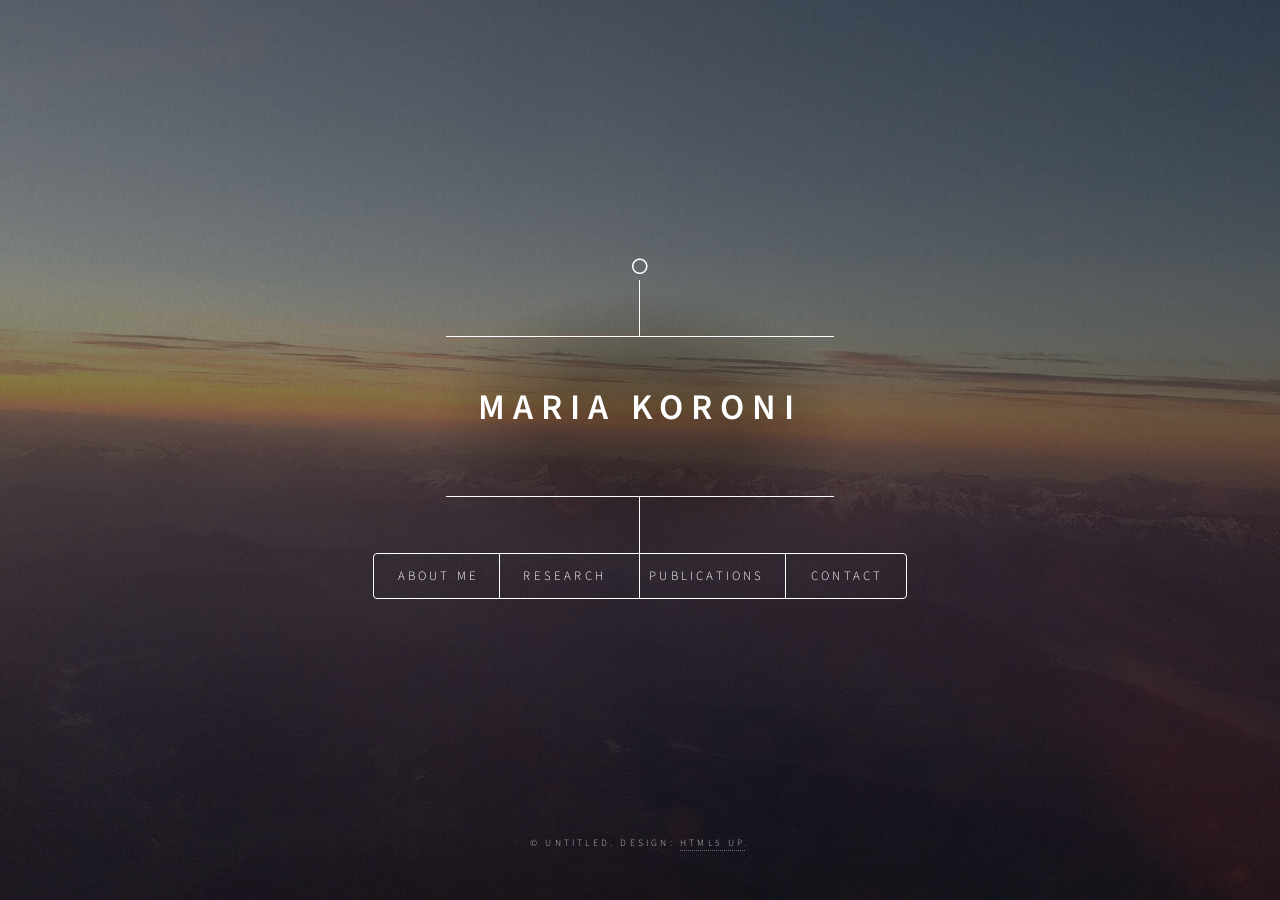
==== index.html @ 5e38794a "Update index.html" ====
<!DOCTYPE HTML>
<!--
	Dimension by HTML5 UP
	html5up.net | @ajlkn
	Free for personal and commercial use under the CCA 3.0 license (html5up.net/license)
-->
<html>
	<head>
		<title>MARIA KORONI</title>
		<meta charset="utf-8" />
		<meta name="viewport" content="width=device-width, initial-scale=1, user-scalable=no" />
		<link rel="stylesheet" href="assets/css/main.css" />
		<noscript><link rel="stylesheet" href="assets/css/noscript.css" /></noscript>
	</head>
	<body class="is-preload">

		<!-- Wrapper -->
			<div id="wrapper">

				<!-- Header -->
					<header id="header">
           <div class='container'>
						 <style>
.cats {
  max-width: 24%;
}
</style>
    <span class="icon  fa-circle"></span>
				     </div>

						 						<div class="content">
							<div class="inner">
								<h1>MARIA KORONI</h1>
								<p> </p>
							</div>
						</div>
						<nav>
							<ul>
								<li><a href="#about">ABOUT ME</a></li>
								<li><a href="#intro">RESEARCH</a></li>
								<li><a href="#work">PUBLICATIONS</a></li>
								<li><a href="#contact">CONTACT</a></li>
								<!--<li><a href="#elements">Elements</a></li>-->
							</ul>
						</nav>
					</header>

				<!-- Main -->
					<div id="main">

						<!-- Intro -->
							<article id="intro">
								<h2 class="major">RESEARCH</h2>
								<p> Living on a dynamic planet creates curiosity about the physical processes taking place at various depths in its interior.
									 Seismology is a tool for observing, analysing and understanding Earth's processes. 
									Many methods of creating snapshots of
									 the Earth's interior based on earthquake data observations have been developed. My focus is on full-waveform methods, which
									 mainly rely on numerical wave propagation for modelling waveforms and inversion techniques based on numerical optimisation schemes,
									  which properly account for the complexity and finite-frequency nature of seismic waves.</p>
									<span class="image main"><img src="images/interior.png" alt="maria" "width"=500 "height"=600 /></span>

								<p> Imaging earth's deep interior from crust to core using full-waveform inversion and adjoint methods is key to better
									 resolution images and accounting for the full physics of the wave propagation. Exploring technical and theoretical
									 capabilities and advancing current methods is a big focus of my work. With my work, I have shown volumetric
									 and boundary interface changes, such as the mantle transition zone and the solid-fluid core-mantle boundary.  </p>
							        	<p> Analysis of observables on seismogram and their sensitivity is central to my work. Understanding better the potential usages as
									well as complexities characterising observed quantities on recordings can help us invent and utilise ways of harvesting most of
									the information. </p>
								<span class="image main"><img src="images/seis.png" alt="maria" "width"=500 "height"=600 /></span>
									<span class="image main"><img src="images/kernels.png" alt="maria" "width"=500 "height"=600 /></span>
								<span class="image main"><img src="images/cmb.png" alt="maria" "width"=500 "height"=600 /></span>

								<p>	My work has shown the potential of full-waveform inversion to entirely account for finite-frequency nature of seismic waves within a
									non-linear inversion scheme. This is achieved with the aid of adjoint methods and iterative optimisation of the misfit function. Boundary sensitivity is explicitly used to
								infer structure along global discontinuities. This provides high quality maps of topography at various depths and high-resolution seismological input for other geophysical disciplines, namely
								mineral physics and geodynamic modelling. </p>
								<span class="image main"><img src="images/iterative.png" alt="maria" "width"=500 "height"=600 /></span>

							        	</article>


						<!-- Work -->
							<article id="work">
								<h2 class="major">PUBLICATIONS</h2>
								<p> In this page you can find my peer-reviewed articles in chronological order. <p>
									<p> 1. L. Ermert, <b>M. Koroni</b> and N. Korta Martiartu. <i>Quantifying gender gaps in seismology authorship,</i>
									Solid Earth, 2022.
									<a href=" https://doi.org/10.5194/egusphere-2022-810"> doi.org/10.5194/egusphere-2022-810</a></p>

								<p> 2.  <b>M. Koroni</b>, A. Borgeaud, A. Fichtner, F. Deschamps.
									<i>An analysis of seismic phases related to core-mantle boundary using full-waveforms and adjoint methods,</i>, Geophysical Journal International, 2022.
									<a href=" 	 https://doi.org/10.1093/gji/ggac389">  doi.org/10.1093/gji/ggac389</a></p>
							  <p> 3.  <b>M. Koroni</b> and J. Trampert,<i> Imaging global mantle discontinuities: a test using full-waveforms and adjoint kernels,</i>
									Geophysical Journal International, 2021.
									<a href=" 	https://doi.org/10.1093/gji/ggab119"> doi.org/10.1093/gji/ggab119</a></p>

									<p> 4. 	S.M. Haugland, J. Ritsema, D Sun, J. Trampert, <b>M. Koroni</b>,
										 <i>Common reflection point mapping of the mantle transition zone using recorded and 3-D synthetic ScS reverberations,</i>
                  	Geophysical Journal International, Volume 220, Issue 1, January 2020, Pages 724–736,
									<a href="https://doi.org/10.1093/gji/ggz467">doi.org/10.1093/gji/ggz467</a> </p>

									<p> 5. <b>M. Koroni</b>, H. Paulssen, J. Trampert,
									<i>	Sensitivity Kernels of PP Precursor Traveltimes and Their Limitations for Imaging Topography of Discontinuities,</i>
										 Geophysical research letters 46 (2), 698-707
									   <a href=" https://doi.org/10.1029/2018GL081592"> doi.org/10.1029/2018GL081592</a></p>


								<p> 6. <b>M. Koroni</b> E. Bozdag, H. Paulssen and J. Trampert,
								<i>	 Sensitivity analysis of seismic waveforms to upper-mantle discontinuities using the adjoint method,</i>
								Geophysical Journal International, Volume 210, Issue 3, September 2017, Pages 1965–1980
 									<a href="https://doi.org/10.1093/gji/ggx286">doi.org/10.1093/gji/ggx286</a></p>

								 <p> 7. 	<b> M. Koroni</b>, J. Trampert,
									 <i>The effect of topography of upper-mantle discontinuities on SS precursors,</i>
                  Geophysical Journal International 204 (1), 667-681.
									 <a href="https://academic.oup.com/gji/article/204/1/667/636509">doi.org/10.1093/gji/ggv471</a></p>

								 </article>

						<!-- About -->
							<article id="about">
								<h2 class="major">ABOUT ME</h2>
								<p>
																	<span class="image main"><img src="images/mariaK10.jpg" alt="maria" "width"=250 "height"=300 /></span>

									<p> 	Having always been interested in the physical world and in the logical explanations of phenomena and situations, the path led
									me to study natural sciences and eventually focus on physics of our planet.
									Over the years, I have focussed on computational geoscience, numerical modelling, high performance computing, data processing and visualisation,
									as well as conceptualisation of problems that help us our methodologies.
									Along these, I have had the opportunity to assist academic teaching,
								 supervise master and bachelor theses projects and participate with various forms of presentations in international conferences.
							   	</p>
										<p> My goal is to incorporate full-waveform modelling and adjoint
									methods, which are nowadays taking seismology some steps further into understanding elusive seismograms, for imaging deeper parts of the planet and its
									global discontinuities.
									My main research revolves around setting-up problems and exemplifying these imaging techniques using full-waveform inversion.
								Creating detailed models of the variations in the volume and internal boundaries, determining dynamic processes Earth's interior is central to my work.
								I am especially intrigued by how much information we are now able to harvest from the seismic recordings around the globe.        	</p>
								<p> <b>SHORT CV </b>	</p>
								<p> <b>EDUCATION</b>	</p>
								<p> 1. 3. 2014- 31. 3.2018: Doctor of philosophy, PhD in Computational Seismology,
Utrecht University, The Netherlands.

Supervisor: Prof. Jeannot Trampert</p>
<p>
1. 2. 2012- 27. 2. 2014: Master’s degree in Geophysics, Earth structure and dynamics,
Utrecht University, The Netherlands. </p>
<p>
1. 10. 2006- 20. 3. 2011: Bachelor’s degree Geophysics
Aristotle University of Thessaloniki, Greece.
</p>
<p>
<b> EXPERIENCE </b>
<p>
10. 2022-ongoing: Lecturer, ETH Zürich, Master course 651-4021-00L: Engineering Seismology.</p>	
<p>								
1. 5. 2022-ongoing: Postdoctoral researcher at Swiss Seismological Service, ETH Zürich.</p>
<p>	
1. 6. 2018- 31.12.2021:
Postdoctoral researcher at ETH Zürich, Institute of Geophysics, Group of Seismology and wave physics. </p>
<p>
20. 2. 2019- 30. 4.2019:
Teaching assistant ETH Zürich, Master’s course: Inverse Theory.</p>
<p>
1. 3. 2014- 31. 3. 2018:
Research assistant, Seismology group, Utrecht University
Working towards PhD thesis, experiencing with numerical seismic modelling, spectral-element wave propagation, inversion methods, data processing and scientific writing and presenting.</p>
<p>
	1. 9. 2014- 28. 2. 2017:
Teaching assistant, Utrecht University,
Assisting the main lectures with practical excercises for enhancing students skills.
Bachelor’s course: Linear algebra & vector analysis
Master’s course: Data processing & inverse theory </p>
<p>1. 10.2006- 31. 12.2009:
High school students’ private tutor in modules of Mathematics, Physics, Chemistry.
</p>


								<p> <b>OFF-WORK </b>	</p>
								<p> 
								In my time off work, I like to do ballet, be creative in different ways, travel and spend time in the nature, ideally these two combined.  
								
								</p>
								
						              <p> <b>SOCIAL MEDIA </b>	</p>
							
							<p> You can follow me on social media! Find my accounts by clicking on the icons below.</p>
				 				<ul class="icons">
				 				<li><a href="https://twitter.com/maria_koroni?ref_src=twsrc%5Etfw" class="icon brands fab fa-twitter"><span class="label">Twitter</span></a></li>
				 				<li><a href="https://github.com/mkoroni" class="icon brands fab fa-github"><span class="label">GitHub</span></a></li>
				 				<li><a href="https://ch.linkedin.com/in/maria-koroni-80784157" class="icon brands fab fa-linkedin"><span class="label">LinkedIn</span></a></li>
				 				<li><a href="https://www.researchgate.net/profile/Maria-Koroni" class="icon brands fa-researchgate"><span class="label">ResearchGate</span></a></li>
				 			</ul>

							</article>





						<!-- Contact -->
							<article id="contact">
								<h2 class="major">CONTACT</h2>
								<form method="post" action="mailto:mariac.koroni@gmail.com">
									<div class="fields">
										<div class="field half">
											<label for="name">Name</label>
											<input type="text" name="name" id="name" />
										</div>
										<div class="field half">
											<label for="email">Email</label>
											<input type="text" name="email" id="email" />
										</div>
										<div class="field">
											<label for="message">Message</label>
											<textarea name="message" id="message" rows="4"></textarea>
										</div>
									</div>
									<ul class="actions">
										<li><input type="submit" value="Send Message" class="primary" /></li>
										<li><input type="reset" value="Reset" /></li>
									</ul>
								</form>
								<ul class="icons">
									<li><a href="https://twitter.com/maria_koroni?ref_src=twsrc%5Etfw" class="icon brands fab fa-twitter"><span class="label">Twitter</span></a></li>
									<li><a href="https://github.com/mkoroni" class="icon brands fab fa-github"><span class="label">GitHub</span></a></li>
									<li><a href="https://ch.linkedin.com/in/maria-koroni-80784157" class="icon brands fab fa-linkedin"><span class="label">LinkedIn</span></a></li>
									<li><a href="https://www.researchgate.net/profile/Maria-Koroni" class="icon brands fab fa-researchgate"><span class="label">ResearchGate</span></a></li>
								</ul>
							</article>

						<!-- Elements -->
							<article id="elements">
								<h2 class="major">Elements</h2>

								<section>
									<h3 class="major">Text</h3>
									<p>This is <b>bold</b> and this is <strong>strong</strong>. This is <i>italic</i> and this is <em>emphasized</em>.
									This is <sup>superscript</sup> text and this is <sub>subscript</sub> text.
									This is <u>underlined</u> and this is code: <code>for (;;) { ... }</code>. Finally, <a href="#">this is a link</a>.</p>
									<hr />
									<h2>Heading Level 2</h2>
									<h3>Heading Level 3</h3>
									<h4>Heading Level 4</h4>
									<h5>Heading Level 5</h5>
									<h6>Heading Level 6</h6>
									<hr />
									<h4>Blockquote</h4>
									<blockquote>Fringilla nisl. Donec accumsan interdum nisi, quis tincidunt felis sagittis eget tempus euismod. Vestibulum ante ipsum primis in faucibus vestibulum. Blandit adipiscing eu felis iaculis volutpat ac adipiscing accumsan faucibus. Vestibulum ante ipsum primis in faucibus lorem ipsum dolor sit amet nullam adipiscing eu felis.</blockquote>
									<h4>Preformatted</h4>
									<pre><code>i = 0;

while (!deck.isInOrder()) {
    print 'Iteration ' + i;
    deck.shuffle();
    i++;
}

print 'It took ' + i + ' iterations to sort the deck.';</code></pre>
								</section>

								<section>
									<h3 class="major">Lists</h3>

									<h4>Unordered</h4>
									<ul>
										<li>Dolor pulvinar etiam.</li>
										<li>Sagittis adipiscing.</li>
										<li>Felis enim feugiat.</li>
									</ul>

									<h4>Alternate</h4>
									<ul class="alt">
										<li>Dolor pulvinar etiam.</li>
										<li>Sagittis adipiscing.</li>
										<li>Felis enim feugiat.</li>
									</ul>

									<h4>Ordered</h4>
									<ol>
										<li>Dolor pulvinar etiam.</li>
										<li>Etiam vel felis viverra.</li>
										<li>Felis enim feugiat.</li>
										<li>Dolor pulvinar etiam.</li>
										<li>Etiam vel felis lorem.</li>
										<li>Felis enim et feugiat.</li>
									</ol>
									<h4>Icons</h4>
									<ul class="icons">
										<li><a href="#" class="icon brands fa-twitter"><span class="label">Twitter</span></a></li>
										<li><a href="#" class="icon brands fa-facebook-f"><span class="label">Facebook</span></a></li>
										<li><a href="#" class="icon brands fa-instagram"><span class="label">Instagram</span></a></li>
										<li><a href="#" class="icon brands fa-github"><span class="label">Github</span></a></li>
									</ul>

									<h4>Actions</h4>
									<ul class="actions">
										<li><a href="#" class="button primary">Default</a></li>
										<li><a href="#" class="button">Default</a></li>
									</ul>
									<ul class="actions stacked">
										<li><a href="#" class="button primary">Default</a></li>
										<li><a href="#" class="button">Default</a></li>
									</ul>
								</section>

								<section>
									<h3 class="major">Table</h3>
									<h4>Default</h4>
									<div class="table-wrapper">
										<table>
											<thead>
												<tr>
													<th>Name</th>
													<th>Description</th>
													<th>Price</th>
												</tr>
											</thead>
											<tbody>
												<tr>
													<td>Item One</td>
													<td>Ante turpis integer aliquet porttitor.</td>
													<td>29.99</td>
												</tr>
												<tr>
													<td>Item Two</td>
													<td>Vis ac commodo adipiscing arcu aliquet.</td>
													<td>19.99</td>
												</tr>
												<tr>
													<td>Item Three</td>
													<td> Morbi faucibus arcu accumsan lorem.</td>
													<td>29.99</td>
												</tr>
												<tr>
													<td>Item Four</td>
													<td>Vitae integer tempus condimentum.</td>
													<td>19.99</td>
												</tr>
												<tr>
													<td>Item Five</td>
													<td>Ante turpis integer aliquet porttitor.</td>
													<td>29.99</td>
												</tr>
											</tbody>
											<tfoot>
												<tr>
													<td colspan="2"></td>
													<td>100.00</td>
												</tr>
											</tfoot>
										</table>
									</div>

									<h4>Alternate</h4>
									<div class="table-wrapper">
										<table class="alt">
											<thead>
												<tr>
													<th>Name</th>
													<th>Description</th>
													<th>Price</th>
												</tr>
											</thead>
											<tbody>
												<tr>
													<td>Item One</td>
													<td>Ante turpis integer aliquet porttitor.</td>
													<td>29.99</td>
												</tr>
												<tr>
													<td>Item Two</td>
													<td>Vis ac commodo adipiscing arcu aliquet.</td>
													<td>19.99</td>
												</tr>
												<tr>
													<td>Item Three</td>
													<td> Morbi faucibus arcu accumsan lorem.</td>
													<td>29.99</td>
												</tr>
												<tr>
													<td>Item Four</td>
													<td>Vitae integer tempus condimentum.</td>
													<td>19.99</td>
												</tr>
												<tr>
													<td>Item Five</td>
													<td>Ante turpis integer aliquet porttitor.</td>
													<td>29.99</td>
												</tr>
											</tbody>
											<tfoot>
												<tr>
													<td colspan="2"></td>
													<td>100.00</td>
												</tr>
											</tfoot>
										</table>
									</div>
								</section>

								<section>
									<h3 class="major">Buttons</h3>
									<ul class="actions">
										<li><a href="#" class="button primary">Primary</a></li>
										<li><a href="#" class="button">Default</a></li>
									</ul>
									<ul class="actions">
										<li><a href="#" class="button">Default</a></li>
										<li><a href="#" class="button small">Small</a></li>
									</ul>
									<ul class="actions">
										<li><a href="#" class="button primary icon solid fa-download">Icon</a></li>
										<li><a href="#" class="button icon solid fa-download">Icon</a></li>
									</ul>
									<ul class="actions">
										<li><span class="button primary disabled">Disabled</span></li>
										<li><span class="button disabled">Disabled</span></li>
									</ul>
								</section>

								<section>
									<h3 class="major">Form</h3>
									<form method="post" action="#">
										<div class="fields">
											<div class="field half">
												<label for="demo-name">Name</label>
												<input type="text" name="demo-name" id="demo-name" value="" placeholder="Jane Doe" />
											</div>
											<div class="field half">
												<label for="demo-email">Email</label>
												<input type="email" name="demo-email" id="demo-email" value="" placeholder="jane@untitled.tld" />
											</div>
											<div class="field">
												<label for="demo-category">Category</label>
												<select name="demo-category" id="demo-category">
													<option value="">-</option>
													<option value="1">Manufacturing</option>
													<option value="1">Shipping</option>
													<option value="1">Administration</option>
													<option value="1">Human Resources</option>
												</select>
											</div>
											<div class="field half">
												<input type="radio" id="demo-priority-low" name="demo-priority" checked>
												<label for="demo-priority-low">Low</label>
											</div>
											<div class="field half">
												<input type="radio" id="demo-priority-high" name="demo-priority">
												<label for="demo-priority-high">High</label>
											</div>
											<div class="field half">
												<input type="checkbox" id="demo-copy" name="demo-copy">
												<label for="demo-copy">Email me a copy</label>
											</div>
											<div class="field half">
												<input type="checkbox" id="demo-human" name="demo-human" checked>
												<label for="demo-human">Not a robot</label>
											</div>
											<div class="field">
												<label for="demo-message">Message</label>
												<textarea name="demo-message" id="demo-message" placeholder="Enter your message" rows="6"></textarea>
											</div>
										</div>
										<ul class="actions">
											<li><input type="submit" value="Send Message" class="primary" /></li>
											<li><input type="reset" value="Reset" /></li>
										</ul>
									</form>
								</section>

							</article>

					</div>

				<!-- Footer -->
					<footer id="footer">
						<p class="copyright">&copy; Untitled. Design: <a href="https://html5up.net">HTML5 UP</a>.</p>
					</footer>

			</div>

		<!-- BG -->
			<div id="bg"></div>

		<!-- Scripts -->
			<script src="assets/js/jquery.min.js"></script>
			<script src="assets/js/browser.min.js"></script>
			<script src="assets/js/breakpoints.min.js"></script>
			<script src="assets/js/util.js"></script>
			<script src="assets/js/main.js"></script>

	</body>
</html>
---- assets/css/main.css ----
@import url(fontawesome-all.min.css);
@import url("https://fonts.googleapis.com/css?family=Source+Sans+Pro:300italic,600italic,300,600");

/*
	Dimension by HTML5 UP
	html5up.net | @ajlkn
	Free for personal and commercial use under the CCA 3.0 license (html5up.net/license)
*/

html, body, div, span, applet, object,
iframe, h1, h2, h3, h4, h5, h6, p, blockquote,
pre, a, abbr, acronym, address, big, cite,
code, del, dfn, em, img, ins, kbd, q, s, samp,
small, strike, strong, sub, sup, tt, var, b,
u, i, center, dl, dt, dd, ol, ul, li, fieldset,
form, label, legend, table, caption, tbody,
tfoot, thead, tr, th, td, article, aside,
canvas, details, embed, figure, figcaption,
footer, header, hgroup, menu, nav, output, ruby,
section, summary, time, mark, audio, video {
	margin: 0;
	padding: 0;
	border: 0;
	font-size: 100%;
	font: inherit;
	vertical-align: baseline;}

article, aside, details, figcaption, figure,
footer, header, hgroup, menu, nav, section {
	display: block;}

body {
	line-height: 1;
}

ol, ul {
	list-style: none;
}

blockquote, q {
	quotes: none;
}

	blockquote:before, blockquote:after, q:before, q:after {
		content: '';
		content: none;
	}

table {
	border-collapse: collapse;
	border-spacing: 0;
}

body {
	-webkit-text-size-adjust: none;
}

mark {
	background-color: transparent;
	color: inherit;
}

input::-moz-focus-inner {
	border: 0;
	padding: 0;
}

input, select, textarea {
	-moz-appearance: none;
	-webkit-appearance: none;
	-ms-appearance: none;
	appearance: none;
}

/* Basic */

	@-ms-viewport {
		width: device-width;
	}

	@media screen and (max-width: 480px) {

		html, body {
			min-width: 320px;
		}

	}

	html {
		box-sizing: border-box;
	}

	*, *:before, *:after {
		box-sizing: inherit;
	}

	body {
		background: #1b1f22;
	}

		body.is-preload *, body.is-preload *:before, body.is-preload *:after {
			-moz-animation: none !important;
			-webkit-animation: none !important;
			-ms-animation: none !important;
			animation: none !important;
			-moz-transition: none !important;
			-webkit-transition: none !important;
			-ms-transition: none !important;
			transition: none !important;
		}

/* Type */

	html {
		font-size: 16pt;
	}

		@media screen and (max-width: 1680px) {

			html {
				font-size: 12pt;
			}

		}

		@media screen and (max-width: 736px) {

			html {
				font-size: 11pt;
			}

		}

		@media screen and (max-width: 360px) {

			html {
				font-size: 10pt;
			}

		}

	body, input, select, textarea {
		color: #ffffff;
		font-family: "Source Sans Pro", sans-serif;
		font-weight: 300;
		font-size: 1rem;
		line-height: 1.65;
	}

	a {
		-moz-transition: color 0.2s ease-in-out, background-color 0.2s ease-in-out, border-bottom-color 0.2s ease-in-out;
		-webkit-transition: color 0.2s ease-in-out, background-color 0.2s ease-in-out, border-bottom-color 0.2s ease-in-out;
		-ms-transition: color 0.2s ease-in-out, background-color 0.2s ease-in-out, border-bottom-color 0.2s ease-in-out;
		transition: color 0.2s ease-in-out, background-color 0.2s ease-in-out, border-bottom-color 0.2s ease-in-out;
		border-bottom: dotted 1px rgba(255, 255, 255, 0.5);
		text-decoration: none;
		color: inherit;
	}

		a:hover {
			border-bottom-color: transparent;
		}

	strong, b {
		color: #ffffff;
		font-weight: 600;
	}

	em, i {
		font-style: italic;
	}

	p {
		margin: 0 0 2rem 0;
	}

	h1, h2, h3, h4, h5, h6 {
		color: #ffffff;
		font-weight: 600;
		line-height: 1.5;
		margin: 0 0 1rem 0;
		text-transform: uppercase;
		letter-spacing: 0.2rem;
	}

		h1 a, h2 a, h3 a, h4 a, h5 a, h6 a {
			color: inherit;
			text-decoration: none;
		}

		h1.major, h2.major, h3.major, h4.major, h5.major, h6.major {
			border-bottom: solid 1px #ffffff;
			width: -moz-max-content;
			width: -webkit-max-content;
			width: -ms-max-content;
			width: max-content;
			padding-bottom: 0.5rem;
			margin: 0 0 2rem 0;
		}

	h1 {
		font-size: 2.25rem;
		line-height: 1.3;
		letter-spacing: 0.5rem;
	}

	h2 {
		font-size: 1.5rem;
		line-height: 1.4;
		letter-spacing: 0.5rem;
	}

	h3 {
		font-size: 1rem;
	}

	h4 {
		font-size: 0.8rem;
	}

	h5 {
		font-size: 0.7rem;
	}

	h6 {
		font-size: 0.6rem;
	}

	@media screen and (max-width: 736px) {

		h1 {
			font-size: 1.75rem;
			line-height: 1.4;
		}

		h2 {
			font-size: 1.25em;
			line-height: 1.5;
		}

	}

	sub {
		font-size: 0.8rem;
		position: relative;
		top: 0.5rem;
	}

	sup {
		font-size: 0.8rem;
		position: relative;
		top: -0.5rem;
	}

	blockquote {
		border-left: solid 4px #ffffff;
		font-style: italic;
		margin: 0 0 2rem 0;
		padding: 0.5rem 0 0.5rem 2rem;
	}

	code {
		background: rgba(255, 255, 255, 0.075);
		border-radius: 4px;
		font-family: "Courier New", monospace;
		font-size: 0.9rem;
		margin: 0 0.25rem;
		padding: 0.25rem 0.65rem;
	}

	pre {
		-webkit-overflow-scrolling: touch;
		font-family: "Courier New", monospace;
		font-size: 0.9rem;
		margin: 0 0 2rem 0;
	}

		pre code {
			display: block;
			line-height: 1.75;
			padding: 1rem 1.5rem;
			overflow-x: auto;
		}

	hr {
		border: 0;
		border-bottom: solid 1px #ffffff;
		margin: 2.75rem 0;
	}

	.align-left {
		text-align: left;
	}

	.align-center {
		text-align: center;
	}

	.align-right {
		text-align: right;
	}

/* Form */

	form {
		margin: 0 0 2rem 0;
	}

		form > :last-child {
			margin-bottom: 0;
		}

		form > .fields {
			display: -moz-flex;
			display: -webkit-flex;
			display: -ms-flex;
			display: flex;
			-moz-flex-wrap: wrap;
			-webkit-flex-wrap: wrap;
			-ms-flex-wrap: wrap;
			flex-wrap: wrap;
			width: calc(100% + 3rem);
			margin: -1.5rem 0 2rem -1.5rem;
		}

			form > .fields > .field {
				-moz-flex-grow: 0;
				-webkit-flex-grow: 0;
				-ms-flex-grow: 0;
				flex-grow: 0;
				-moz-flex-shrink: 0;
				-webkit-flex-shrink: 0;
				-ms-flex-shrink: 0;
				flex-shrink: 0;
				padding: 1.5rem 0 0 1.5rem;
				width: calc(100% - 1.5rem);
			}

				form > .fields > .field.half {
					width: calc(50% - 0.75rem);
				}

				form > .fields > .field.third {
					width: calc(100%/3 - 0.5rem);
				}

				form > .fields > .field.quarter {
					width: calc(25% - 0.375rem);
				}

		@media screen and (max-width: 480px) {

			form > .fields {
				width: calc(100% + 3rem);
				margin: -1.5rem 0 2rem -1.5rem;
			}

				form > .fields > .field {
					padding: 1.5rem 0 0 1.5rem;
					width: calc(100% - 1.5rem);
				}

					form > .fields > .field.half {
						width: calc(100% - 1.5rem);
					}

					form > .fields > .field.third {
						width: calc(100% - 1.5rem);
					}

					form > .fields > .field.quarter {
						width: calc(100% - 1.5rem);
					}

		}

	label {
		color: #ffffff;
		display: block;
		font-size: 0.8rem;
		font-weight: 300;
		letter-spacing: 0.2rem;
		line-height: 1.5;
		margin: 0 0 1rem 0;
		text-transform: uppercase;
	}

	input[type="text"],
	input[type="password"],
	input[type="email"],
	input[type="tel"],
	select,
	textarea {
		-moz-appearance: none;
		-webkit-appearance: none;
		-ms-appearance: none;
		appearance: none;
		-moz-transition: border-color 0.2s ease-in-out, box-shadow 0.2s ease-in-out, background-color 0.2s ease-in-out;
		-webkit-transition: border-color 0.2s ease-in-out, box-shadow 0.2s ease-in-out, background-color 0.2s ease-in-out;
		-ms-transition: border-color 0.2s ease-in-out, box-shadow 0.2s ease-in-out, background-color 0.2s ease-in-out;
		transition: border-color 0.2s ease-in-out, box-shadow 0.2s ease-in-out, background-color 0.2s ease-in-out;
		background-color: transparent;
		border-radius: 4px;
		border: solid 1px #ffffff;
		color: inherit;
		display: block;
		outline: 0;
		padding: 0 1rem;
		text-decoration: none;
		width: 100%;
	}

		input[type="text"]:invalid,
		input[type="password"]:invalid,
		input[type="email"]:invalid,
		input[type="tel"]:invalid,
		select:invalid,
		textarea:invalid {
			box-shadow: none;
		}

		input[type="text"]:focus,
		input[type="password"]:focus,
		input[type="email"]:focus,
		input[type="tel"]:focus,
		select:focus,
		textarea:focus {
			background: rgba(255, 255, 255, 0.075);
			border-color: #ffffff;
			box-shadow: 0 0 0 1px #ffffff;
		}

	select {
		background-image: url("data:image/svg+xml;charset=utf8,%3Csvg xmlns='http://www.w3.org/2000/svg' width='40' height='40' preserveAspectRatio='none' viewBox='0 0 40 40'%3E%3Cpath d='M9.4,12.3l10.4,10.4l10.4-10.4c0.2-0.2,0.5-0.4,0.9-0.4c0.3,0,0.6,0.1,0.9,0.4l3.3,3.3c0.2,0.2,0.4,0.5,0.4,0.9 c0,0.4-0.1,0.6-0.4,0.9L20.7,31.9c-0.2,0.2-0.5,0.4-0.9,0.4c-0.3,0-0.6-0.1-0.9-0.4L4.3,17.3c-0.2-0.2-0.4-0.5-0.4-0.9 c0-0.4,0.1-0.6,0.4-0.9l3.3-3.3c0.2-0.2,0.5-0.4,0.9-0.4S9.1,12.1,9.4,12.3z' fill='%23ffffff' /%3E%3C/svg%3E");
		background-size: 1.25rem;
		background-repeat: no-repeat;
		background-position: calc(100% - 1rem) center;
		height: 2.75rem;
		padding-right: 2.75rem;
		text-overflow: ellipsis;
	}

		select option {
			color: #ffffff;
			background: #1b1f22;
		}

		select:focus::-ms-value {
			background-color: transparent;
		}

		select::-ms-expand {
			display: none;
		}

	input[type="text"],
	input[type="password"],
	input[type="email"],
	select {
		height: 2.75rem;
	}

	textarea {
		padding: 0.75rem 1rem;
	}

	input[type="checkbox"],
	input[type="radio"] {
		-moz-appearance: none;
		-webkit-appearance: none;
		-ms-appearance: none;
		appearance: none;
		display: block;
		float: left;
		margin-right: -2rem;
		opacity: 0;
		width: 1rem;
		z-index: -1;
	}

		input[type="checkbox"] + label,
		input[type="radio"] + label {
			text-decoration: none;
			-moz-user-select: none;
			-webkit-user-select: none;
			-ms-user-select: none;
			user-select: none;
			color: #ffffff;
			cursor: pointer;
			display: inline-block;
			font-size: 0.8rem;
			font-weight: 300;
			margin: 0 0 0.5rem 0;
			padding-left: 2.65rem;
			padding-right: 0.75rem;
			position: relative;
		}

			input[type="checkbox"] + label:before,
			input[type="radio"] + label:before {
				-moz-osx-font-smoothing: grayscale;
				-webkit-font-smoothing: antialiased;
				display: inline-block;
				font-style: normal;
				font-variant: normal;
				text-rendering: auto;
				line-height: 1;
				text-transform: none !important;
				font-family: 'Font Awesome 5 Free';
				font-weight: 900;
			}

			input[type="checkbox"] + label:before,
			input[type="radio"] + label:before {
				-moz-transition: border-color 0.2s ease-in-out, box-shadow 0.2s ease-in-out, background-color 0.2s ease-in-out;
				-webkit-transition: border-color 0.2s ease-in-out, box-shadow 0.2s ease-in-out, background-color 0.2s ease-in-out;
				-ms-transition: border-color 0.2s ease-in-out, box-shadow 0.2s ease-in-out, background-color 0.2s ease-in-out;
				transition: border-color 0.2s ease-in-out, box-shadow 0.2s ease-in-out, background-color 0.2s ease-in-out;
				border-radius: 4px;
				border: solid 1px #ffffff;
				content: '';
				display: inline-block;
				height: 1.65rem;
				left: 0;
				line-height: 1.65rem;
				position: absolute;
				text-align: center;
				top: -0.15rem;
				width: 1.65rem;
			}

		input[type="checkbox"]:checked + label:before,
		input[type="radio"]:checked + label:before {
			background: #ffffff !important;
			border-color: #ffffff !important;
			color: #1b1f22;
			content: '\f00c';
		}

		input[type="checkbox"]:focus + label:before,
		input[type="radio"]:focus + label:before {
			background: rgba(255, 255, 255, 0.075);
			border-color: #ffffff;
			box-shadow: 0 0 0 1px #ffffff;
		}

	input[type="checkbox"] + label:before {
		border-radius: 4px;
	}

	input[type="radio"] + label:before {
		border-radius: 100%;
	}

	::-webkit-input-placeholder {
		color: rgba(255, 255, 255, 0.5) !important;
		opacity: 1.0;
	}

	:-moz-placeholder {
		color: rgba(255, 255, 255, 0.5) !important;
		opacity: 1.0;
	}

	::-moz-placeholder {
		color: rgba(255, 255, 255, 0.5) !important;
		opacity: 1.0;
	}

	:-ms-input-placeholder {
		color: rgba(255, 255, 255, 0.5) !important;
		opacity: 1.0;
	}

	.formerize-placeholder {
		color: rgba(255, 255, 255, 0.5) !important;
		opacity: 1.0;
	}

/* Box */

	.box {
		border-radius: 4px;
		border: solid 1px #ffffff;
		margin-bottom: 2rem;
		padding: 1.5em;
	}

		.box > :last-child,
		.box > :last-child > :last-child,
		.box > :last-child > :last-child > :last-child {
			margin-bottom: 0;
		}

		.box.alt {
			border: 0;
			border-radius: 0;
			padding: 0;
		}

/* Icon */

	.icon {
		text-decoration: none;
		border-bottom: none;
		position: relative;
	}

		.icon:before {
			-moz-osx-font-smoothing: grayscale;
			-webkit-font-smoothing: antialiased;
			display: inline-block;
			font-style: normal;
			font-variant: normal;
			text-rendering: auto;
			line-height: 1;
			text-transform: none !important;
			font-family: 'Font Awesome 5 Free';
			font-weight: 400;
		}

		.icon > .label {
			display: none;
		}

		.icon:before {
			line-height: inherit;
		}

		.icon.solid:before {
			font-weight: 900;
		}

		.icon.brands:before {
			font-family: 'Font Awesome 5 Brands';
		}

/* Image */

	.image {
		border-radius: 4px;
		border: 0;
		display: inline-block;
		position: relative;
	}

		.image:before {
			pointer-events: none;
			background-image: url("../../images/overlay.png");
			background-color: rgba(19, 21, 25, 0.5);
			border-radius: 4px;
			content: '';
			display: block;
			height: 100%;
			left: 0;
			opacity: 0.5;
			position: absolute;
			top: 0;
			width: 100%;
		}

		.image img {
			border-radius: 4px;
			display: block;
		}

		.image.left, .image.right {
			max-width: 40%;
		}

			.image.left img, .image.right img {
				width: 100%;
			}

		.image.left {
			float: left;
			padding: 0 1.5em 1em 0;
			top: 0.25em;
		}

		.image.right {
			float: right;
			padding: 0 0 1em 1.5em;
			top: 0.25em;
		}

		.image.fit {
			display: block;
			margin: 0 0 2rem 0;
			width: 100%;
		}

			.image.fit img {
				width: 100%;
			}

		.image.main {
			display: block;
			margin: 2.5rem 0;
			width: 100%;
		}

			.image.main img {
				width: 100%;
			}

		@media screen and (max-width: 736px) {

			.image.main {
				margin: 2rem 0;
			}

		}

		@media screen and (max-width: 480px) {

			.image.main {
				margin: 1.5rem 0;
			}

		}

/* List */

	ol {
		list-style: decimal;
		margin: 0 0 2rem 0;
		padding-left: 1.25em;
	}

		ol li {
			padding-left: 0.25em;
		}

	ul {
		list-style: disc;
		margin: 0 0 2rem 0;
		padding-left: 1em;
	}

		ul li {
			padding-left: 0.5em;
		}

		ul.alt {
			list-style: none;
			padding-left: 0;
		}

			ul.alt li {
				border-top: solid 1px #ffffff;
				padding: 0.5em 0;
			}

				ul.alt li:first-child {
					border-top: 0;
					padding-top: 0;
				}

	dl {
		margin: 0 0 2rem 0;
	}

		dl dt {
			display: block;
			font-weight: 600;
			margin: 0 0 1rem 0;
		}

		dl dd {
			margin-left: 2rem;
		}

/* Actions */

	ul.actions {
		display: -moz-flex;
		display: -webkit-flex;
		display: -ms-flex;
		display: flex;
		cursor: default;
		list-style: none;
		margin-left: -1rem;
		padding-left: 0;
	}

		ul.actions li {
			padding: 0 0 0 1rem;
			vertical-align: middle;
		}

		ul.actions.special {
			-moz-justify-content: center;
			-webkit-justify-content: center;
			-ms-justify-content: center;
			justify-content: center;
			width: 100%;
			margin-left: 0;
		}

			ul.actions.special li:first-child {
				padding-left: 0;
			}

		ul.actions.stacked {
			-moz-flex-direction: column;
			-webkit-flex-direction: column;
			-ms-flex-direction: column;
			flex-direction: column;
			margin-left: 0;
		}

			ul.actions.stacked li {
				padding: 1.3rem 0 0 0;
			}

				ul.actions.stacked li:first-child {
					padding-top: 0;
				}

		ul.actions.fit {
			width: calc(100% + 1rem);
		}

			ul.actions.fit li {
				-moz-flex-grow: 1;
				-webkit-flex-grow: 1;
				-ms-flex-grow: 1;
				flex-grow: 1;
				-moz-flex-shrink: 1;
				-webkit-flex-shrink: 1;
				-ms-flex-shrink: 1;
				flex-shrink: 1;
				width: 100%;
			}

				ul.actions.fit li > * {
					width: 100%;
				}

			ul.actions.fit.stacked {
				width: 100%;
			}

		@media screen and (max-width: 480px) {

			ul.actions:not(.fixed) {
				-moz-flex-direction: column;
				-webkit-flex-direction: column;
				-ms-flex-direction: column;
				flex-direction: column;
				margin-left: 0;
				width: 100% !important;
			}

				ul.actions:not(.fixed) li {
					-moz-flex-grow: 1;
					-webkit-flex-grow: 1;
					-ms-flex-grow: 1;
					flex-grow: 1;
					-moz-flex-shrink: 1;
					-webkit-flex-shrink: 1;
					-ms-flex-shrink: 1;
					flex-shrink: 1;
					padding: 1rem 0 0 0;
					text-align: center;
					width: 100%;
				}

					ul.actions:not(.fixed) li > * {
						width: 100%;
					}

					ul.actions:not(.fixed) li:first-child {
						padding-top: 0;
					}

					ul.actions:not(.fixed) li input[type="submit"],
					ul.actions:not(.fixed) li input[type="reset"],
					ul.actions:not(.fixed) li input[type="button"],
					ul.actions:not(.fixed) li button,
					ul.actions:not(.fixed) li .button {
						width: 100%;
					}

						ul.actions:not(.fixed) li input[type="submit"].icon:before,
						ul.actions:not(.fixed) li input[type="reset"].icon:before,
						ul.actions:not(.fixed) li input[type="button"].icon:before,
						ul.actions:not(.fixed) li button.icon:before,
						ul.actions:not(.fixed) li .button.icon:before {
							margin-left: -0.5em;
						}

		}

/* Icons */

	ul.icons {
		cursor: default;
		list-style: none;
		padding-left: 0;
	}

		ul.icons li {
			display: inline-block;
			padding: 0 0.75em 0 0;
		}

			ul.icons li:last-child {
				padding-right: 0;
			}

			ul.icons li a {
				border-radius: 100%;
				box-shadow: inset 0 0 0 1px #ffffff;
				display: inline-block;
				height: 2.25rem;
				line-height: 2.25rem;
				text-align: center;
				width: 2.25rem;
			}

				ul.icons li a:hover {
					background-color: rgba(255, 255, 255, 0.075);
				}

				ul.icons li a:active {
					background-color: rgba(255, 255, 255, 0.175);
				}

/* Table */

	.table-wrapper {
		-webkit-overflow-scrolling: touch;
		overflow-x: auto;
	}

	table {
		margin: 0 0 2rem 0;
		width: 100%;
	}

		table tbody tr {
			border: solid 1px #ffffff;
			border-left: 0;
			border-right: 0;
		}

			table tbody tr:nth-child(2n + 1) {
				background-color: rgba(255, 255, 255, 0.075);
			}

		table td {
			padding: 0.75em 0.75em;
		}

		table th {
			color: #ffffff;
			font-size: 0.9em;
			font-weight: 600;
			padding: 0 0.75em 0.75em 0.75em;
			text-align: left;
		}

		table thead {
			border-bottom: solid 2px #ffffff;
		}

		table tfoot {
			border-top: solid 2px #ffffff;
		}

		table.alt {
			border-collapse: separate;
		}

			table.alt tbody tr td {
				border: solid 1px #ffffff;
				border-left-width: 0;
				border-top-width: 0;
			}

				table.alt tbody tr td:first-child {
					border-left-width: 1px;
				}

			table.alt tbody tr:first-child td {
				border-top-width: 1px;
			}

			table.alt thead {
				border-bottom: 0;
			}

			table.alt tfoot {
				border-top: 0;
			}

/* Button */

	input[type="submit"],
	input[type="reset"],
	input[type="button"],
	button,
	.button {
		-moz-appearance: none;
		-webkit-appearance: none;
		-ms-appearance: none;
		appearance: none;
		-moz-transition: background-color 0.2s ease-in-out, color 0.2s ease-in-out;
		-webkit-transition: background-color 0.2s ease-in-out, color 0.2s ease-in-out;
		-ms-transition: background-color 0.2s ease-in-out, color 0.2s ease-in-out;
		transition: background-color 0.2s ease-in-out, color 0.2s ease-in-out;
		background-color: transparent;
		border-radius: 4px;
		border: 0;
		box-shadow: inset 0 0 0 1px #ffffff;
		color: #ffffff !important;
		cursor: pointer;
		display: inline-block;
		font-size: 0.8rem;
		font-weight: 300;
		height: 2.75rem;
		letter-spacing: 0.2rem;
		line-height: 2.75rem;
		outline: 0;
		padding: 0 1.25rem 0 1.35rem;
		text-align: center;
		text-decoration: none;
		text-transform: uppercase;
		white-space: nowrap;
	}

		input[type="submit"]:hover,
		input[type="reset"]:hover,
		input[type="button"]:hover,
		button:hover,
		.button:hover {
			background-color: rgba(255, 255, 255, 0.075);
		}

		input[type="submit"]:active,
		input[type="reset"]:active,
		input[type="button"]:active,
		button:active,
		.button:active {
			background-color: rgba(255, 255, 255, 0.175);
		}

		input[type="submit"].icon:before,
		input[type="reset"].icon:before,
		input[type="button"].icon:before,
		button.icon:before,
		.button.icon:before {
			margin-right: 0.5em;
		}

		input[type="submit"].fit,
		input[type="reset"].fit,
		input[type="button"].fit,
		button.fit,
		.button.fit {
			width: 100%;
		}

		input[type="submit"].small,
		input[type="reset"].small,
		input[type="button"].small,
		button.small,
		.button.small {
			font-size: 0.6rem;
			height: 2.0625rem;
			line-height: 2.0625rem;
		}

		input[type="submit"].primary,
		input[type="reset"].primary,
		input[type="button"].primary,
		button.primary,
		.button.primary {
			background-color: #ffffff;
			color: #1b1f22 !important;
			font-weight: 600;
		}

		input[type="submit"].disabled, input[type="submit"]:disabled,
		input[type="reset"].disabled,
		input[type="reset"]:disabled,
		input[type="button"].disabled,
		input[type="button"]:disabled,
		button.disabled,
		button:disabled,
		.button.disabled,
		.button:disabled {
			pointer-events: none;
			cursor: default;
			opacity: 0.25;
		}

	input[type="submit"],
	input[type="reset"],
	input[type="button"],
	button {
		line-height: calc(2.75rem - 2px);
	}

/* BG */

	#bg {
		-moz-transform: scale(1.0);
		-webkit-transform: scale(1.0);
		-ms-transform: scale(1.0);
		transform: scale(1.0);
		-webkit-backface-visibility: hidden;
		position: fixed;
		top: 0;
		left: 0;
		width: 100%;
		height: 100vh;
		z-index: 1;
	}

		#bg:before, #bg:after {
			content: '';
			display: block;
			position: absolute;
			top: 0;
			left: 0;
			width: 100%;
			height: 100%;
		}

		#bg:before {
			-moz-transition: background-color 2.5s ease-in-out;
			-webkit-transition: background-color 2.5s ease-in-out;
			-ms-transition: background-color 2.5s ease-in-out;
			transition: background-color 2.5s ease-in-out;
			-moz-transition-delay: 0.75s;
			-webkit-transition-delay: 0.75s;
			-ms-transition-delay: 0.75s;
			transition-delay: 0.75s;
			background-image: linear-gradient(to top, rgba(19, 21, 25, 0.5), rgba(19, 21, 25, 0.5)), url("../../images/overlay.png");
			background-size: auto, 256px 256px;
			background-position: center, center;
			background-repeat: no-repeat, repeat;
			z-index: 2;
		}

		#bg:after {
			-moz-transform: scale(1.125);
			-webkit-transform: scale(1.125);
			-ms-transform: scale(1.125);
			transform: scale(1.125);
			-moz-transition: -moz-transform 0.325s ease-in-out, -moz-filter 0.325s ease-in-out;
			-webkit-transition: -webkit-transform 0.325s ease-in-out, -webkit-filter 0.325s ease-in-out;
			-ms-transition: -ms-transform 0.325s ease-in-out, -ms-filter 0.325s ease-in-out;
			transition: transform 0.325s ease-in-out, filter 0.325s ease-in-out;
			background-image: url("../../images/bg.jpg");
			background-position: center;
			background-size: cover;
			background-repeat: no-repeat;
			z-index: 1;
		}

		body.is-article-visible #bg:after {
			-moz-transform: scale(1.0825);
			-webkit-transform: scale(1.0825);
			-ms-transform: scale(1.0825);
			transform: scale(1.0825);
			-moz-filter: blur(0.2rem);
			-webkit-filter: blur(0.2rem);
			-ms-filter: blur(0.2rem);
			filter: blur(0.2rem);
		}

		body.is-preload #bg:before {
			background-color: #000000;
		}

/* Wrapper */

	#wrapper {
		display: -moz-flex;
		display: -webkit-flex;
		display: -ms-flex;
		display: flex;
		-moz-flex-direction: column;
		-webkit-flex-direction: column;
		-ms-flex-direction: column;
		flex-direction: column;
		-moz-align-items: center;
		-webkit-align-items: center;
		-ms-align-items: center;
		align-items: center;
		-moz-justify-content: space-between;
		-webkit-justify-content: space-between;
		-ms-justify-content: space-between;
		justify-content: space-between;
		position: relative;
		min-height: 100vh;
		width: 100%;
		padding: 4rem 2rem;
		z-index: 3;
	}

		#wrapper:before {
			content: '';
			display: block;
		}

		@media screen and (max-width: 1680px) {

			#wrapper {
				padding: 3rem 2rem;
			}

		}

		@media screen and (max-width: 736px) {

			#wrapper {
				padding: 2rem 1rem;
			}

		}

		@media screen and (max-width: 480px) {

			#wrapper {
				padding: 1rem;
			}

		}

/* Header */

	#header {
		display: -moz-flex;
		display: -webkit-flex;
		display: -ms-flex;
		display: flex;
		-moz-flex-direction: column;
		-webkit-flex-direction: column;
		-ms-flex-direction: column;
		flex-direction: column;
		-moz-align-items: center;
		-webkit-align-items: center;
		-ms-align-items: center;
		align-items: center;
		-moz-transition: -moz-transform 0.325s ease-in-out, -moz-filter 0.325s ease-in-out, opacity 0.325s ease-in-out;
		-webkit-transition: -webkit-transform 0.325s ease-in-out, -webkit-filter 0.325s ease-in-out, opacity 0.325s ease-in-out;
		-ms-transition: -ms-transform 0.325s ease-in-out, -ms-filter 0.325s ease-in-out, opacity 0.325s ease-in-out;
		transition: transform 0.325s ease-in-out, filter 0.325s ease-in-out, opacity 0.325s ease-in-out;
		background-image: -moz-radial-gradient(rgba(0, 0, 0, 0.25) 25%, rgba(0, 0, 0, 0) 55%);
		background-image: -webkit-radial-gradient(rgba(0, 0, 0, 0.25) 25%, rgba(0, 0, 0, 0) 55%);
		background-image: -ms-radial-gradient(rgba(0, 0, 0, 0.25) 25%, rgba(0, 0, 0, 0) 55%);
		background-image: radial-gradient(rgba(0, 0, 0, 0.25) 25%, rgba(0, 0, 0, 0) 55%);
		max-width: 100%;
		text-align: center;
	}

		#header > * {
			-moz-transition: opacity 0.325s ease-in-out;
			-webkit-transition: opacity 0.325s ease-in-out;
			-ms-transition: opacity 0.325s ease-in-out;
			transition: opacity 0.325s ease-in-out;
			position: relative;
			margin-top: 3.5rem;
		}

			#header > *:before {
				content: '';
				display: block;
				position: absolute;
				top: calc(-3.5rem - 1px);
				left: calc(50% - 1px);
				width: 1px;
				height: calc(3.5rem + 1px);
				background: #ffffff;
			}

		#header > :first-child {
			margin-top: 0;
		}

			#header > :first-child:before {
				display: none;
			}

		#header .logo {
			width: 5.5rem;
			height: 5.5rem;
			line-height: 5.5rem;
			border: solid 1px #ffffff;
			border-radius: 100%;
		}

			#header .logo .icon:before {
				font-size: 2rem;
			}

		#header .content {
			border-style: solid;
			border-color: #ffffff;
			border-top-width: 1px;
			border-bottom-width: 1px;
			max-width: 100%;
		}

			#header .content .inner {
				-moz-transition: max-height 0.75s ease, padding 0.75s ease, opacity 0.325s ease-in-out;
				-webkit-transition: max-height 0.75s ease, padding 0.75s ease, opacity 0.325s ease-in-out;
				-ms-transition: max-height 0.75s ease, padding 0.75s ease, opacity 0.325s ease-in-out;
				transition: max-height 0.75s ease, padding 0.75s ease, opacity 0.325s ease-in-out;
				-moz-transition-delay: 0.25s;
				-webkit-transition-delay: 0.25s;
				-ms-transition-delay: 0.25s;
				transition-delay: 0.25s;
				padding: 3rem 2rem;
				max-height: 40rem;
				overflow: hidden;
			}

				#header .content .inner > :last-child {
					margin-bottom: 0;
				}

			#header .content p {
				text-transform: uppercase;
				letter-spacing: 0.2rem;
				font-size: 0.8rem;
				line-height: 2;
			}

		#header nav ul {
			display: -moz-flex;
			display: -webkit-flex;
			display: -ms-flex;
			display: flex;
			margin-bottom: 0;
			list-style: none;
			padding-left: 0;
			border: solid 1px #ffffff;
			border-radius: 4px;
		}

			#header nav ul li {
				padding-left: 0;
				border-left: solid 1px #ffffff;
			}

				#header nav ul li:first-child {
					border-left: 0;
				}

				#header nav ul li a {
					display: block;
					min-width: 7.5rem;
					height: 2.75rem;
					line-height: 2.75rem;
					padding: 0 1.25rem 0 1.45rem;
					text-transform: uppercase;
					letter-spacing: 0.2rem;
					font-size: 0.8rem;
					border-bottom: 0;
				}

					#header nav ul li a:hover {
						background-color: rgba(255, 255, 255, 0.075);
					}

					#header nav ul li a:active {
						background-color: rgba(255, 255, 255, 0.175);
					}

		#header nav.use-middle:after {
			content: '';
			display: block;
			position: absolute;
			top: 0;
			left: calc(50% - 1px);
			width: 1px;
			height: 100%;
			background: #ffffff;
		}

		#header nav.use-middle ul li.is-middle {
			border-left: 0;
		}

		body.is-article-visible #header {
			-moz-transform: scale(0.95);
			-webkit-transform: scale(0.95);
			-ms-transform: scale(0.95);
			transform: scale(0.95);
			-moz-filter: blur(0.1rem);
			-webkit-filter: blur(0.1rem);
			-ms-filter: blur(0.1rem);
			filter: blur(0.1rem);
			opacity: 0;
		}

		body.is-preload #header {
			-moz-filter: blur(0.125rem);
			-webkit-filter: blur(0.125rem);
			-ms-filter: blur(0.125rem);
			filter: blur(0.125rem);
		}

			body.is-preload #header > * {
				opacity: 0;
			}

			body.is-preload #header .content .inner {
				max-height: 0;
				padding-top: 0;
				padding-bottom: 0;
				opacity: 0;
			}

		@media screen and (max-width: 980px) {

			#header .content p br {
				display: none;
			}

		}

		@media screen and (max-width: 736px) {

			#header > * {
				margin-top: 2rem;
			}

				#header > *:before {
					top: calc(-2rem - 1px);
					height: calc(2rem + 1px);
				}

			#header .logo {
				width: 4.75rem;
				height: 4.75rem;
				line-height: 4.75rem;
			}

				#header .logo .icon:before {
					font-size: 1.75rem;
				}

			#header .content .inner {
				padding: 2.5rem 1rem;
			}

			#header .content p {
				line-height: 1.875;
			}

		}

		@media screen and (max-width: 480px) {

			#header {
				padding: 1.5rem 0;
			}

				#header .content .inner {
					padding: 2.5rem 0;
				}

				#header nav ul {
					-moz-flex-direction: column;
					-webkit-flex-direction: column;
					-ms-flex-direction: column;
					flex-direction: column;
					min-width: 10rem;
					max-width: 100%;
				}

					#header nav ul li {
						border-left: 0;
						border-top: solid 1px #ffffff;
					}

						#header nav ul li:first-child {
							border-top: 0;
						}

						#header nav ul li a {
							height: 3rem;
							line-height: 3rem;
							min-width: 0;
							width: 100%;
						}

				#header nav.use-middle:after {
					display: none;
				}

		}

/* Main */

	#main {
		-moz-flex-grow: 1;
		-webkit-flex-grow: 1;
		-ms-flex-grow: 1;
		flex-grow: 1;
		-moz-flex-shrink: 1;
		-webkit-flex-shrink: 1;
		-ms-flex-shrink: 1;
		flex-shrink: 1;
		display: -moz-flex;
		display: -webkit-flex;
		display: -ms-flex;
		display: flex;
		-moz-align-items: center;
		-webkit-align-items: center;
		-ms-align-items: center;
		align-items: center;
		-moz-justify-content: center;
		-webkit-justify-content: center;
		-ms-justify-content: center;
		justify-content: center;
		-moz-flex-direction: column;
		-webkit-flex-direction: column;
		-ms-flex-direction: column;
		flex-direction: column;
		position: relative;
		max-width: 100%;
		z-index: 3;
	}

		#main article {
			-moz-transform: translateY(0.25rem);
			-webkit-transform: translateY(0.25rem);
			-ms-transform: translateY(0.25rem);
			transform: translateY(0.25rem);
			-moz-transition: opacity 0.325s ease-in-out, -moz-transform 0.325s ease-in-out;
			-webkit-transition: opacity 0.325s ease-in-out, -webkit-transform 0.325s ease-in-out;
			-ms-transition: opacity 0.325s ease-in-out, -ms-transform 0.325s ease-in-out;
			transition: opacity 0.325s ease-in-out, transform 0.325s ease-in-out;
			padding: 4.5rem 2.5rem 1.5rem 2.5rem ;
			position: relative;
			width: 40rem;
			max-width: 100%;
			background-color: rgba(27, 31, 34, 0.85);
			border-radius: 4px;
			opacity: 0;
		}

			#main article.active {
				-moz-transform: translateY(0);
				-webkit-transform: translateY(0);
				-ms-transform: translateY(0);
				transform: translateY(0);
				opacity: 1;
			}

			#main article .close {
				display: block;
				position: absolute;
				top: 0;
				right: 0;
				width: 4rem;
				height: 4rem;
				cursor: pointer;
				text-indent: 4rem;
				overflow: hidden;
				white-space: nowrap;
			}

				#main article .close:before {
					-moz-transition: background-color 0.2s ease-in-out;
					-webkit-transition: background-color 0.2s ease-in-out;
					-ms-transition: background-color 0.2s ease-in-out;
					transition: background-color 0.2s ease-in-out;
					content: '';
					display: block;
					position: absolute;
					top: 0.75rem;
					left: 0.75rem;
					width: 2.5rem;
					height: 2.5rem;
					border-radius: 100%;
					background-position: center;
					background-image: url("data:image/svg+xml;charset=utf8,%3Csvg xmlns='http://www.w3.org/2000/svg' xmlns:xlink='http://www.w3.org/1999/xlink' width='20px' height='20px' viewBox='0 0 20 20' zoomAndPan='disable'%3E%3Cstyle%3Eline %7B stroke: %23ffffff%3B stroke-width: 1%3B %7D%3C/style%3E%3Cline x1='2' y1='2' x2='18' y2='18' /%3E%3Cline x1='18' y1='2' x2='2' y2='18' /%3E%3C/svg%3E");
					background-size: 20px 20px;
					background-repeat: no-repeat;
				}

				#main article .close:hover:before {
					background-color: rgba(255, 255, 255, 0.075);
				}

				#main article .close:active:before {
					background-color: rgba(255, 255, 255, 0.175);
				}

		@media screen and (max-width: 736px) {

			#main article {
				padding: 3.5rem 2rem 0.5rem 2rem ;
			}

				#main article .close:before {
					top: 0.875rem;
					left: 0.875rem;
					width: 2.25rem;
					height: 2.25rem;
					background-size: 14px 14px;
				}

		}

		@media screen and (max-width: 480px) {

			#main article {
				padding: 3rem 1.5rem 0.5rem 1.5rem ;
			}

		}

/* Footer */

	#footer {
		-moz-transition: -moz-transform 0.325s ease-in-out, -moz-filter 0.325s ease-in-out, opacity 0.325s ease-in-out;
		-webkit-transition: -webkit-transform 0.325s ease-in-out, -webkit-filter 0.325s ease-in-out, opacity 0.325s ease-in-out;
		-ms-transition: -ms-transform 0.325s ease-in-out, -ms-filter 0.325s ease-in-out, opacity 0.325s ease-in-out;
		transition: transform 0.325s ease-in-out, filter 0.325s ease-in-out, opacity 0.325s ease-in-out;
		width: 100%;
		max-width: 100%;
		margin-top: 2rem;
		text-align: center;
	}

		#footer .copyright {
			letter-spacing: 0.2rem;
			font-size: 0.6rem;
			opacity: 0.75;
			margin-bottom: 0;
			text-transform: uppercase;
		}

		body.is-article-visible #footer {
			-moz-transform: scale(0.95);
			-webkit-transform: scale(0.95);
			-ms-transform: scale(0.95);
			transform: scale(0.95);
			-moz-filter: blur(0.1rem);
			-webkit-filter: blur(0.1rem);
			-ms-filter: blur(0.1rem);
			filter: blur(0.1rem);
			opacity: 0;
		}

		body.is-preload #footer {
			opacity: 0;
		}
---- assets/css/noscript.css ----
/*
	Dimension by HTML5 UP
	html5up.net | @ajlkn
	Free for personal and commercial use under the CCA 3.0 license (html5up.net/license)
*/

/* BG */

	body.is-preload #bg:before {
		background-color: transparent;
	}

/* Header */

	body.is-preload #header {
		-moz-filter: none;
		-webkit-filter: none;
		-ms-filter: none;
		filter: none;
	}

		body.is-preload #header > * {
			opacity: 1;
		}

		body.is-preload #header .content .inner {
			max-height: none;
			padding: 3rem 2rem;
			opacity: 1;
		}

/* Main */

	#main article {
		opacity: 1;
		margin: 4rem 0 0 0;
	}
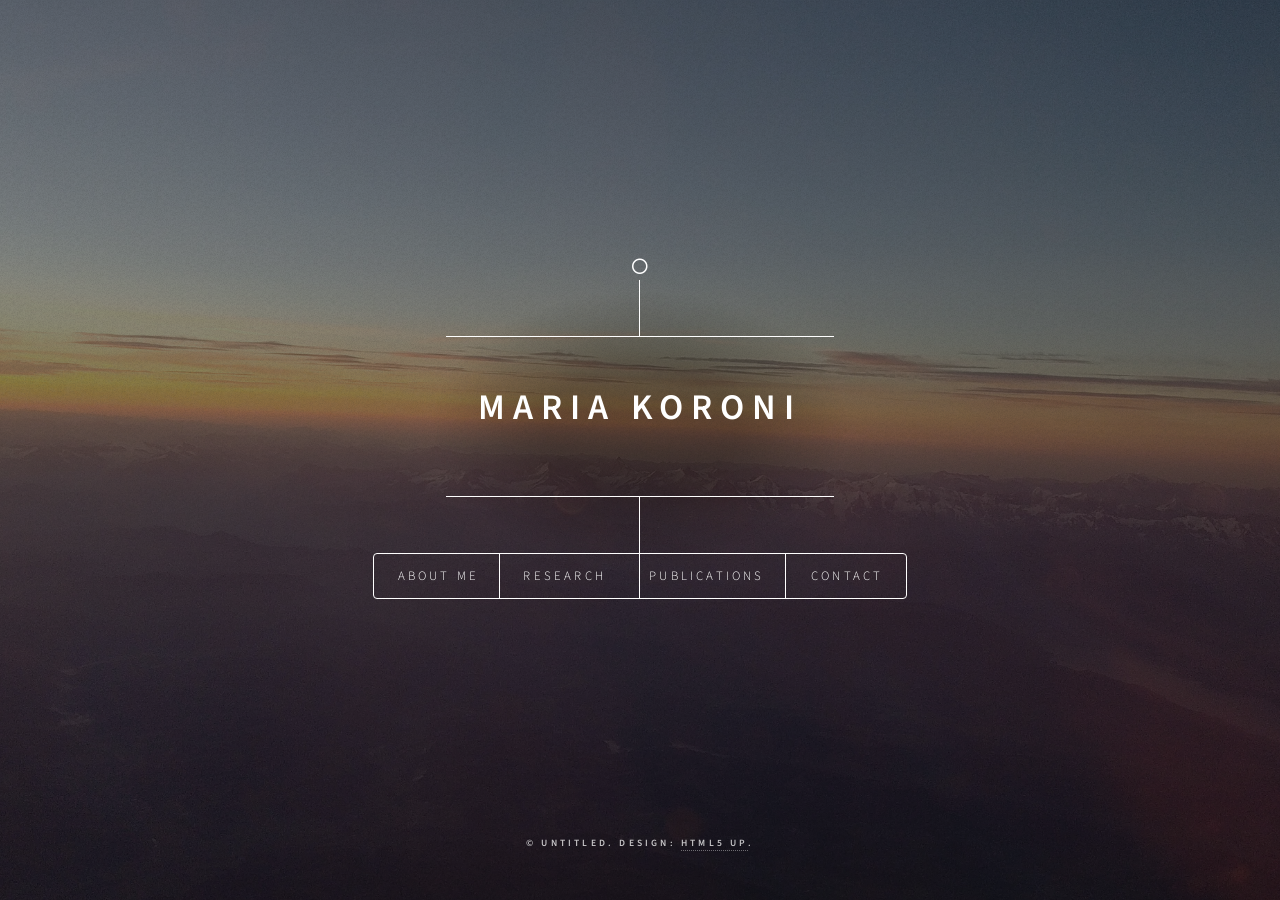
==== commit 6475ec93: "Update index.html" ====
--- a/index.html
+++ b/index.html
@@ -83,34 +83,42 @@
 							<article id="work">
 								<h2 class="major">PUBLICATIONS</h2>
 								<p> In this page you can find my peer-reviewed articles in chronological order. <p>
-									<p> 1. L. Ermert, <b>M. Koroni</b> and N. Korta Martiartu. <i>Quantifying gender gaps in seismology authorship,</i>
+									<p>1. <b>M. Koroni</b>, A. Borgeaud, A. Fichtner, F. Deschamps.
+									<i>An analysis of seismic phases related to core-mantle boundary using full-waveforms and adjoint methods,</i>, Geophysical Journal International, 2022.
+									<a href=" 	 https://doi.org/10.1093/gji/ggac389">  doi.org/10.1093/gji/ggac389</a></p>
+		 
+										
+										
+								<p> 2. 	L. Ermert, <b>M. Koroni</b> and N. Korta Martiartu. <i>Quantifying gender gaps in seismology authorship,</i>
 									Solid Earth, 2022.
 									<a href=" https://doi.org/10.5194/egusphere-2022-810"> doi.org/10.5194/egusphere-2022-810</a></p>
-
-								<p> 2.  <b>M. Koroni</b>, A. Borgeaud, A. Fichtner, F. Deschamps.
-									<i>An analysis of seismic phases related to core-mantle boundary using full-waveforms and adjoint methods,</i>, Geophysical Journal International, 2022.
-									<a href=" 	 https://doi.org/10.1093/gji/ggac389">  doi.org/10.1093/gji/ggac389</a></p>
-							  <p> 3.  <b>M. Koroni</b> and J. Trampert,<i> Imaging global mantle discontinuities: a test using full-waveforms and adjoint kernels,</i>
+                                
+			  	                  <p> 3. 		Daniel C. Bowden, Andreas Fichtner, Thomas Nikas, Adonis Bogris, Christos Simos, Krystyna Smolinski, <b>Maria Koroni<b/>, Konstantinos Lentas, Iraklis Simos, Nikolaos S. Melis. <i>Linking Distributed and Integrated Fiber-Optic Sensing,</i>
+									Geophysical Research Letters, 2022.
+									<a href="  https://doi.org/10.1029/2022GL098727"> doi.org/10.1029/2022GL098727</a></p>
+			  
+								
+								<p> 4.  <b>M. Koroni</b> and J. Trampert,<i> Imaging global mantle discontinuities: a test using full-waveforms and adjoint kernels,</i>
 									Geophysical Journal International, 2021.
 									<a href=" 	https://doi.org/10.1093/gji/ggab119"> doi.org/10.1093/gji/ggab119</a></p>
 
-									<p> 4. 	S.M. Haugland, J. Ritsema, D Sun, J. Trampert, <b>M. Koroni</b>,
+									<p> 5. 	S.M. Haugland, J. Ritsema, D Sun, J. Trampert, <b>M. Koroni</b>,
 										 <i>Common reflection point mapping of the mantle transition zone using recorded and 3-D synthetic ScS reverberations,</i>
                   	Geophysical Journal International, Volume 220, Issue 1, January 2020, Pages 724–736,
 									<a href="https://doi.org/10.1093/gji/ggz467">doi.org/10.1093/gji/ggz467</a> </p>
 
-									<p> 5. <b>M. Koroni</b>, H. Paulssen, J. Trampert,
+									<p> 6. <b>M. Koroni</b>, H. Paulssen, J. Trampert,
 									<i>	Sensitivity Kernels of PP Precursor Traveltimes and Their Limitations for Imaging Topography of Discontinuities,</i>
 										 Geophysical research letters 46 (2), 698-707
 									   <a href=" https://doi.org/10.1029/2018GL081592"> doi.org/10.1029/2018GL081592</a></p>
 
 
-								<p> 6. <b>M. Koroni</b> E. Bozdag, H. Paulssen and J. Trampert,
+								<p> 7. <b>M. Koroni</b> E. Bozdag, H. Paulssen and J. Trampert,
 								<i>	 Sensitivity analysis of seismic waveforms to upper-mantle discontinuities using the adjoint method,</i>
 								Geophysical Journal International, Volume 210, Issue 3, September 2017, Pages 1965–1980
  									<a href="https://doi.org/10.1093/gji/ggx286">doi.org/10.1093/gji/ggx286</a></p>
 
-								 <p> 7. 	<b> M. Koroni</b>, J. Trampert,
+								 <p> 8. 	<b> M. Koroni</b>, J. Trampert,
 									 <i>The effect of topography of upper-mantle discontinuities on SS precursors,</i>
                   Geophysical Journal International 204 (1), 667-681.
 									 <a href="https://academic.oup.com/gji/article/204/1/667/636509">doi.org/10.1093/gji/ggv471</a></p>
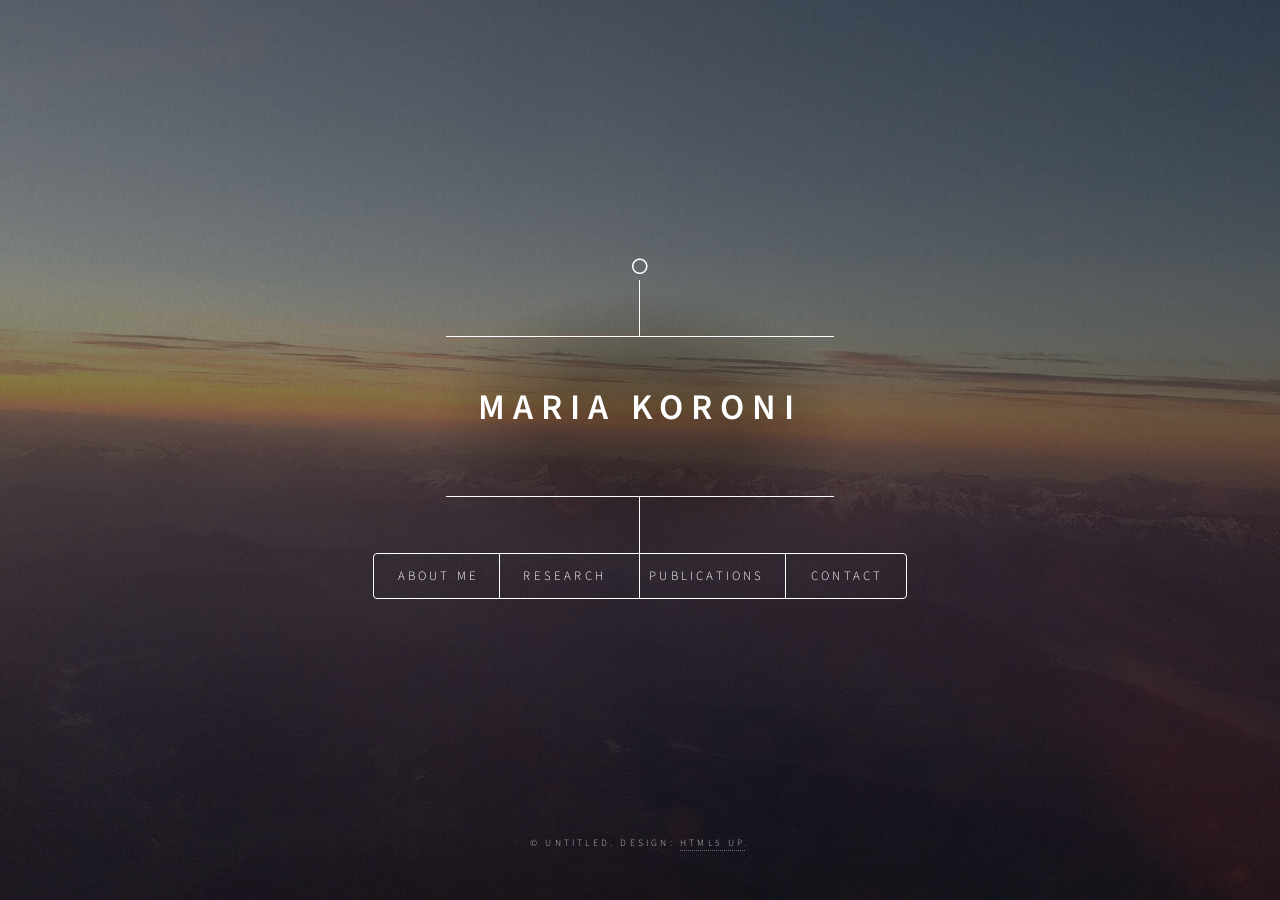
==== commit e846ee09: "Update index.html" ====
--- a/index.html
+++ b/index.html
@@ -93,7 +93,7 @@
 									Solid Earth, 2022.
 									<a href=" https://doi.org/10.5194/egusphere-2022-810"> doi.org/10.5194/egusphere-2022-810</a></p>
                                 
-			  	                  <p> 3. 		Daniel C. Bowden, Andreas Fichtner, Thomas Nikas, Adonis Bogris, Christos Simos, Krystyna Smolinski, <b>Maria Koroni<b/>, Konstantinos Lentas, Iraklis Simos, Nikolaos S. Melis. <i>Linking Distributed and Integrated Fiber-Optic Sensing,</i>
+			  	                  <p> 3. Daniel C. Bowden, Andreas Fichtner, Thomas Nikas, Adonis Bogris, Christos Simos, Krystyna Smolinski, <b>Maria Koroni</b>, Konstantinos Lentas, Iraklis Simos, Nikolaos S. Melis. <i>Linking Distributed and Integrated Fiber-Optic Sensing,</i>
 									Geophysical Research Letters, 2022.
 									<a href="  https://doi.org/10.1029/2022GL098727"> doi.org/10.1029/2022GL098727</a></p>
 			  
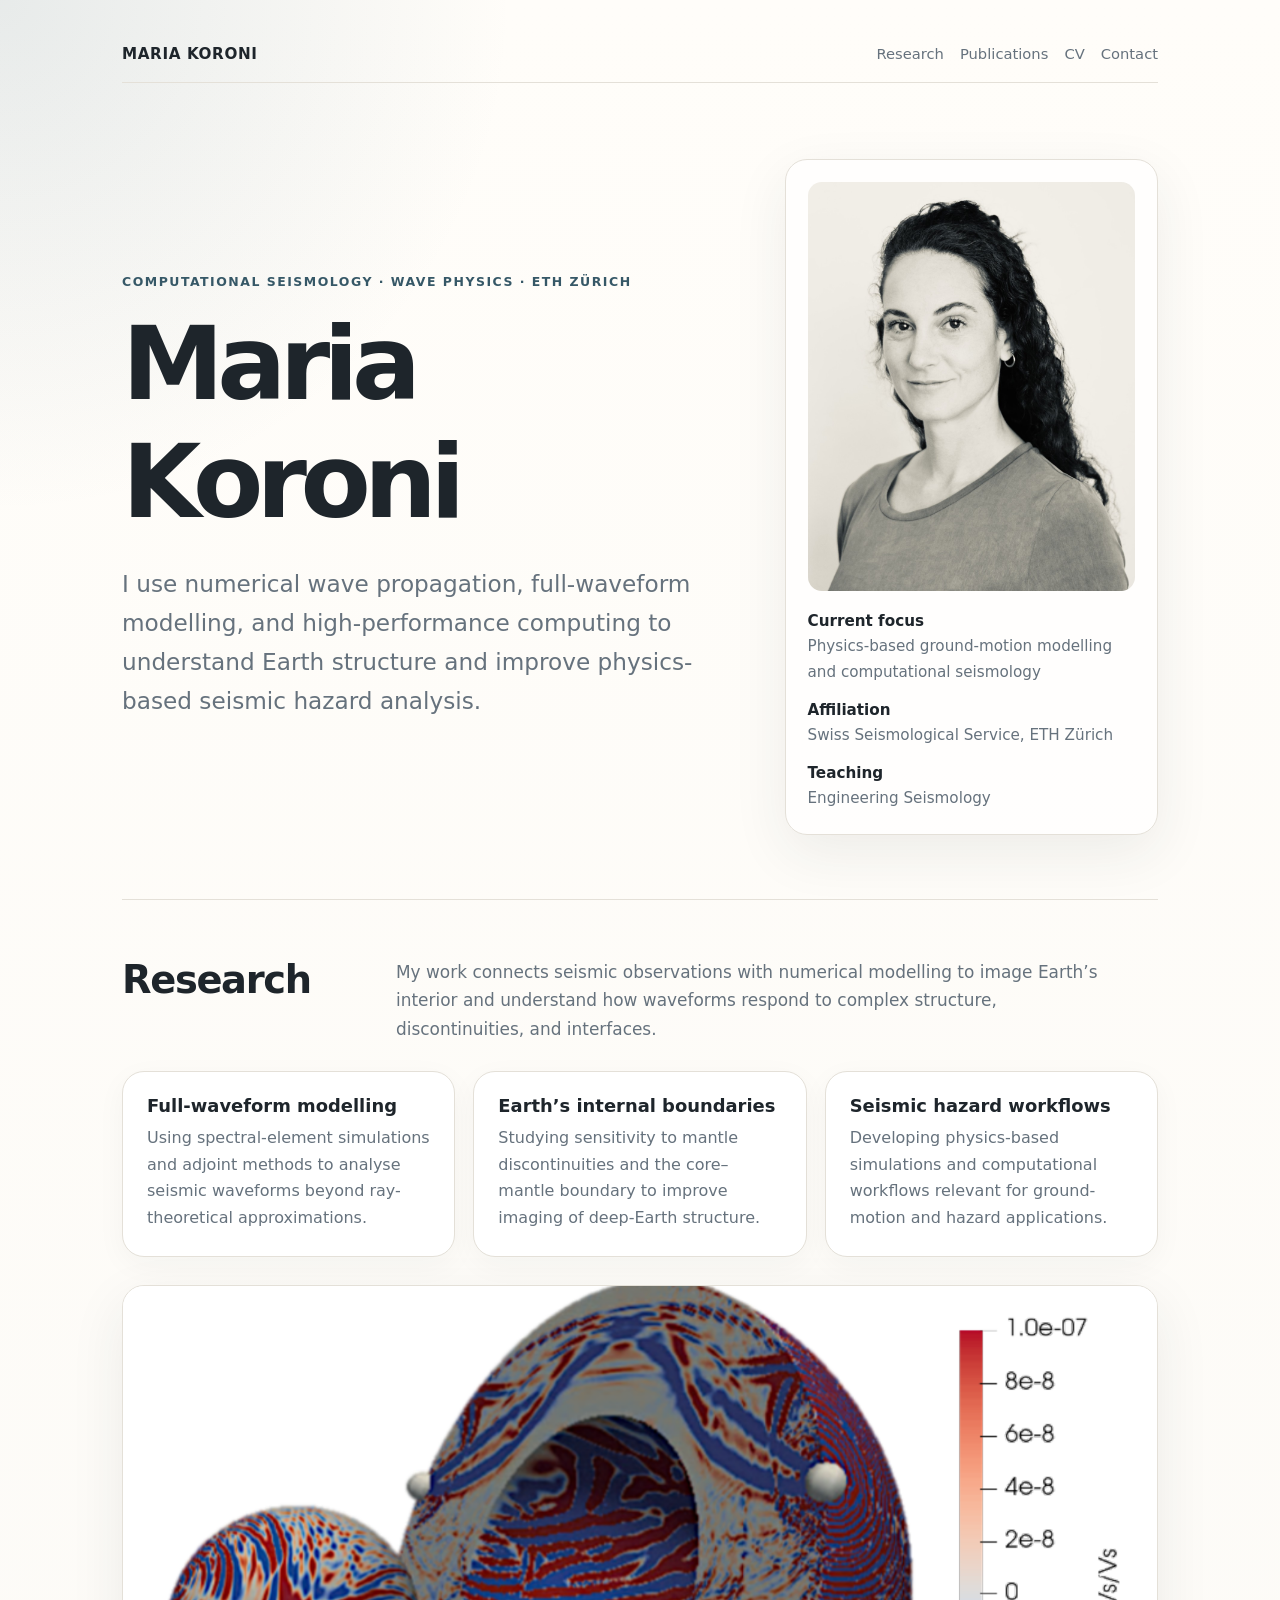
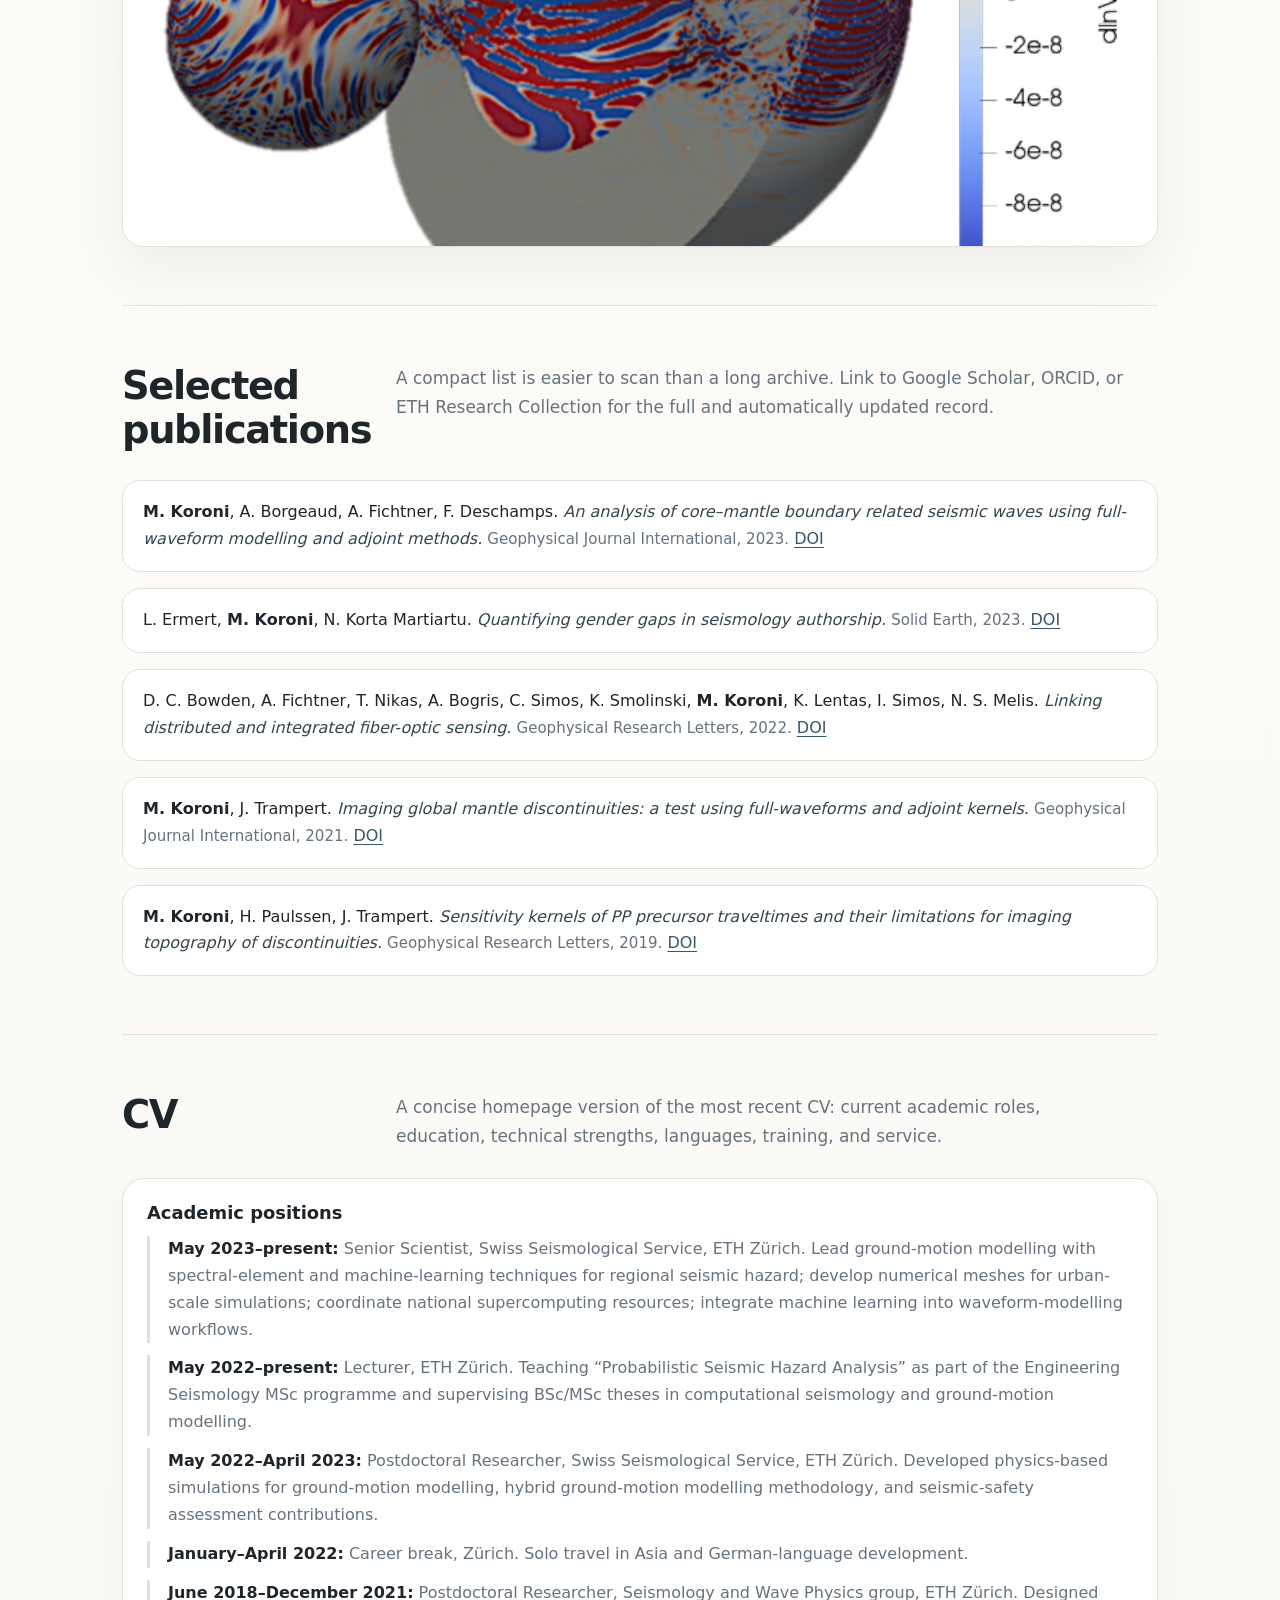
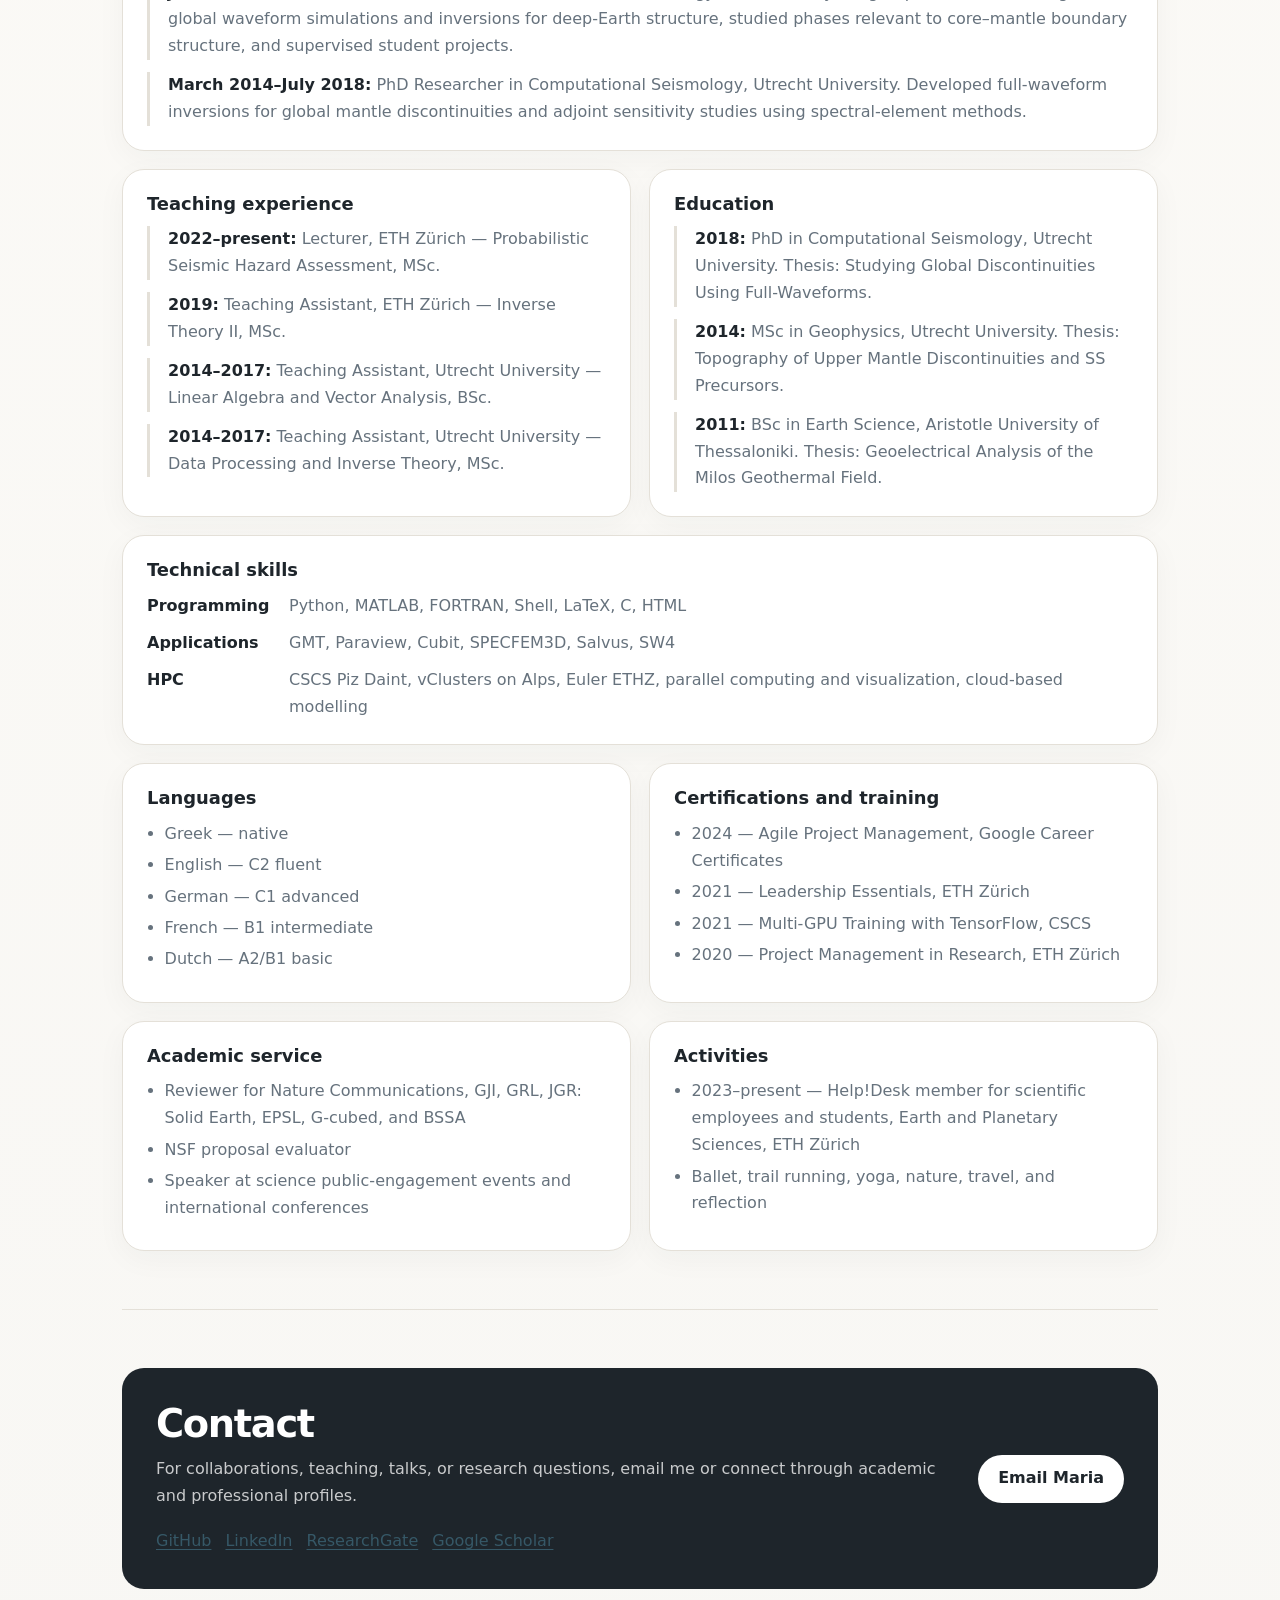
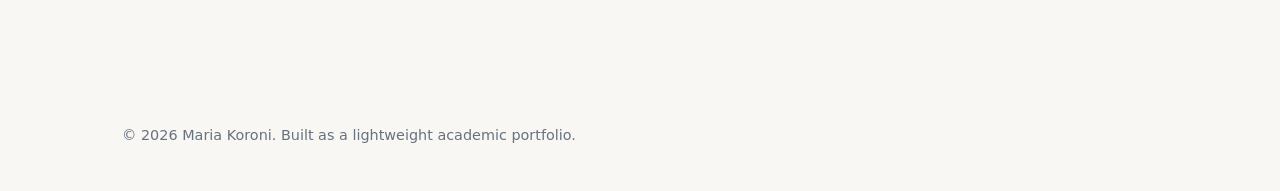
==== commit 3862f16c: "Update fmt.Println output from 'Hello' to 'Goodbye'" ====
--- a/index.html
+++ b/index.html
@@ -1,502 +1,483 @@
-<!DOCTYPE HTML>
-<!--
-	Dimension by HTML5 UP
-	html5up.net | @ajlkn
-	Free for personal and commercial use under the CCA 3.0 license (html5up.net/license)
--->
-<html>
-	<head>
-		<title>MARIA KORONI</title>
-		<meta charset="utf-8" />
-		<meta name="viewport" content="width=device-width, initial-scale=1, user-scalable=no" />
-		<link rel="stylesheet" href="assets/css/main.css" />
-		<noscript><link rel="stylesheet" href="assets/css/noscript.css" /></noscript>
-	</head>
-	<body class="is-preload">
-
-		<!-- Wrapper -->
-			<div id="wrapper">
-
-				<!-- Header -->
-					<header id="header">
-           <div class='container'>
-						 <style>
-.cats {
-  max-width: 24%;
-}
-</style>
-    <span class="icon  fa-circle"></span>
-				     </div>
-
-						 						<div class="content">
-							<div class="inner">
-								<h1>MARIA KORONI</h1>
-								<p> </p>
-							</div>
-						</div>
-						<nav>
-							<ul>
-								<li><a href="#about">ABOUT ME</a></li>
-								<li><a href="#intro">RESEARCH</a></li>
-								<li><a href="#work">PUBLICATIONS</a></li>
-								<li><a href="#contact">CONTACT</a></li>
-								<!--<li><a href="#elements">Elements</a></li>-->
-							</ul>
-						</nav>
-					</header>
-
-				<!-- Main -->
-					<div id="main">
-
-						<!-- Intro -->
-							<article id="intro">
-								<h2 class="major">RESEARCH</h2>
-								<p> Living on a dynamic planet creates curiosity about the physical processes taking place at various depths in its interior.
-									 Seismology is a tool for observing, analysing and understanding Earth's processes. 
-									Many methods of creating snapshots of
-									 the Earth's interior based on earthquake data observations have been developed. My focus is on full-waveform methods, which
-									 mainly rely on numerical wave propagation for modelling waveforms and inversion techniques based on numerical optimisation schemes,
-									  which properly account for the complexity and finite-frequency nature of seismic waves.</p>
-									<span class="image main"><img src="images/interior.png" alt="maria" "width"=500 "height"=600 /></span>
-
-								<p> Imaging earth's deep interior from crust to core using full-waveform inversion and adjoint methods is key to better
-									 resolution images and accounting for the full physics of the wave propagation. Exploring technical and theoretical
-									 capabilities and advancing current methods is a big focus of my work. With my work, I have shown volumetric
-									 and boundary interface changes, such as the mantle transition zone and the solid-fluid core-mantle boundary.  </p>
-							        	<p> Analysis of observables on seismogram and their sensitivity is central to my work. Understanding better the potential usages as
-									well as complexities characterising observed quantities on recordings can help us invent and utilise ways of harvesting most of
-									the information. </p>
-								<span class="image main"><img src="images/seis.png" alt="maria" "width"=500 "height"=600 /></span>
-									<span class="image main"><img src="images/kernels.png" alt="maria" "width"=500 "height"=600 /></span>
-								<span class="image main"><img src="images/cmb.png" alt="maria" "width"=500 "height"=600 /></span>
-
-								<p>	My work has shown the potential of full-waveform inversion to entirely account for finite-frequency nature of seismic waves within a
-									non-linear inversion scheme. This is achieved with the aid of adjoint methods and iterative optimisation of the misfit function. Boundary sensitivity is explicitly used to
-								infer structure along global discontinuities. This provides high quality maps of topography at various depths and high-resolution seismological input for other geophysical disciplines, namely
-								mineral physics and geodynamic modelling. </p>
-								<span class="image main"><img src="images/iterative.png" alt="maria" "width"=500 "height"=600 /></span>
-
-							        	</article>
-
-
-						<!-- Work -->
-							<article id="work">
-								<h2 class="major">PUBLICATIONS</h2>
-								<p> In this page you can find my peer-reviewed articles in chronological order. <p>
-									<p>1. <b>M. Koroni</b>, A. Borgeaud, A. Fichtner, F. Deschamps.
-									<i>An analysis of seismic phases related to core-mantle boundary using full-waveforms and adjoint methods,</i>, Geophysical Journal International, 2022.
-									<a href=" 	 https://doi.org/10.1093/gji/ggac389">  doi.org/10.1093/gji/ggac389</a></p>
-		 
-										
-										
-								<p> 2. 	L. Ermert, <b>M. Koroni</b> and N. Korta Martiartu. <i>Quantifying gender gaps in seismology authorship,</i>
-									Solid Earth, 2022.
-									<a href=" https://doi.org/10.5194/egusphere-2022-810"> doi.org/10.5194/egusphere-2022-810</a></p>
-                                
-			  	                  <p> 3. Daniel C. Bowden, Andreas Fichtner, Thomas Nikas, Adonis Bogris, Christos Simos, Krystyna Smolinski, <b>Maria Koroni</b>, Konstantinos Lentas, Iraklis Simos, Nikolaos S. Melis. <i>Linking Distributed and Integrated Fiber-Optic Sensing,</i>
-									Geophysical Research Letters, 2022.
-									<a href="  https://doi.org/10.1029/2022GL098727"> doi.org/10.1029/2022GL098727</a></p>
-			  
-								
-								<p> 4.  <b>M. Koroni</b> and J. Trampert,<i> Imaging global mantle discontinuities: a test using full-waveforms and adjoint kernels,</i>
-									Geophysical Journal International, 2021.
-									<a href=" 	https://doi.org/10.1093/gji/ggab119"> doi.org/10.1093/gji/ggab119</a></p>
-
-									<p> 5. 	S.M. Haugland, J. Ritsema, D Sun, J. Trampert, <b>M. Koroni</b>,
-										 <i>Common reflection point mapping of the mantle transition zone using recorded and 3-D synthetic ScS reverberations,</i>
-                  	Geophysical Journal International, Volume 220, Issue 1, January 2020, Pages 724–736,
-									<a href="https://doi.org/10.1093/gji/ggz467">doi.org/10.1093/gji/ggz467</a> </p>
-
-									<p> 6. <b>M. Koroni</b>, H. Paulssen, J. Trampert,
-									<i>	Sensitivity Kernels of PP Precursor Traveltimes and Their Limitations for Imaging Topography of Discontinuities,</i>
-										 Geophysical research letters 46 (2), 698-707
-									   <a href=" https://doi.org/10.1029/2018GL081592"> doi.org/10.1029/2018GL081592</a></p>
-
-
-								<p> 7. <b>M. Koroni</b> E. Bozdag, H. Paulssen and J. Trampert,
-								<i>	 Sensitivity analysis of seismic waveforms to upper-mantle discontinuities using the adjoint method,</i>
-								Geophysical Journal International, Volume 210, Issue 3, September 2017, Pages 1965–1980
- 									<a href="https://doi.org/10.1093/gji/ggx286">doi.org/10.1093/gji/ggx286</a></p>
-
-								 <p> 8. 	<b> M. Koroni</b>, J. Trampert,
-									 <i>The effect of topography of upper-mantle discontinuities on SS precursors,</i>
-                  Geophysical Journal International 204 (1), 667-681.
-									 <a href="https://academic.oup.com/gji/article/204/1/667/636509">doi.org/10.1093/gji/ggv471</a></p>
-
-								 </article>
-
-						<!-- About -->
-							<article id="about">
-								<h2 class="major">ABOUT ME</h2>
-								<p>
-																	<span class="image main"><img src="images/mariaK10.jpg" alt="maria" "width"=250 "height"=300 /></span>
-
-									<p> 	Having always been interested in the physical world and in the logical explanations of phenomena and situations, the path led
-									me to study natural sciences and eventually focus on physics of our planet.
-									Over the years, I have focussed on computational geoscience, numerical modelling, high performance computing, data processing and visualisation,
-									as well as conceptualisation of problems that help us our methodologies.
-									Along these, I have had the opportunity to assist academic teaching,
-								 supervise master and bachelor theses projects and participate with various forms of presentations in international conferences.
-							   	</p>
-										<p> My goal is to incorporate full-waveform modelling and adjoint
-									methods, which are nowadays taking seismology some steps further into understanding elusive seismograms, for imaging deeper parts of the planet and its
-									global discontinuities.
-									My main research revolves around setting-up problems and exemplifying these imaging techniques using full-waveform inversion.
-								Creating detailed models of the variations in the volume and internal boundaries, determining dynamic processes Earth's interior is central to my work.
-								I am especially intrigued by how much information we are now able to harvest from the seismic recordings around the globe.        	</p>
-								<p> <b>SHORT CV </b>	</p>
-								<p> <b>EDUCATION</b>	</p>
-								<p> 1. 3. 2014- 31. 3.2018: Doctor of philosophy, PhD in Computational Seismology,
-Utrecht University, The Netherlands.
-
-Supervisor: Prof. Jeannot Trampert</p>
-<p>
-1. 2. 2012- 27. 2. 2014: Master’s degree in Geophysics, Earth structure and dynamics,
-Utrecht University, The Netherlands. </p>
-<p>
-1. 10. 2006- 20. 3. 2011: Bachelor’s degree Geophysics
-Aristotle University of Thessaloniki, Greece.
-</p>
-<p>
-<b> EXPERIENCE </b>
-<p>
-10. 2022-ongoing: Lecturer, ETH Zürich, Master course 651-4021-00L: Engineering Seismology.</p>	
-<p>								
-1. 5. 2022-ongoing: Postdoctoral researcher at Swiss Seismological Service, ETH Zürich.</p>
-<p>	
-1. 6. 2018- 31.12.2021:
-Postdoctoral researcher at ETH Zürich, Institute of Geophysics, Group of Seismology and wave physics. </p>
-<p>
-20. 2. 2019- 30. 4.2019:
-Teaching assistant ETH Zürich, Master’s course: Inverse Theory.</p>
-<p>
-1. 3. 2014- 31. 3. 2018:
-Research assistant, Seismology group, Utrecht University
-Working towards PhD thesis, experiencing with numerical seismic modelling, spectral-element wave propagation, inversion methods, data processing and scientific writing and presenting.</p>
-<p>
-	1. 9. 2014- 28. 2. 2017:
-Teaching assistant, Utrecht University,
-Assisting the main lectures with practical excercises for enhancing students skills.
-Bachelor’s course: Linear algebra & vector analysis
-Master’s course: Data processing & inverse theory </p>
-<p>1. 10.2006- 31. 12.2009:
-High school students’ private tutor in modules of Mathematics, Physics, Chemistry.
-</p>
-
-
-								<p> <b>OFF-WORK </b>	</p>
-								<p> 
-								In my time off work, I like to do ballet, be creative in different ways, travel and spend time in the nature, ideally these two combined.  
-								
-								</p>
-								
-						              <p> <b>SOCIAL MEDIA </b>	</p>
-							
-							<p> You can follow me on social media! Find my accounts by clicking on the icons below.</p>
-				 				<ul class="icons">
-				 				<li><a href="https://twitter.com/maria_koroni?ref_src=twsrc%5Etfw" class="icon brands fab fa-twitter"><span class="label">Twitter</span></a></li>
-				 				<li><a href="https://github.com/mkoroni" class="icon brands fab fa-github"><span class="label">GitHub</span></a></li>
-				 				<li><a href="https://ch.linkedin.com/in/maria-koroni-80784157" class="icon brands fab fa-linkedin"><span class="label">LinkedIn</span></a></li>
-				 				<li><a href="https://www.researchgate.net/profile/Maria-Koroni" class="icon brands fa-researchgate"><span class="label">ResearchGate</span></a></li>
-				 			</ul>
-
-							</article>
-
-
-
-
-
-						<!-- Contact -->
-							<article id="contact">
-								<h2 class="major">CONTACT</h2>
-								<form method="post" action="mailto:mariac.koroni@gmail.com">
-									<div class="fields">
-										<div class="field half">
-											<label for="name">Name</label>
-											<input type="text" name="name" id="name" />
-										</div>
-										<div class="field half">
-											<label for="email">Email</label>
-											<input type="text" name="email" id="email" />
-										</div>
-										<div class="field">
-											<label for="message">Message</label>
-											<textarea name="message" id="message" rows="4"></textarea>
-										</div>
-									</div>
-									<ul class="actions">
-										<li><input type="submit" value="Send Message" class="primary" /></li>
-										<li><input type="reset" value="Reset" /></li>
-									</ul>
-								</form>
-								<ul class="icons">
-									<li><a href="https://twitter.com/maria_koroni?ref_src=twsrc%5Etfw" class="icon brands fab fa-twitter"><span class="label">Twitter</span></a></li>
-									<li><a href="https://github.com/mkoroni" class="icon brands fab fa-github"><span class="label">GitHub</span></a></li>
-									<li><a href="https://ch.linkedin.com/in/maria-koroni-80784157" class="icon brands fab fa-linkedin"><span class="label">LinkedIn</span></a></li>
-									<li><a href="https://www.researchgate.net/profile/Maria-Koroni" class="icon brands fab fa-researchgate"><span class="label">ResearchGate</span></a></li>
-								</ul>
-							</article>
-
-						<!-- Elements -->
-							<article id="elements">
-								<h2 class="major">Elements</h2>
-
-								<section>
-									<h3 class="major">Text</h3>
-									<p>This is <b>bold</b> and this is <strong>strong</strong>. This is <i>italic</i> and this is <em>emphasized</em>.
-									This is <sup>superscript</sup> text and this is <sub>subscript</sub> text.
-									This is <u>underlined</u> and this is code: <code>for (;;) { ... }</code>. Finally, <a href="#">this is a link</a>.</p>
-									<hr />
-									<h2>Heading Level 2</h2>
-									<h3>Heading Level 3</h3>
-									<h4>Heading Level 4</h4>
-									<h5>Heading Level 5</h5>
-									<h6>Heading Level 6</h6>
-									<hr />
-									<h4>Blockquote</h4>
-									<blockquote>Fringilla nisl. Donec accumsan interdum nisi, quis tincidunt felis sagittis eget tempus euismod. Vestibulum ante ipsum primis in faucibus vestibulum. Blandit adipiscing eu felis iaculis volutpat ac adipiscing accumsan faucibus. Vestibulum ante ipsum primis in faucibus lorem ipsum dolor sit amet nullam adipiscing eu felis.</blockquote>
-									<h4>Preformatted</h4>
-									<pre><code>i = 0;
-
-while (!deck.isInOrder()) {
-    print 'Iteration ' + i;
-    deck.shuffle();
-    i++;
-}
-
-print 'It took ' + i + ' iterations to sort the deck.';</code></pre>
-								</section>
-
-								<section>
-									<h3 class="major">Lists</h3>
-
-									<h4>Unordered</h4>
-									<ul>
-										<li>Dolor pulvinar etiam.</li>
-										<li>Sagittis adipiscing.</li>
-										<li>Felis enim feugiat.</li>
-									</ul>
-
-									<h4>Alternate</h4>
-									<ul class="alt">
-										<li>Dolor pulvinar etiam.</li>
-										<li>Sagittis adipiscing.</li>
-										<li>Felis enim feugiat.</li>
-									</ul>
-
-									<h4>Ordered</h4>
-									<ol>
-										<li>Dolor pulvinar etiam.</li>
-										<li>Etiam vel felis viverra.</li>
-										<li>Felis enim feugiat.</li>
-										<li>Dolor pulvinar etiam.</li>
-										<li>Etiam vel felis lorem.</li>
-										<li>Felis enim et feugiat.</li>
-									</ol>
-									<h4>Icons</h4>
-									<ul class="icons">
-										<li><a href="#" class="icon brands fa-twitter"><span class="label">Twitter</span></a></li>
-										<li><a href="#" class="icon brands fa-facebook-f"><span class="label">Facebook</span></a></li>
-										<li><a href="#" class="icon brands fa-instagram"><span class="label">Instagram</span></a></li>
-										<li><a href="#" class="icon brands fa-github"><span class="label">Github</span></a></li>
-									</ul>
-
-									<h4>Actions</h4>
-									<ul class="actions">
-										<li><a href="#" class="button primary">Default</a></li>
-										<li><a href="#" class="button">Default</a></li>
-									</ul>
-									<ul class="actions stacked">
-										<li><a href="#" class="button primary">Default</a></li>
-										<li><a href="#" class="button">Default</a></li>
-									</ul>
-								</section>
-
-								<section>
-									<h3 class="major">Table</h3>
-									<h4>Default</h4>
-									<div class="table-wrapper">
-										<table>
-											<thead>
-												<tr>
-													<th>Name</th>
-													<th>Description</th>
-													<th>Price</th>
-												</tr>
-											</thead>
-											<tbody>
-												<tr>
-													<td>Item One</td>
-													<td>Ante turpis integer aliquet porttitor.</td>
-													<td>29.99</td>
-												</tr>
-												<tr>
-													<td>Item Two</td>
-													<td>Vis ac commodo adipiscing arcu aliquet.</td>
-													<td>19.99</td>
-												</tr>
-												<tr>
-													<td>Item Three</td>
-													<td> Morbi faucibus arcu accumsan lorem.</td>
-													<td>29.99</td>
-												</tr>
-												<tr>
-													<td>Item Four</td>
-													<td>Vitae integer tempus condimentum.</td>
-													<td>19.99</td>
-												</tr>
-												<tr>
-													<td>Item Five</td>
-													<td>Ante turpis integer aliquet porttitor.</td>
-													<td>29.99</td>
-												</tr>
-											</tbody>
-											<tfoot>
-												<tr>
-													<td colspan="2"></td>
-													<td>100.00</td>
-												</tr>
-											</tfoot>
-										</table>
-									</div>
-
-									<h4>Alternate</h4>
-									<div class="table-wrapper">
-										<table class="alt">
-											<thead>
-												<tr>
-													<th>Name</th>
-													<th>Description</th>
-													<th>Price</th>
-												</tr>
-											</thead>
-											<tbody>
-												<tr>
-													<td>Item One</td>
-													<td>Ante turpis integer aliquet porttitor.</td>
-													<td>29.99</td>
-												</tr>
-												<tr>
-													<td>Item Two</td>
-													<td>Vis ac commodo adipiscing arcu aliquet.</td>
-													<td>19.99</td>
-												</tr>
-												<tr>
-													<td>Item Three</td>
-													<td> Morbi faucibus arcu accumsan lorem.</td>
-													<td>29.99</td>
-												</tr>
-												<tr>
-													<td>Item Four</td>
-													<td>Vitae integer tempus condimentum.</td>
-													<td>19.99</td>
-												</tr>
-												<tr>
-													<td>Item Five</td>
-													<td>Ante turpis integer aliquet porttitor.</td>
-													<td>29.99</td>
-												</tr>
-											</tbody>
-											<tfoot>
-												<tr>
-													<td colspan="2"></td>
-													<td>100.00</td>
-												</tr>
-											</tfoot>
-										</table>
-									</div>
-								</section>
-
-								<section>
-									<h3 class="major">Buttons</h3>
-									<ul class="actions">
-										<li><a href="#" class="button primary">Primary</a></li>
-										<li><a href="#" class="button">Default</a></li>
-									</ul>
-									<ul class="actions">
-										<li><a href="#" class="button">Default</a></li>
-										<li><a href="#" class="button small">Small</a></li>
-									</ul>
-									<ul class="actions">
-										<li><a href="#" class="button primary icon solid fa-download">Icon</a></li>
-										<li><a href="#" class="button icon solid fa-download">Icon</a></li>
-									</ul>
-									<ul class="actions">
-										<li><span class="button primary disabled">Disabled</span></li>
-										<li><span class="button disabled">Disabled</span></li>
-									</ul>
-								</section>
-
-								<section>
-									<h3 class="major">Form</h3>
-									<form method="post" action="#">
-										<div class="fields">
-											<div class="field half">
-												<label for="demo-name">Name</label>
-												<input type="text" name="demo-name" id="demo-name" value="" placeholder="Jane Doe" />
-											</div>
-											<div class="field half">
-												<label for="demo-email">Email</label>
-												<input type="email" name="demo-email" id="demo-email" value="" placeholder="jane@untitled.tld" />
-											</div>
-											<div class="field">
-												<label for="demo-category">Category</label>
-												<select name="demo-category" id="demo-category">
-													<option value="">-</option>
-													<option value="1">Manufacturing</option>
-													<option value="1">Shipping</option>
-													<option value="1">Administration</option>
-													<option value="1">Human Resources</option>
-												</select>
-											</div>
-											<div class="field half">
-												<input type="radio" id="demo-priority-low" name="demo-priority" checked>
-												<label for="demo-priority-low">Low</label>
-											</div>
-											<div class="field half">
-												<input type="radio" id="demo-priority-high" name="demo-priority">
-												<label for="demo-priority-high">High</label>
-											</div>
-											<div class="field half">
-												<input type="checkbox" id="demo-copy" name="demo-copy">
-												<label for="demo-copy">Email me a copy</label>
-											</div>
-											<div class="field half">
-												<input type="checkbox" id="demo-human" name="demo-human" checked>
-												<label for="demo-human">Not a robot</label>
-											</div>
-											<div class="field">
-												<label for="demo-message">Message</label>
-												<textarea name="demo-message" id="demo-message" placeholder="Enter your message" rows="6"></textarea>
-											</div>
-										</div>
-										<ul class="actions">
-											<li><input type="submit" value="Send Message" class="primary" /></li>
-											<li><input type="reset" value="Reset" /></li>
-										</ul>
-									</form>
-								</section>
-
-							</article>
-
-					</div>
-
-				<!-- Footer -->
-					<footer id="footer">
-						<p class="copyright">&copy; Untitled. Design: <a href="https://html5up.net">HTML5 UP</a>.</p>
-					</footer>
-
-			</div>
-
-		<!-- BG -->
-			<div id="bg"></div>
-
-		<!-- Scripts -->
-			<script src="assets/js/jquery.min.js"></script>
-			<script src="assets/js/browser.min.js"></script>
-			<script src="assets/js/breakpoints.min.js"></script>
-			<script src="assets/js/util.js"></script>
-			<script src="assets/js/main.js"></script>
-
-	</body>
+<!doctype html>
+<html lang="en">
+<head>
+  <meta charset="utf-8" />
+  <meta name="viewport" content="width=device-width, initial-scale=1" />
+  <title>Maria Koroni | Computational Seismology</title>
+  <meta name="description" content="Maria Koroni — computational seismology, full-waveform modelling, seismic hazard, and wave physics." />
+  <style>
+    :root {
+      --bg: #f8f7f4;
+      --paper: #ffffff;
+      --ink: #1e252b;
+      --muted: #66727d;
+      --line: #e4e0d8;
+      --accent: #6d8b9b;
+      --accent-dark: #365867;
+      --soft: #eef3f4;
+      --max: 1080px;
+      --radius: 22px;
+      --shadow: 0 18px 55px rgba(35, 45, 50, 0.08);
+    }
+
+    * { box-sizing: border-box; }
+    html { scroll-behavior: smooth; }
+    body {
+      margin: 0;
+      font-family: Inter, ui-sans-serif, system-ui, -apple-system, BlinkMacSystemFont, "Segoe UI", sans-serif;
+      color: var(--ink);
+      background:
+        radial-gradient(circle at top left, rgba(109, 139, 155, 0.16), transparent 32rem),
+        linear-gradient(180deg, #fffdf9 0%, var(--bg) 100%);
+      line-height: 1.68;
+    }
+
+    a { color: var(--accent-dark); text-decoration-thickness: 0.08em; text-underline-offset: 0.18em; }
+    a:hover { color: #1f4251; }
+    img { max-width: 100%; display: block; }
+
+    .site-header {
+      max-width: var(--max);
+      margin: 0 auto;
+      padding: 28px 22px 0;
+    }
+
+    .nav {
+      display: flex;
+      justify-content: space-between;
+      align-items: center;
+      gap: 18px;
+      padding: 14px 0;
+      border-bottom: 1px solid var(--line);
+    }
+
+    .brand {
+      font-weight: 750;
+      letter-spacing: 0.04em;
+      text-transform: uppercase;
+      font-size: 0.95rem;
+      text-decoration: none;
+      color: var(--ink);
+    }
+
+    .nav-links {
+      display: flex;
+      gap: 16px;
+      flex-wrap: wrap;
+      justify-content: flex-end;
+      font-size: 0.92rem;
+    }
+
+    .nav-links a {
+      color: var(--muted);
+      text-decoration: none;
+    }
+
+    .nav-links a:hover { color: var(--ink); }
+
+    .hero {
+      display: grid;
+      grid-template-columns: minmax(0, 1.25fr) minmax(280px, 0.75fr);
+      gap: 40px;
+      align-items: center;
+      padding: 76px 0 64px;
+    }
+
+    .eyebrow {
+      color: var(--accent-dark);
+      font-weight: 700;
+      letter-spacing: 0.12em;
+      text-transform: uppercase;
+      font-size: 0.78rem;
+      margin: 0 0 12px;
+    }
+
+    h1, h2, h3 { line-height: 1.15; margin: 0; }
+    h1 {
+      font-size: clamp(3rem, 8vw, 6.6rem);
+      letter-spacing: -0.065em;
+      max-width: 9ch;
+    }
+
+    .hero p.lede {
+      font-size: clamp(1.1rem, 2.4vw, 1.45rem);
+      color: var(--muted);
+      max-width: 680px;
+      margin: 24px 0 0;
+    }
+
+    .hero-card {
+      background: rgba(255,255,255,0.78);
+      border: 1px solid var(--line);
+      box-shadow: var(--shadow);
+      border-radius: var(--radius);
+      padding: 22px;
+    }
+
+    .portrait {
+      border-radius: calc(var(--radius) - 8px);
+      aspect-ratio: 4 / 5;
+      object-fit: cover;
+      background: var(--soft);
+      margin-bottom: 18px;
+    }
+
+    .quick-facts {
+      display: grid;
+      gap: 12px;
+      color: var(--muted);
+      font-size: 0.95rem;
+      margin: 0;
+    }
+
+    .quick-facts strong { color: var(--ink); display: block; }
+
+    main {
+      max-width: var(--max);
+      margin: 0 auto;
+      padding: 0 22px 56px;
+    }
+
+    section {
+      padding: 58px 0;
+      border-top: 1px solid var(--line);
+    }
+
+    .section-head {
+      display: grid;
+      grid-template-columns: 240px minmax(0, 1fr);
+      gap: 34px;
+      align-items: start;
+      margin-bottom: 28px;
+    }
+
+    h2 {
+      font-size: clamp(1.9rem, 3vw, 2.7rem);
+      letter-spacing: -0.035em;
+    }
+
+    .section-head p {
+      margin: 0;
+      color: var(--muted);
+      font-size: 1.06rem;
+      max-width: 730px;
+    }
+
+    .grid {
+      display: grid;
+      grid-template-columns: repeat(3, 1fr);
+      gap: 18px;
+    }
+
+    .card {
+      background: var(--paper);
+      border: 1px solid var(--line);
+      border-radius: var(--radius);
+      padding: 24px;
+      box-shadow: 0 8px 30px rgba(35, 45, 50, 0.04);
+    }
+
+    .card h3 { font-size: 1.12rem; margin-bottom: 8px; }
+    .card p { margin: 0; color: var(--muted); }
+
+    .feature-image {
+      margin-top: 28px;
+      border-radius: var(--radius);
+      overflow: hidden;
+      border: 1px solid var(--line);
+      background: var(--paper);
+      box-shadow: var(--shadow);
+    }
+
+    .feature-image img { width: 100%; max-height: 560px; object-fit: cover; }
+
+    .publication-list {
+      display: grid;
+      gap: 16px;
+      margin: 0;
+      padding: 0;
+      list-style: none;
+    }
+
+    .publication-list li {
+      background: var(--paper);
+      border: 1px solid var(--line);
+      border-radius: 18px;
+      padding: 18px 20px;
+    }
+
+    .publication-list strong { font-weight: 750; }
+    .publication-list em { color: #35464e; }
+    .meta { color: var(--muted); font-size: 0.94rem; }
+
+    .cv-grid {
+      display: grid;
+      grid-template-columns: 1fr 1fr;
+      gap: 18px;
+    }
+
+    .timeline {
+      margin: 12px 0 0;
+      padding-left: 0;
+      list-style: none;
+      display: grid;
+      gap: 12px;
+    }
+
+    .timeline li {
+      padding-left: 18px;
+      border-left: 3px solid var(--line);
+      color: var(--muted);
+    }
+    .timeline strong { color: var(--ink); }
+
+
+    .card.wide { grid-column: 1 / -1; }
+    .compact-list {
+      margin: 12px 0 0;
+      padding-left: 1.1rem;
+      color: var(--muted);
+    }
+    .compact-list li { margin: 0.28rem 0; }
+    .skill-lines {
+      display: grid;
+      gap: 10px;
+      margin-top: 12px;
+      color: var(--muted);
+    }
+    .skill-lines div {
+      display: grid;
+      grid-template-columns: 130px 1fr;
+      gap: 12px;
+    }
+    .skill-lines strong { color: var(--ink); }
+
+    .contact-box {
+      background: var(--ink);
+      color: #fff;
+      border-radius: var(--radius);
+      padding: 34px;
+      display: grid;
+      grid-template-columns: 1fr auto;
+      gap: 24px;
+      align-items: center;
+    }
+
+    .contact-box p { margin: 10px 0 0; color: rgba(255,255,255,0.76); }
+    .button {
+      display: inline-flex;
+      align-items: center;
+      justify-content: center;
+      min-height: 48px;
+      padding: 0 20px;
+      border-radius: 999px;
+      background: #fff;
+      color: var(--ink);
+      text-decoration: none;
+      font-weight: 700;
+      white-space: nowrap;
+    }
+
+    .socials {
+      display: flex;
+      gap: 14px;
+      flex-wrap: wrap;
+      margin-top: 18px;
+    }
+
+    footer {
+      max-width: var(--max);
+      margin: 0 auto;
+      padding: 20px 22px 44px;
+      color: var(--muted);
+      font-size: 0.9rem;
+    }
+
+    @media (max-width: 820px) {
+      .hero, .section-head, .cv-grid, .contact-box { grid-template-columns: 1fr; }
+      .grid { grid-template-columns: 1fr; }
+      .nav { align-items: flex-start; flex-direction: column; }
+      h1 { max-width: none; }
+    }
+  </style>
+</head>
+<body>
+  <header class="site-header">
+    <nav class="nav" aria-label="Main navigation">
+      <a class="brand" href="#top">Maria Koroni</a>
+      <div class="nav-links">
+        <a href="#research">Research</a>
+        <a href="#publications">Publications</a>
+        <a href="#cv">CV</a>
+        <a href="#contact">Contact</a>
+      </div>
+    </nav>
+
+    <div class="hero" id="top">
+      <div>
+        <p class="eyebrow">Computational seismology · Wave physics · ETH Zürich</p>
+        <h1>Maria Koroni</h1>
+        <p class="lede">I use numerical wave propagation, full-waveform modelling, and high-performance computing to understand Earth structure and improve physics-based seismic hazard analysis.</p>
+      </div>
+      <aside class="hero-card" aria-label="Profile summary">
+        <img class="portrait" src="images/mariaK10.jpg" alt="Portrait of Maria Koroni" />
+        <dl class="quick-facts">
+          <div><strong>Current focus</strong> Physics-based ground-motion modelling and computational seismology</div>
+          <div><strong>Affiliation</strong> Swiss Seismological Service, ETH Zürich</div>
+          <div><strong>Teaching</strong> Engineering Seismology</div>
+        </dl>
+      </aside>
+    </div>
+  </header>
+
+  <main>
+    <section id="research">
+      <div class="section-head">
+        <h2>Research</h2>
+        <p>My work connects seismic observations with numerical modelling to image Earth’s interior and understand how waveforms respond to complex structure, discontinuities, and interfaces.</p>
+      </div>
+
+      <div class="grid">
+        <article class="card">
+          <h3>Full-waveform modelling</h3>
+          <p>Using spectral-element simulations and adjoint methods to analyse seismic waveforms beyond ray-theoretical approximations.</p>
+        </article>
+        <article class="card">
+          <h3>Earth’s internal boundaries</h3>
+          <p>Studying sensitivity to mantle discontinuities and the core–mantle boundary to improve imaging of deep-Earth structure.</p>
+        </article>
+        <article class="card">
+          <h3>Seismic hazard workflows</h3>
+          <p>Developing physics-based simulations and computational workflows relevant for ground-motion and hazard applications.</p>
+        </article>
+      </div>
+
+      <div class="feature-image">
+        <img src="images/interior.png" alt="Illustration of Earth's interior used in Maria Koroni's research" />
+      </div>
+    </section>
+
+    <section id="publications">
+      <div class="section-head">
+        <h2>Selected publications</h2>
+        <p>A compact list is easier to scan than a long archive. Link to Google Scholar, ORCID, or ETH Research Collection for the full and automatically updated record.</p>
+      </div>
+
+      <ol class="publication-list">
+        <li><strong>M. Koroni</strong>, A. Borgeaud, A. Fichtner, F. Deschamps. <em>An analysis of core–mantle boundary related seismic waves using full-waveform modelling and adjoint methods.</em> <span class="meta">Geophysical Journal International, 2023.</span> <a href="https://doi.org/10.1093/gji/ggac389">DOI</a></li>
+        <li>L. Ermert, <strong>M. Koroni</strong>, N. Korta Martiartu. <em>Quantifying gender gaps in seismology authorship.</em> <span class="meta">Solid Earth, 2023.</span> <a href="https://doi.org/10.5194/se-14-9-2023">DOI</a></li>
+        <li>D. C. Bowden, A. Fichtner, T. Nikas, A. Bogris, C. Simos, K. Smolinski, <strong>M. Koroni</strong>, K. Lentas, I. Simos, N. S. Melis. <em>Linking distributed and integrated fiber-optic sensing.</em> <span class="meta">Geophysical Research Letters, 2022.</span> <a href="https://doi.org/10.1029/2022GL098727">DOI</a></li>
+        <li><strong>M. Koroni</strong>, J. Trampert. <em>Imaging global mantle discontinuities: a test using full-waveforms and adjoint kernels.</em> <span class="meta">Geophysical Journal International, 2021.</span> <a href="https://doi.org/10.1093/gji/ggab119">DOI</a></li>
+        <li><strong>M. Koroni</strong>, H. Paulssen, J. Trampert. <em>Sensitivity kernels of PP precursor traveltimes and their limitations for imaging topography of discontinuities.</em> <span class="meta">Geophysical Research Letters, 2019.</span> <a href="https://doi.org/10.1029/2018GL081592">DOI</a></li>
+      </ol>
+    </section>
+
+    <section id="cv">
+      <div class="section-head">
+        <h2>CV</h2>
+        <p>A concise homepage version of the most recent CV: current academic roles, education, technical strengths, languages, training, and service.</p>
+      </div>
+
+      <div class="cv-grid">
+        <article class="card wide">
+          <h3>Academic positions</h3>
+          <ul class="timeline">
+            <li><strong>May 2023–present:</strong> Senior Scientist, Swiss Seismological Service, ETH Zürich. Lead ground-motion modelling with spectral-element and machine-learning techniques for regional seismic hazard; develop numerical meshes for urban-scale simulations; coordinate national supercomputing resources; integrate machine learning into waveform-modelling workflows.</li>
+            <li><strong>May 2022–present:</strong> Lecturer, ETH Zürich. Teaching “Probabilistic Seismic Hazard Analysis” as part of the Engineering Seismology MSc programme and supervising BSc/MSc theses in computational seismology and ground-motion modelling.</li>
+            <li><strong>May 2022–April 2023:</strong> Postdoctoral Researcher, Swiss Seismological Service, ETH Zürich. Developed physics-based simulations for ground-motion modelling, hybrid ground-motion modelling methodology, and seismic-safety assessment contributions.</li>
+            <li><strong>January–April 2022:</strong> Career break, Zürich. Solo travel in Asia and German-language development.</li>
+            <li><strong>June 2018–December 2021:</strong> Postdoctoral Researcher, Seismology and Wave Physics group, ETH Zürich. Designed global waveform simulations and inversions for deep-Earth structure, studied phases relevant to core–mantle boundary structure, and supervised student projects.</li>
+            <li><strong>March 2014–July 2018:</strong> PhD Researcher in Computational Seismology, Utrecht University. Developed full-waveform inversions for global mantle discontinuities and adjoint sensitivity studies using spectral-element methods.</li>
+          </ul>
+        </article>
+
+        <article class="card">
+          <h3>Teaching experience</h3>
+          <ul class="timeline">
+            <li><strong>2022–present:</strong> Lecturer, ETH Zürich — Probabilistic Seismic Hazard Assessment, MSc.</li>
+            <li><strong>2019:</strong> Teaching Assistant, ETH Zürich — Inverse Theory II, MSc.</li>
+            <li><strong>2014–2017:</strong> Teaching Assistant, Utrecht University — Linear Algebra and Vector Analysis, BSc.</li>
+            <li><strong>2014–2017:</strong> Teaching Assistant, Utrecht University — Data Processing and Inverse Theory, MSc.</li>
+          </ul>
+        </article>
+
+        <article class="card">
+          <h3>Education</h3>
+          <ul class="timeline">
+            <li><strong>2018:</strong> PhD in Computational Seismology, Utrecht University. Thesis: Studying Global Discontinuities Using Full-Waveforms.</li>
+            <li><strong>2014:</strong> MSc in Geophysics, Utrecht University. Thesis: Topography of Upper Mantle Discontinuities and SS Precursors.</li>
+            <li><strong>2011:</strong> BSc in Earth Science, Aristotle University of Thessaloniki. Thesis: Geoelectrical Analysis of the Milos Geothermal Field.</li>
+          </ul>
+        </article>
+
+        <article class="card wide">
+          <h3>Technical skills</h3>
+          <div class="skill-lines">
+            <div><strong>Programming</strong><span>Python, MATLAB, FORTRAN, Shell, LaTeX, C, HTML</span></div>
+            <div><strong>Applications</strong><span>GMT, Paraview, Cubit, SPECFEM3D, Salvus, SW4</span></div>
+            <div><strong>HPC</strong><span>CSCS Piz Daint, vClusters on Alps, Euler ETHZ, parallel computing and visualization, cloud-based modelling</span></div>
+          </div>
+        </article>
+
+        <article class="card">
+          <h3>Languages</h3>
+          <ul class="compact-list">
+            <li>Greek — native</li>
+            <li>English — C2 fluent</li>
+            <li>German — C1 advanced</li>
+            <li>French — B1 intermediate</li>
+            <li>Dutch — A2/B1 basic</li>
+          </ul>
+        </article>
+
+        <article class="card">
+          <h3>Certifications and training</h3>
+          <ul class="compact-list">
+            <li>2024 — Agile Project Management, Google Career Certificates</li>
+            <li>2021 — Leadership Essentials, ETH Zürich</li>
+            <li>2021 — Multi-GPU Training with TensorFlow, CSCS</li>
+            <li>2020 — Project Management in Research, ETH Zürich</li>
+          </ul>
+        </article>
+
+        <article class="card">
+          <h3>Academic service</h3>
+          <ul class="compact-list">
+            <li>Reviewer for Nature Communications, GJI, GRL, JGR: Solid Earth, EPSL, G-cubed, and BSSA</li>
+            <li>NSF proposal evaluator</li>
+            <li>Speaker at science public-engagement events and international conferences</li>
+          </ul>
+        </article>
+
+        <article class="card">
+          <h3>Activities</h3>
+          <ul class="compact-list">
+            <li>2023–present — Help!Desk member for scientific employees and students, Earth and Planetary Sciences, ETH Zürich</li>
+            <li>Ballet, trail running, yoga, nature, travel, and reflection</li>
+          </ul>
+        </article>
+      </div>
+    </section>
+
+    <section id="contact">
+      <div class="contact-box">
+        <div>
+          <h2>Contact</h2>
+          <p>For collaborations, teaching, talks, or research questions, email me or connect through academic and professional profiles.</p>
+          <div class="socials">
+            <a href="https://github.com/mkoroni">GitHub</a>
+            <a href="https://ch.linkedin.com/in/maria-koroni-80784157">LinkedIn</a>
+            <a href="https://www.researchgate.net/profile/Maria-Koroni">ResearchGate</a>
+            <a href="https://scholar.google.com/citations?hl=en&user=0a-Fe3cAAAAJ">Google Scholar</a>
+          </div>
+        </div>
+        <a class="button" href="mailto:maria.koroni@sed.ethz.ch">Email Maria</a>
+      </div>
+    </section>
+  </main>
+
+  <footer>
+    © <span id="year">2026</span> Maria Koroni. Built as a lightweight academic portfolio.
+  </footer>
+</body>
 </html>
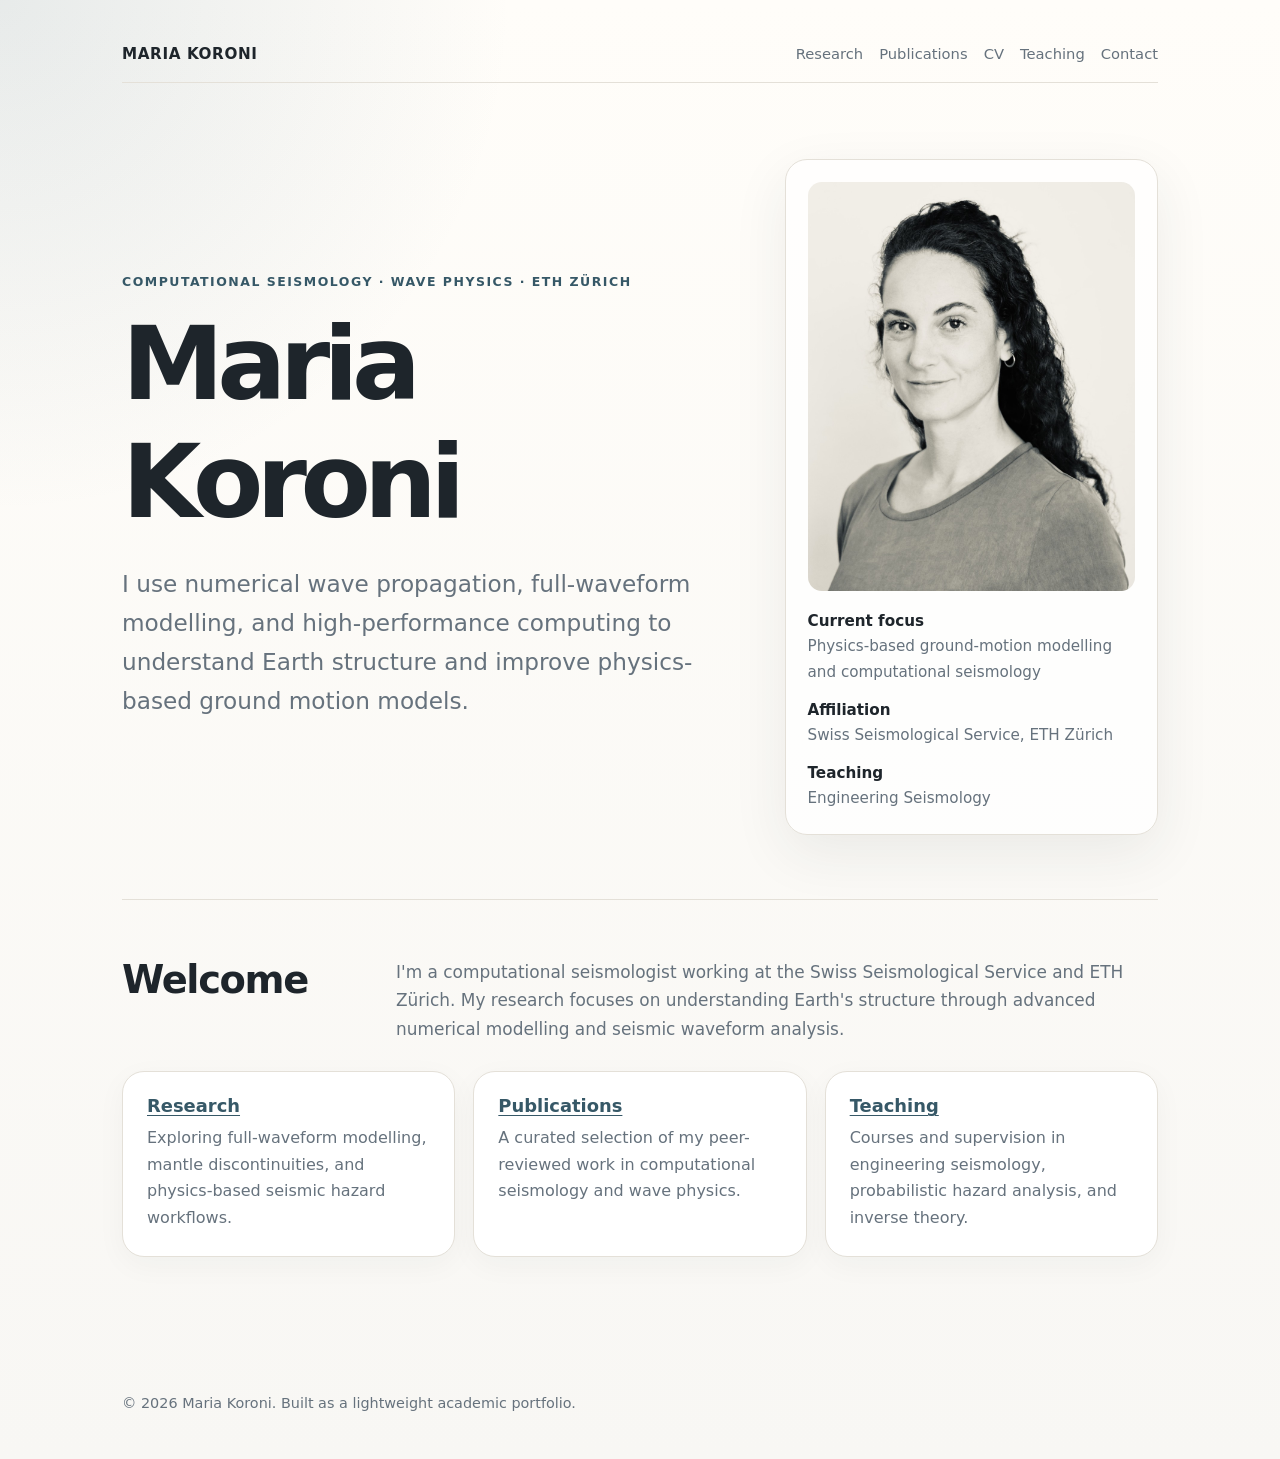
==== commit 13ee55f3: "Refactor into multi-page structure with shared CSS" ====
--- a/index.html
+++ b/index.html
@@ -1,483 +1,71 @@
-<!doctype html>
-<html lang="en">
-<head>
-  <meta charset="utf-8" />
-  <meta name="viewport" content="width=device-width, initial-scale=1" />
-  <title>Maria Koroni | Computational Seismology</title>
-  <meta name="description" content="Maria Koroni — computational seismology, full-waveform modelling, seismic hazard, and wave physics." />
-  <style>
-    :root {
-      --bg: #f8f7f4;
-      --paper: #ffffff;
-      --ink: #1e252b;
-      --muted: #66727d;
-      --line: #e4e0d8;
-      --accent: #6d8b9b;
-      --accent-dark: #365867;
-      --soft: #eef3f4;
-      --max: 1080px;
-      --radius: 22px;
-      --shadow: 0 18px 55px rgba(35, 45, 50, 0.08);
-    }
-
-    * { box-sizing: border-box; }
-    html { scroll-behavior: smooth; }
-    body {
-      margin: 0;
-      font-family: Inter, ui-sans-serif, system-ui, -apple-system, BlinkMacSystemFont, "Segoe UI", sans-serif;
-      color: var(--ink);
-      background:
-        radial-gradient(circle at top left, rgba(109, 139, 155, 0.16), transparent 32rem),
-        linear-gradient(180deg, #fffdf9 0%, var(--bg) 100%);
-      line-height: 1.68;
-    }
-
-    a { color: var(--accent-dark); text-decoration-thickness: 0.08em; text-underline-offset: 0.18em; }
-    a:hover { color: #1f4251; }
-    img { max-width: 100%; display: block; }
-
-    .site-header {
-      max-width: var(--max);
-      margin: 0 auto;
-      padding: 28px 22px 0;
-    }
-
-    .nav {
-      display: flex;
-      justify-content: space-between;
-      align-items: center;
-      gap: 18px;
-      padding: 14px 0;
-      border-bottom: 1px solid var(--line);
-    }
-
-    .brand {
-      font-weight: 750;
-      letter-spacing: 0.04em;
-      text-transform: uppercase;
-      font-size: 0.95rem;
-      text-decoration: none;
-      color: var(--ink);
-    }
-
-    .nav-links {
-      display: flex;
-      gap: 16px;
-      flex-wrap: wrap;
-      justify-content: flex-end;
-      font-size: 0.92rem;
-    }
-
-    .nav-links a {
-      color: var(--muted);
-      text-decoration: none;
-    }
-
-    .nav-links a:hover { color: var(--ink); }
-
-    .hero {
-      display: grid;
-      grid-template-columns: minmax(0, 1.25fr) minmax(280px, 0.75fr);
-      gap: 40px;
-      align-items: center;
-      padding: 76px 0 64px;
-    }
-
-    .eyebrow {
-      color: var(--accent-dark);
-      font-weight: 700;
-      letter-spacing: 0.12em;
-      text-transform: uppercase;
-      font-size: 0.78rem;
-      margin: 0 0 12px;
-    }
-
-    h1, h2, h3 { line-height: 1.15; margin: 0; }
-    h1 {
-      font-size: clamp(3rem, 8vw, 6.6rem);
-      letter-spacing: -0.065em;
-      max-width: 9ch;
-    }
-
-    .hero p.lede {
-      font-size: clamp(1.1rem, 2.4vw, 1.45rem);
-      color: var(--muted);
-      max-width: 680px;
-      margin: 24px 0 0;
-    }
-
-    .hero-card {
-      background: rgba(255,255,255,0.78);
-      border: 1px solid var(--line);
-      box-shadow: var(--shadow);
-      border-radius: var(--radius);
-      padding: 22px;
-    }
-
-    .portrait {
-      border-radius: calc(var(--radius) - 8px);
-      aspect-ratio: 4 / 5;
-      object-fit: cover;
-      background: var(--soft);
-      margin-bottom: 18px;
-    }
-
-    .quick-facts {
-      display: grid;
-      gap: 12px;
-      color: var(--muted);
-      font-size: 0.95rem;
-      margin: 0;
-    }
-
-    .quick-facts strong { color: var(--ink); display: block; }
-
-    main {
-      max-width: var(--max);
-      margin: 0 auto;
-      padding: 0 22px 56px;
-    }
-
-    section {
-      padding: 58px 0;
-      border-top: 1px solid var(--line);
-    }
-
-    .section-head {
-      display: grid;
-      grid-template-columns: 240px minmax(0, 1fr);
-      gap: 34px;
-      align-items: start;
-      margin-bottom: 28px;
-    }
-
-    h2 {
-      font-size: clamp(1.9rem, 3vw, 2.7rem);
-      letter-spacing: -0.035em;
-    }
-
-    .section-head p {
-      margin: 0;
-      color: var(--muted);
-      font-size: 1.06rem;
-      max-width: 730px;
-    }
-
-    .grid {
-      display: grid;
-      grid-template-columns: repeat(3, 1fr);
-      gap: 18px;
-    }
-
-    .card {
-      background: var(--paper);
-      border: 1px solid var(--line);
-      border-radius: var(--radius);
-      padding: 24px;
-      box-shadow: 0 8px 30px rgba(35, 45, 50, 0.04);
-    }
-
-    .card h3 { font-size: 1.12rem; margin-bottom: 8px; }
-    .card p { margin: 0; color: var(--muted); }
-
-    .feature-image {
-      margin-top: 28px;
-      border-radius: var(--radius);
-      overflow: hidden;
-      border: 1px solid var(--line);
-      background: var(--paper);
-      box-shadow: var(--shadow);
-    }
-
-    .feature-image img { width: 100%; max-height: 560px; object-fit: cover; }
-
-    .publication-list {
-      display: grid;
-      gap: 16px;
-      margin: 0;
-      padding: 0;
-      list-style: none;
-    }
-
-    .publication-list li {
-      background: var(--paper);
-      border: 1px solid var(--line);
-      border-radius: 18px;
-      padding: 18px 20px;
-    }
-
-    .publication-list strong { font-weight: 750; }
-    .publication-list em { color: #35464e; }
-    .meta { color: var(--muted); font-size: 0.94rem; }
-
-    .cv-grid {
-      display: grid;
-      grid-template-columns: 1fr 1fr;
-      gap: 18px;
-    }
-
-    .timeline {
-      margin: 12px 0 0;
-      padding-left: 0;
-      list-style: none;
-      display: grid;
-      gap: 12px;
-    }
-
-    .timeline li {
-      padding-left: 18px;
-      border-left: 3px solid var(--line);
-      color: var(--muted);
-    }
-    .timeline strong { color: var(--ink); }
-
-
-    .card.wide { grid-column: 1 / -1; }
-    .compact-list {
-      margin: 12px 0 0;
-      padding-left: 1.1rem;
-      color: var(--muted);
-    }
-    .compact-list li { margin: 0.28rem 0; }
-    .skill-lines {
-      display: grid;
-      gap: 10px;
-      margin-top: 12px;
-      color: var(--muted);
-    }
-    .skill-lines div {
-      display: grid;
-      grid-template-columns: 130px 1fr;
-      gap: 12px;
-    }
-    .skill-lines strong { color: var(--ink); }
-
-    .contact-box {
-      background: var(--ink);
-      color: #fff;
-      border-radius: var(--radius);
-      padding: 34px;
-      display: grid;
-      grid-template-columns: 1fr auto;
-      gap: 24px;
-      align-items: center;
-    }
-
-    .contact-box p { margin: 10px 0 0; color: rgba(255,255,255,0.76); }
-    .button {
-      display: inline-flex;
-      align-items: center;
-      justify-content: center;
-      min-height: 48px;
-      padding: 0 20px;
-      border-radius: 999px;
-      background: #fff;
-      color: var(--ink);
-      text-decoration: none;
-      font-weight: 700;
-      white-space: nowrap;
-    }
-
-    .socials {
-      display: flex;
-      gap: 14px;
-      flex-wrap: wrap;
-      margin-top: 18px;
-    }
-
-    footer {
-      max-width: var(--max);
-      margin: 0 auto;
-      padding: 20px 22px 44px;
-      color: var(--muted);
-      font-size: 0.9rem;
-    }
-
-    @media (max-width: 820px) {
-      .hero, .section-head, .cv-grid, .contact-box { grid-template-columns: 1fr; }
-      .grid { grid-template-columns: 1fr; }
-      .nav { align-items: flex-start; flex-direction: column; }
-      h1 { max-width: none; }
-    }
-  </style>
-</head>
-<body>
-  <header class="site-header">
-    <nav class="nav" aria-label="Main navigation">
-      <a class="brand" href="#top">Maria Koroni</a>
-      <div class="nav-links">
-        <a href="#research">Research</a>
-        <a href="#publications">Publications</a>
-        <a href="#cv">CV</a>
-        <a href="#contact">Contact</a>
-      </div>
-    </nav>
-
-    <div class="hero" id="top">
-      <div>
-        <p class="eyebrow">Computational seismology · Wave physics · ETH Zürich</p>
-        <h1>Maria Koroni</h1>
-        <p class="lede">I use numerical wave propagation, full-waveform modelling, and high-performance computing to understand Earth structure and improve physics-based seismic hazard analysis.</p>
-      </div>
-      <aside class="hero-card" aria-label="Profile summary">
-        <img class="portrait" src="images/mariaK10.jpg" alt="Portrait of Maria Koroni" />
-        <dl class="quick-facts">
-          <div><strong>Current focus</strong> Physics-based ground-motion modelling and computational seismology</div>
-          <div><strong>Affiliation</strong> Swiss Seismological Service, ETH Zürich</div>
-          <div><strong>Teaching</strong> Engineering Seismology</div>
-        </dl>
-      </aside>
-    </div>
-  </header>
-
-  <main>
-    <section id="research">
-      <div class="section-head">
-        <h2>Research</h2>
-        <p>My work connects seismic observations with numerical modelling to image Earth’s interior and understand how waveforms respond to complex structure, discontinuities, and interfaces.</p>
-      </div>
-
-      <div class="grid">
-        <article class="card">
-          <h3>Full-waveform modelling</h3>
-          <p>Using spectral-element simulations and adjoint methods to analyse seismic waveforms beyond ray-theoretical approximations.</p>
-        </article>
-        <article class="card">
-          <h3>Earth’s internal boundaries</h3>
-          <p>Studying sensitivity to mantle discontinuities and the core–mantle boundary to improve imaging of deep-Earth structure.</p>
-        </article>
-        <article class="card">
-          <h3>Seismic hazard workflows</h3>
-          <p>Developing physics-based simulations and computational workflows relevant for ground-motion and hazard applications.</p>
-        </article>
-      </div>
-
-      <div class="feature-image">
-        <img src="images/interior.png" alt="Illustration of Earth's interior used in Maria Koroni's research" />
-      </div>
-    </section>
-
-    <section id="publications">
-      <div class="section-head">
-        <h2>Selected publications</h2>
-        <p>A compact list is easier to scan than a long archive. Link to Google Scholar, ORCID, or ETH Research Collection for the full and automatically updated record.</p>
-      </div>
-
-      <ol class="publication-list">
-        <li><strong>M. Koroni</strong>, A. Borgeaud, A. Fichtner, F. Deschamps. <em>An analysis of core–mantle boundary related seismic waves using full-waveform modelling and adjoint methods.</em> <span class="meta">Geophysical Journal International, 2023.</span> <a href="https://doi.org/10.1093/gji/ggac389">DOI</a></li>
-        <li>L. Ermert, <strong>M. Koroni</strong>, N. Korta Martiartu. <em>Quantifying gender gaps in seismology authorship.</em> <span class="meta">Solid Earth, 2023.</span> <a href="https://doi.org/10.5194/se-14-9-2023">DOI</a></li>
-        <li>D. C. Bowden, A. Fichtner, T. Nikas, A. Bogris, C. Simos, K. Smolinski, <strong>M. Koroni</strong>, K. Lentas, I. Simos, N. S. Melis. <em>Linking distributed and integrated fiber-optic sensing.</em> <span class="meta">Geophysical Research Letters, 2022.</span> <a href="https://doi.org/10.1029/2022GL098727">DOI</a></li>
-        <li><strong>M. Koroni</strong>, J. Trampert. <em>Imaging global mantle discontinuities: a test using full-waveforms and adjoint kernels.</em> <span class="meta">Geophysical Journal International, 2021.</span> <a href="https://doi.org/10.1093/gji/ggab119">DOI</a></li>
-        <li><strong>M. Koroni</strong>, H. Paulssen, J. Trampert. <em>Sensitivity kernels of PP precursor traveltimes and their limitations for imaging topography of discontinuities.</em> <span class="meta">Geophysical Research Letters, 2019.</span> <a href="https://doi.org/10.1029/2018GL081592">DOI</a></li>
-      </ol>
-    </section>
-
-    <section id="cv">
-      <div class="section-head">
-        <h2>CV</h2>
-        <p>A concise homepage version of the most recent CV: current academic roles, education, technical strengths, languages, training, and service.</p>
-      </div>
-
-      <div class="cv-grid">
-        <article class="card wide">
-          <h3>Academic positions</h3>
-          <ul class="timeline">
-            <li><strong>May 2023–present:</strong> Senior Scientist, Swiss Seismological Service, ETH Zürich. Lead ground-motion modelling with spectral-element and machine-learning techniques for regional seismic hazard; develop numerical meshes for urban-scale simulations; coordinate national supercomputing resources; integrate machine learning into waveform-modelling workflows.</li>
-            <li><strong>May 2022–present:</strong> Lecturer, ETH Zürich. Teaching “Probabilistic Seismic Hazard Analysis” as part of the Engineering Seismology MSc programme and supervising BSc/MSc theses in computational seismology and ground-motion modelling.</li>
-            <li><strong>May 2022–April 2023:</strong> Postdoctoral Researcher, Swiss Seismological Service, ETH Zürich. Developed physics-based simulations for ground-motion modelling, hybrid ground-motion modelling methodology, and seismic-safety assessment contributions.</li>
-            <li><strong>January–April 2022:</strong> Career break, Zürich. Solo travel in Asia and German-language development.</li>
-            <li><strong>June 2018–December 2021:</strong> Postdoctoral Researcher, Seismology and Wave Physics group, ETH Zürich. Designed global waveform simulations and inversions for deep-Earth structure, studied phases relevant to core–mantle boundary structure, and supervised student projects.</li>
-            <li><strong>March 2014–July 2018:</strong> PhD Researcher in Computational Seismology, Utrecht University. Developed full-waveform inversions for global mantle discontinuities and adjoint sensitivity studies using spectral-element methods.</li>
-          </ul>
-        </article>
-
-        <article class="card">
-          <h3>Teaching experience</h3>
-          <ul class="timeline">
-            <li><strong>2022–present:</strong> Lecturer, ETH Zürich — Probabilistic Seismic Hazard Assessment, MSc.</li>
-            <li><strong>2019:</strong> Teaching Assistant, ETH Zürich — Inverse Theory II, MSc.</li>
-            <li><strong>2014–2017:</strong> Teaching Assistant, Utrecht University — Linear Algebra and Vector Analysis, BSc.</li>
-            <li><strong>2014–2017:</strong> Teaching Assistant, Utrecht University — Data Processing and Inverse Theory, MSc.</li>
-          </ul>
-        </article>
-
-        <article class="card">
-          <h3>Education</h3>
-          <ul class="timeline">
-            <li><strong>2018:</strong> PhD in Computational Seismology, Utrecht University. Thesis: Studying Global Discontinuities Using Full-Waveforms.</li>
-            <li><strong>2014:</strong> MSc in Geophysics, Utrecht University. Thesis: Topography of Upper Mantle Discontinuities and SS Precursors.</li>
-            <li><strong>2011:</strong> BSc in Earth Science, Aristotle University of Thessaloniki. Thesis: Geoelectrical Analysis of the Milos Geothermal Field.</li>
-          </ul>
-        </article>
-
-        <article class="card wide">
-          <h3>Technical skills</h3>
-          <div class="skill-lines">
-            <div><strong>Programming</strong><span>Python, MATLAB, FORTRAN, Shell, LaTeX, C, HTML</span></div>
-            <div><strong>Applications</strong><span>GMT, Paraview, Cubit, SPECFEM3D, Salvus, SW4</span></div>
-            <div><strong>HPC</strong><span>CSCS Piz Daint, vClusters on Alps, Euler ETHZ, parallel computing and visualization, cloud-based modelling</span></div>
-          </div>
-        </article>
-
-        <article class="card">
-          <h3>Languages</h3>
-          <ul class="compact-list">
-            <li>Greek — native</li>
-            <li>English — C2 fluent</li>
-            <li>German — C1 advanced</li>
-            <li>French — B1 intermediate</li>
-            <li>Dutch — A2/B1 basic</li>
-          </ul>
-        </article>
-
-        <article class="card">
-          <h3>Certifications and training</h3>
-          <ul class="compact-list">
-            <li>2024 — Agile Project Management, Google Career Certificates</li>
-            <li>2021 — Leadership Essentials, ETH Zürich</li>
-            <li>2021 — Multi-GPU Training with TensorFlow, CSCS</li>
-            <li>2020 — Project Management in Research, ETH Zürich</li>
-          </ul>
-        </article>
-
-        <article class="card">
-          <h3>Academic service</h3>
-          <ul class="compact-list">
-            <li>Reviewer for Nature Communications, GJI, GRL, JGR: Solid Earth, EPSL, G-cubed, and BSSA</li>
-            <li>NSF proposal evaluator</li>
-            <li>Speaker at science public-engagement events and international conferences</li>
-          </ul>
-        </article>
-
-        <article class="card">
-          <h3>Activities</h3>
-          <ul class="compact-list">
-            <li>2023–present — Help!Desk member for scientific employees and students, Earth and Planetary Sciences, ETH Zürich</li>
-            <li>Ballet, trail running, yoga, nature, travel, and reflection</li>
-          </ul>
-        </article>
-      </div>
-    </section>
-
-    <section id="contact">
-      <div class="contact-box">
-        <div>
-          <h2>Contact</h2>
-          <p>For collaborations, teaching, talks, or research questions, email me or connect through academic and professional profiles.</p>
-          <div class="socials">
-            <a href="https://github.com/mkoroni">GitHub</a>
-            <a href="https://ch.linkedin.com/in/maria-koroni-80784157">LinkedIn</a>
-            <a href="https://www.researchgate.net/profile/Maria-Koroni">ResearchGate</a>
-            <a href="https://scholar.google.com/citations?hl=en&user=0a-Fe3cAAAAJ">Google Scholar</a>
-          </div>
-        </div>
-        <a class="button" href="mailto:maria.koroni@sed.ethz.ch">Email Maria</a>
-      </div>
-    </section>
-  </main>
-
-  <footer>
-    © <span id="year">2026</span> Maria Koroni. Built as a lightweight academic portfolio.
-  </footer>
-</body>
-</html>
+<!doctype html>
+<html lang="en">
+<head>
+  <meta charset="utf-8" />
+  <meta name="viewport" content="width=device-width, initial-scale=1" />
+  <title>Maria Koroni | Computational Seismology</title>
+  <meta name="description" content="Maria Koroni — computational seismology, full-waveform modelling, ground motion and 3D effects." />
+  <link rel="stylesheet" href="assets/css/style.css" />
+</head>
+<body>
+  <header class="site-header">
+    <nav class="nav" aria-label="Main navigation">
+      <a class="brand" href="index.html">Maria Koroni</a>
+      <div class="nav-links">
+        <a href="research.html">Research</a>
+        <a href="publications.html">Publications</a>
+        <a href="cv.html">CV</a>
+        <a href="teaching.html">Teaching</a>
+        <a href="contact.html">Contact</a>
+      </div>
+    </nav>
+
+    <div class="hero" id="top">
+      <div>
+        <p class="eyebrow">Computational seismology · Wave physics · ETH Zürich</p>
+        <h1>Maria Koroni</h1>
+        <p class="lede">I use numerical wave propagation, full-waveform modelling, and high-performance computing to understand Earth structure and improve physics-based ground motion models.</p>
+      </div>
+      <aside class="hero-card" aria-label="Profile summary">
+        <img class="portrait" src="images/mariaK10.jpg" alt="Portrait of Maria Koroni" />
+        <dl class="quick-facts">
+          <div><strong>Current focus</strong> Physics-based ground-motion modelling and computational seismology</div>
+          <div><strong>Affiliation</strong> Swiss Seismological Service, ETH Zürich</div>
+          <div><strong>Teaching</strong> Engineering Seismology</div>
+        </dl>
+      </aside>
+    </div>
+  </header>
+
+  <main>
+    <section>
+      <div class="section-head">
+        <h2>Welcome</h2>
+        <p>I'm a computational seismologist working at the Swiss Seismological Service and ETH Zürich. My research focuses on understanding Earth's structure through advanced numerical modelling and seismic waveform analysis.</p>
+      </div>
+      <div class="grid">
+        <article class="card">
+          <h3><a href="research.html">Research</a></h3>
+          <p>Exploring full-waveform modelling, mantle discontinuities, and physics-based seismic hazard workflows.</p>
+        </article>
+        <article class="card">
+          <h3><a href="publications.html">Publications</a></h3>
+          <p>A curated selection of my peer-reviewed work in computational seismology and wave physics.</p>
+        </article>
+        <article class="card">
+          <h3><a href="teaching.html">Teaching</a></h3>
+          <p>Courses and supervision in engineering seismology, probabilistic hazard analysis, and inverse theory.</p>
+        </article>
+      </div>
+    </section>
+  </main>
+
+  <footer>
+    © <span id="year">2026</span> Maria Koroni. Built as a lightweight academic portfolio.
+  </footer>
+
+  <script>
+    document.getElementById('year').textContent = new Date().getFullYear();
+  </script>
+</body>
+</html>
--- a/assets/css/style.css
+++ b/assets/css/style.css
@@ -0,0 +1,293 @@
+:root {
+  --bg: #f8f7f4;
+  --paper: #ffffff;
+  --ink: #1e252b;
+  --muted: #66727d;
+  --line: #e4e0d8;
+  --accent: #6d8b9b;
+  --accent-dark: #365867;
+  --soft: #eef3f4;
+  --max: 1080px;
+  --radius: 22px;
+  --shadow: 0 18px 55px rgba(35, 45, 50, 0.08);
+}
+
+* { box-sizing: border-box; }
+html { scroll-behavior: smooth; }
+body {
+  margin: 0;
+  font-family: Inter, ui-sans-serif, system-ui, -apple-system, BlinkMacSystemFont, "Segoe UI", sans-serif;
+  color: var(--ink);
+  background:
+    radial-gradient(circle at top left, rgba(109, 139, 155, 0.16), transparent 32rem),
+    linear-gradient(180deg, #fffdf9 0%, var(--bg) 100%);
+  line-height: 1.68;
+}
+
+a { color: var(--accent-dark); text-decoration-thickness: 0.08em; text-underline-offset: 0.18em; }
+a:hover { color: #1f4251; }
+img { max-width: 100%; display: block; }
+
+.site-header {
+  max-width: var(--max);
+  margin: 0 auto;
+  padding: 28px 22px 0;
+}
+
+.nav {
+  display: flex;
+  justify-content: space-between;
+  align-items: center;
+  gap: 18px;
+  padding: 14px 0;
+  border-bottom: 1px solid var(--line);
+}
+
+.brand {
+  font-weight: 750;
+  letter-spacing: 0.04em;
+  text-transform: uppercase;
+  font-size: 0.95rem;
+  text-decoration: none;
+  color: var(--ink);
+}
+
+.nav-links {
+  display: flex;
+  gap: 16px;
+  flex-wrap: wrap;
+  justify-content: flex-end;
+  font-size: 0.92rem;
+}
+
+.nav-links a {
+  color: var(--muted);
+  text-decoration: none;
+}
+
+.nav-links a:hover { color: var(--ink); }
+.nav-links a.active { color: var(--ink); font-weight: 600; }
+
+.hero {
+  display: grid;
+  grid-template-columns: minmax(0, 1.25fr) minmax(280px, 0.75fr);
+  gap: 40px;
+  align-items: center;
+  padding: 76px 0 64px;
+}
+
+.eyebrow {
+  color: var(--accent-dark);
+  font-weight: 700;
+  letter-spacing: 0.12em;
+  text-transform: uppercase;
+  font-size: 0.78rem;
+  margin: 0 0 12px;
+}
+
+h1, h2, h3 { line-height: 1.15; margin: 0; }
+h1 {
+  font-size: clamp(3rem, 8vw, 6.6rem);
+  letter-spacing: -0.065em;
+  max-width: 9ch;
+}
+
+.hero p.lede {
+  font-size: clamp(1.1rem, 2.4vw, 1.45rem);
+  color: var(--muted);
+  max-width: 680px;
+  margin: 24px 0 0;
+}
+
+.hero-card {
+  background: rgba(255,255,255,0.78);
+  border: 1px solid var(--line);
+  box-shadow: var(--shadow);
+  border-radius: var(--radius);
+  padding: 22px;
+}
+
+.portrait {
+  border-radius: calc(var(--radius) - 8px);
+  aspect-ratio: 4 / 5;
+  object-fit: cover;
+  background: var(--soft);
+  margin-bottom: 18px;
+}
+
+.quick-facts {
+  display: grid;
+  gap: 12px;
+  color: var(--muted);
+  font-size: 0.95rem;
+  margin: 0;
+}
+
+.quick-facts strong { color: var(--ink); display: block; }
+
+main {
+  max-width: var(--max);
+  margin: 0 auto;
+  padding: 0 22px 56px;
+}
+
+section {
+  padding: 58px 0;
+  border-top: 1px solid var(--line);
+}
+
+.section-head {
+  display: grid;
+  grid-template-columns: 240px minmax(0, 1fr);
+  gap: 34px;
+  align-items: start;
+  margin-bottom: 28px;
+}
+
+h2 {
+  font-size: clamp(1.9rem, 3vw, 2.7rem);
+  letter-spacing: -0.035em;
+}
+
+.section-head p {
+  margin: 0;
+  color: var(--muted);
+  font-size: 1.06rem;
+  max-width: 730px;
+}
+
+.grid {
+  display: grid;
+  grid-template-columns: repeat(3, 1fr);
+  gap: 18px;
+}
+
+.card {
+  background: var(--paper);
+  border: 1px solid var(--line);
+  border-radius: var(--radius);
+  padding: 24px;
+  box-shadow: 0 8px 30px rgba(35, 45, 50, 0.04);
+}
+
+.card h3 { font-size: 1.12rem; margin-bottom: 8px; }
+.card p { margin: 0; color: var(--muted); }
+
+.feature-image {
+  margin-top: 28px;
+  border-radius: var(--radius);
+  overflow: hidden;
+  border: 1px solid var(--line);
+  background: var(--paper);
+  box-shadow: var(--shadow);
+}
+
+.feature-image img { width: 100%; max-height: 560px; object-fit: cover; }
+
+.publication-list {
+  display: grid;
+  gap: 16px;
+  margin: 0;
+  padding: 0;
+  list-style: none;
+}
+
+.publication-list li {
+  background: var(--paper);
+  border: 1px solid var(--line);
+  border-radius: 18px;
+  padding: 18px 20px;
+}
+
+.publication-list strong { font-weight: 750; }
+.publication-list em { color: #35464e; }
+.meta { color: var(--muted); font-size: 0.94rem; }
+
+.cv-grid {
+  display: grid;
+  grid-template-columns: 1fr 1fr;
+  gap: 18px;
+}
+
+.timeline {
+  margin: 12px 0 0;
+  padding-left: 0;
+  list-style: none;
+  display: grid;
+  gap: 12px;
+}
+
+.timeline li {
+  padding-left: 18px;
+  border-left: 3px solid var(--line);
+  color: var(--muted);
+}
+.timeline strong { color: var(--ink); }
+
+.card.wide { grid-column: 1 / -1; }
+.compact-list {
+  margin: 12px 0 0;
+  padding-left: 1.1rem;
+  color: var(--muted);
+}
+.compact-list li { margin: 0.28rem 0; }
+.skill-lines {
+  display: grid;
+  gap: 10px;
+  margin-top: 12px;
+  color: var(--muted);
+}
+.skill-lines div {
+  display: grid;
+  grid-template-columns: 130px 1fr;
+  gap: 12px;
+}
+.skill-lines strong { color: var(--ink); }
+
+.contact-box {
+  background: var(--ink);
+  color: #fff;
+  border-radius: var(--radius);
+  padding: 34px;
+  display: grid;
+  grid-template-columns: 1fr auto;
+  gap: 24px;
+  align-items: center;
+}
+
+.contact-box p { margin: 10px 0 0; color: rgba(255,255,255,0.76); }
+.button {
+  display: inline-flex;
+  align-items: center;
+  justify-content: center;
+  min-height: 48px;
+  padding: 0 20px;
+  border-radius: 999px;
+  background: #fff;
+  color: var(--ink);
+  text-decoration: none;
+  font-weight: 700;
+  white-space: nowrap;
+}
+
+.socials {
+  display: flex;
+  gap: 14px;
+  flex-wrap: wrap;
+  margin-top: 18px;
+}
+
+footer {
+  max-width: var(--max);
+  margin: 0 auto;
+  padding: 20px 22px 44px;
+  color: var(--muted);
+  font-size: 0.9rem;
+}
+
+@media (max-width: 820px) {
+  .hero, .section-head, .cv-grid, .contact-box { grid-template-columns: 1fr; }
+  .grid { grid-template-columns: 1fr; }
+  .nav { align-items: flex-start; flex-direction: column; }
+  h1 { max-width: none; }
+}
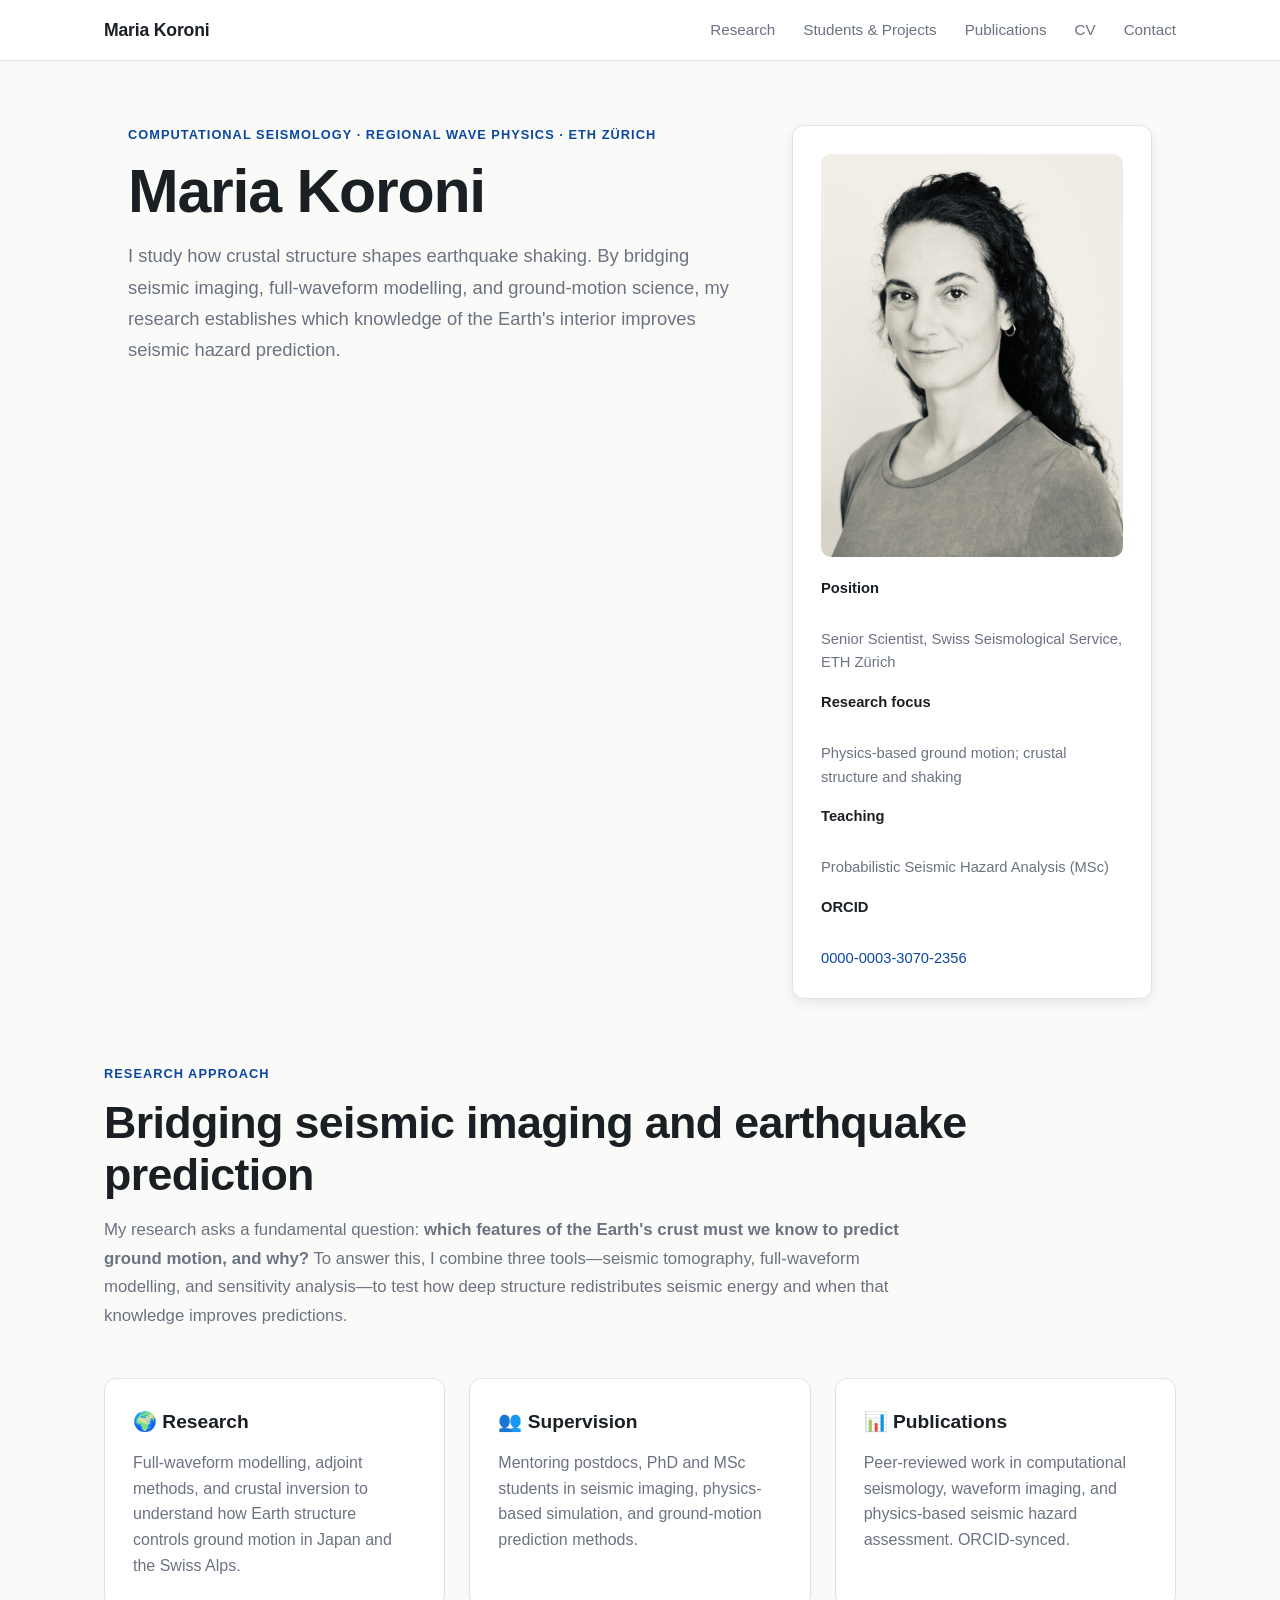
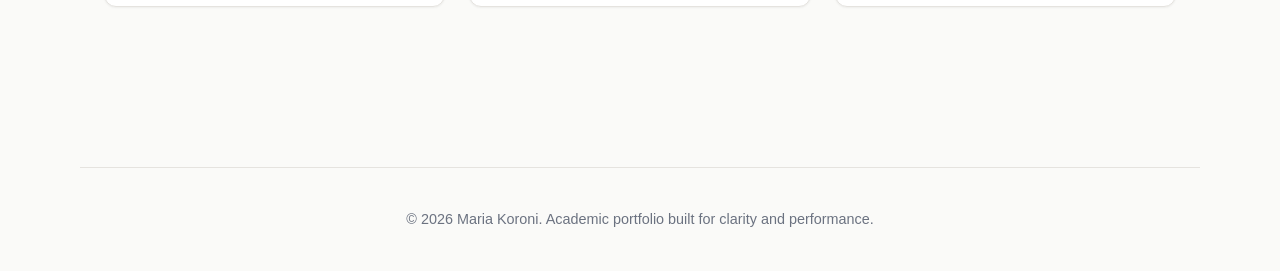
==== commit 0560c8ba: "Complete website redesign: modern aesthetic, students page, enhanced research with figures, ORCID in" ====
--- a/index.html
+++ b/index.html
@@ -3,69 +3,73 @@
 <head>
   <meta charset="utf-8" />
   <meta name="viewport" content="width=device-width, initial-scale=1" />
-  <title>Maria Koroni | Computational Seismology</title>
-  <meta name="description" content="Maria Koroni — computational seismology, full-waveform modelling, ground motion and 3D effects." />
+  <title>Maria Koroni | Computational Seismology & Ground Motion Physics</title>
+  <meta name="description" content="Maria Koroni studies how crustal structure shapes earthquake ground motion, connecting seismic imaging with physics-based prediction. Computational seismology, full-waveform modelling, regional simulation." />
   <link rel="stylesheet" href="assets/css/style.css" />
 </head>
 <body>
   <header class="site-header">
-    <nav class="nav" aria-label="Main navigation">
-      <a class="brand" href="index.html">Maria Koroni</a>
-      <div class="nav-links">
-        <a href="research.html">Research</a>
-        <a href="publications.html">Publications</a>
-        <a href="cv.html">CV</a>
-        <a href="teaching.html">Teaching</a>
-        <a href="contact.html">Contact</a>
-      </div>
-    </nav>
-
-    <div class="hero" id="top">
-      <div>
-        <p class="eyebrow">Computational seismology · Wave physics · ETH Zürich</p>
-        <h1>Maria Koroni</h1>
-        <p class="lede">I use numerical wave propagation, full-waveform modelling, and high-performance computing to understand Earth structure and improve physics-based ground motion models.</p>
-      </div>
-      <aside class="hero-card" aria-label="Profile summary">
-        <img class="portrait" src="images/mariaK10.jpg" alt="Portrait of Maria Koroni" />
-        <dl class="quick-facts">
-          <div><strong>Current focus</strong> Physics-based ground-motion modelling and computational seismology</div>
-          <div><strong>Affiliation</strong> Swiss Seismological Service, ETH Zürich</div>
-          <div><strong>Teaching</strong> Engineering Seismology</div>
-        </dl>
-      </aside>
+    <div>
+      <nav class="nav" aria-label="Main navigation">
+        <a class="brand" href="index.html">Maria Koroni</a>
+        <div class="nav-links">
+          <a href="research.html">Research</a>
+          <a href="students.html">Students & Projects</a>
+          <a href="publications.html">Publications</a>
+          <a href="cv.html">CV</a>
+          <a href="contact.html">Contact</a>
+        </div>
+      </nav>
     </div>
   </header>
 
   <main>
+    <div class="hero">
+      <div class="hero-content">
+        <p class="eyebrow">Computational seismology · Regional wave physics · ETH Zürich</p>
+        <h1>Maria Koroni</h1>
+        <p class="lede">I study how crustal structure shapes earthquake shaking. By bridging seismic imaging, full-waveform modelling, and ground-motion science, my research establishes which knowledge of the Earth's interior improves seismic hazard prediction.</p>
+      </div>
+      <aside class="hero-card">
+        <img class="portrait" src="images/mariaK10.jpg" alt="Portrait of Maria Koroni" />
+        <ul class="quick-facts">
+          <li><strong>Position</strong><br>Senior Scientist, Swiss Seismological Service, ETH Zürich</li>
+          <li><strong>Research focus</strong><br>Physics-based ground motion; crustal structure and shaking</li>
+          <li><strong>Teaching</strong><br>Probabilistic Seismic Hazard Analysis (MSc)</li>
+          <li><strong>ORCID</strong><br><a href="https://orcid.org/0000-0003-3070-2356" target="_blank">0000-0003-3070-2356</a></li>
+        </ul>
+      </aside>
+    </div>
+
     <section>
       <div class="section-head">
-        <h2>Welcome</h2>
-        <p>I'm a computational seismologist working at the Swiss Seismological Service and ETH Zürich. My research focuses on understanding Earth's structure through advanced numerical modelling and seismic waveform analysis.</p>
+        <p class="eyebrow">Research Approach</p>
+        <h2>Bridging seismic imaging and earthquake prediction</h2>
+        <p>My research asks a fundamental question: <strong>which features of the Earth's crust must we know to predict ground motion, and why?</strong> To answer this, I combine three tools—seismic tomography, full-waveform modelling, and sensitivity analysis—to test how deep structure redistributes seismic energy and when that knowledge improves predictions.</p>
       </div>
       <div class="grid">
         <article class="card">
-          <h3><a href="research.html">Research</a></h3>
-          <p>Exploring full-waveform modelling, mantle discontinuities, and physics-based seismic hazard workflows.</p>
+          <h3>🌍 Research</h3>
+          <p>Full-waveform modelling, adjoint methods, and crustal inversion to understand how Earth structure controls ground motion in Japan and the Swiss Alps.</p>
         </article>
         <article class="card">
-          <h3><a href="publications.html">Publications</a></h3>
-          <p>A curated selection of my peer-reviewed work in computational seismology and wave physics.</p>
+          <h3>👥 Supervision</h3>
+          <p>Mentoring postdocs, PhD and MSc students in seismic imaging, physics-based simulation, and ground-motion prediction methods.</p>
         </article>
         <article class="card">
-          <h3><a href="teaching.html">Teaching</a></h3>
-          <p>Courses and supervision in engineering seismology, probabilistic hazard analysis, and inverse theory.</p>
+          <h3>📊 Publications</h3>
+          <p>Peer-reviewed work in computational seismology, waveform imaging, and physics-based seismic hazard assessment. ORCID-synced.</p>
         </article>
       </div>
     </section>
   </main>
 
   <footer>
-    © <span id="year">2026</span> Maria Koroni. Built as a lightweight academic portfolio.
+    © <span id="year">2026</span> Maria Koroni. Academic portfolio built for clarity and performance.
   </footer>
 
   <script>
     document.getElementById('year').textContent = new Date().getFullYear();
   </script>
 </body>
-</html>
+</html>
--- a/assets/css/style.css
+++ b/assets/css/style.css
@@ -1,293 +1,686 @@
 :root {
-  --bg: #f8f7f4;
+  --bg: #fafaf8;
   --paper: #ffffff;
-  --ink: #1e252b;
-  --muted: #66727d;
-  --line: #e4e0d8;
-  --accent: #6d8b9b;
-  --accent-dark: #365867;
-  --soft: #eef3f4;
-  --max: 1080px;
-  --radius: 22px;
-  --shadow: 0 18px 55px rgba(35, 45, 50, 0.08);
+  --ink: #1a1f24;
+  --muted: #6b7280;
+  --line: #e5e3df;
+  --accent: #0d47a1;
+  --accent-light: #5c99e8;
+  --accent-dark: #0d3880;
+  --soft: #f3f4f6;
+  --success: #10b981;
+  --max: 1120px;
+  --radius: 12px;
+  --shadow-sm: 0 1px 2px rgba(0, 0, 0, 0.05);
+  --shadow: 0 4px 12px rgba(0, 0, 0, 0.08);
+  --shadow-lg: 0 12px 24px rgba(0, 0, 0, 0.12);
 }
 
 * { box-sizing: border-box; }
 html { scroll-behavior: smooth; }
 body {
   margin: 0;
-  font-family: Inter, ui-sans-serif, system-ui, -apple-system, BlinkMacSystemFont, "Segoe UI", sans-serif;
-  color: var(--ink);
-  background:
-    radial-gradient(circle at top left, rgba(109, 139, 155, 0.16), transparent 32rem),
-    linear-gradient(180deg, #fffdf9 0%, var(--bg) 100%);
-  line-height: 1.68;
-}
-
-a { color: var(--accent-dark); text-decoration-thickness: 0.08em; text-underline-offset: 0.18em; }
-a:hover { color: #1f4251; }
-img { max-width: 100%; display: block; }
+  font-family: -apple-system, BlinkMacSystemFont, 'Segoe UI', 'Inter', sans-serif;
+  color: var(--ink);
+  background: var(--bg);
+  line-height: 1.6;
+}
+
+a { color: var(--accent); text-decoration: none; transition: color 0.2s ease; }
+a:hover { color: var(--accent-dark); text-decoration: underline; }
+img, video, figure { max-width: 100%; display: block; }
 
 .site-header {
+  background: var(--paper);
+  border-bottom: 1px solid var(--line);
+  position: sticky;
+  top: 0;
+  z-index: 100;
+  box-shadow: var(--shadow-sm);
+}
+
+.site-header > div:first-child {
   max-width: var(--max);
   margin: 0 auto;
-  padding: 28px 22px 0;
+  padding: 16px 24px;
 }
 
 .nav {
   display: flex;
   justify-content: space-between;
   align-items: center;
-  gap: 18px;
-  padding: 14px 0;
-  border-bottom: 1px solid var(--line);
+  gap: 24px;
 }
 
 .brand {
-  font-weight: 750;
-  letter-spacing: 0.04em;
-  text-transform: uppercase;
-  font-size: 0.95rem;
+  font-weight: 700;
+  letter-spacing: -0.01em;
+  font-size: 1.1rem;
   text-decoration: none;
   color: var(--ink);
+  display: flex;
+  align-items: center;
 }
 
 .nav-links {
   display: flex;
-  gap: 16px;
+  gap: 28px;
   flex-wrap: wrap;
-  justify-content: flex-end;
-  font-size: 0.92rem;
+  font-size: 0.95rem;
+  font-weight: 500;
 }
 
 .nav-links a {
   color: var(--muted);
   text-decoration: none;
-}
-
-.nav-links a:hover { color: var(--ink); }
-.nav-links a.active { color: var(--ink); font-weight: 600; }
+  transition: color 0.2s ease;
+  position: relative;
+}
+
+.nav-links a:hover, .nav-links a.active { 
+  color: var(--accent);
+}
+
+.nav-links a.active::after {
+  content: '';
+  position: absolute;
+  bottom: -6px;
+  left: 0;
+  right: 0;
+  height: 2px;
+  background: var(--accent);
+}
 
 .hero {
   display: grid;
-  grid-template-columns: minmax(0, 1.25fr) minmax(280px, 0.75fr);
-  gap: 40px;
-  align-items: center;
-  padding: 76px 0 64px;
-}
-
-.eyebrow {
-  color: var(--accent-dark);
+  grid-template-columns: 1fr 360px;
+  gap: 48px;
+  align-items: start;
+  max-width: var(--max);
+  margin: 0 auto;
+  padding: 64px 24px;
+}
+
+.hero-content h1 {
+  font-size: clamp(2.5rem, 6vw, 3.8rem);
+  line-height: 1.1;
+  letter-spacing: -0.02em;
+  margin: 0 0 16px;
+}
+
+.hero-content .eyebrow {
+  color: var(--accent);
   font-weight: 700;
-  letter-spacing: 0.12em;
+  letter-spacing: 0.08em;
   text-transform: uppercase;
-  font-size: 0.78rem;
+  font-size: 0.8rem;
   margin: 0 0 12px;
 }
 
-h1, h2, h3 { line-height: 1.15; margin: 0; }
-h1 {
-  font-size: clamp(3rem, 8vw, 6.6rem);
-  letter-spacing: -0.065em;
-  max-width: 9ch;
-}
-
-.hero p.lede {
-  font-size: clamp(1.1rem, 2.4vw, 1.45rem);
-  color: var(--muted);
-  max-width: 680px;
-  margin: 24px 0 0;
+.hero-content .lede {
+  font-size: 1.15rem;
+  color: var(--muted);
+  line-height: 1.7;
+  margin: 0;
 }
 
 .hero-card {
-  background: rgba(255,255,255,0.78);
+  background: var(--paper);
   border: 1px solid var(--line);
+  border-radius: var(--radius);
+  padding: 28px;
   box-shadow: var(--shadow);
-  border-radius: var(--radius);
-  padding: 22px;
+  position: sticky;
+  top: 80px;
 }
 
 .portrait {
-  border-radius: calc(var(--radius) - 8px);
-  aspect-ratio: 4 / 5;
+  border-radius: calc(var(--radius) - 2px);
+  aspect-ratio: 3 / 4;
   object-fit: cover;
   background: var(--soft);
-  margin-bottom: 18px;
+  margin-bottom: 20px;
+  display: block;
 }
 
 .quick-facts {
   display: grid;
-  gap: 12px;
-  color: var(--muted);
-  font-size: 0.95rem;
-  margin: 0;
-}
-
-.quick-facts strong { color: var(--ink); display: block; }
+  gap: 16px;
+  color: var(--muted);
+  font-size: 0.92rem;
+  margin: 0;
+  list-style: none;
+  padding: 0;
+}
+
+.quick-facts li { margin: 0; }
+.quick-facts strong { color: var(--ink); display: block; font-weight: 600; margin-bottom: 4px; }
 
 main {
   max-width: var(--max);
   margin: 0 auto;
-  padding: 0 22px 56px;
+  padding: 0 24px 80px;
 }
 
 section {
-  padding: 58px 0;
-  border-top: 1px solid var(--line);
+  margin-bottom: 80px;
 }
 
 .section-head {
-  display: grid;
-  grid-template-columns: 240px minmax(0, 1fr);
-  gap: 34px;
-  align-items: start;
-  margin-bottom: 28px;
-}
-
-h2 {
-  font-size: clamp(1.9rem, 3vw, 2.7rem);
-  letter-spacing: -0.035em;
+  margin-bottom: 48px;
+}
+
+.section-head h2 {
+  font-size: clamp(2rem, 5vw, 2.8rem);
+  line-height: 1.15;
+  letter-spacing: -0.015em;
+  margin: 0 0 16px;
+}
+
+.section-head .eyebrow {
+  color: var(--accent);
+  font-weight: 700;
+  letter-spacing: 0.08em;
+  text-transform: uppercase;
+  font-size: 0.8rem;
+  margin: 0 0 12px;
 }
 
 .section-head p {
   margin: 0;
   color: var(--muted);
-  font-size: 1.06rem;
-  max-width: 730px;
+  font-size: 1.05rem;
+  line-height: 1.7;
+  max-width: 800px;
 }
 
 .grid {
   display: grid;
   grid-template-columns: repeat(3, 1fr);
-  gap: 18px;
+  gap: 24px;
 }
 
 .card {
   background: var(--paper);
   border: 1px solid var(--line);
   border-radius: var(--radius);
+  padding: 28px;
+  box-shadow: var(--shadow-sm);
+  transition: all 0.3s ease;
+}
+
+.card:hover {
+  box-shadow: var(--shadow);
+  transform: translateY(-2px);
+}
+
+.card h3 { 
+  font-size: 1.2rem; 
+  margin: 0 0 12px; 
+  color: var(--ink);
+}
+
+.card p { margin: 0; color: var(--muted); }
+
+/* Research accordion */
+.research-accordion {
+  display: grid;
+  gap: 16px;
+}
+
+.research-item {
+  background: var(--paper);
+  border: 1px solid var(--line);
+  border-radius: var(--radius);
+  box-shadow: var(--shadow-sm);
+  overflow: hidden;
+}
+
+.research-item[open] {
+  box-shadow: var(--shadow);
+}
+
+.research-title {
+  list-style: none;
   padding: 24px;
-  box-shadow: 0 8px 30px rgba(35, 45, 50, 0.04);
-}
-
-.card h3 { font-size: 1.12rem; margin-bottom: 8px; }
-.card p { margin: 0; color: var(--muted); }
-
-.feature-image {
-  margin-top: 28px;
+  cursor: pointer;
+  display: flex;
+  align-items: center;
+  gap: 16px;
+  user-select: none;
+  font-weight: 600;
+  transition: background 0.2s ease;
+}
+
+.research-title:hover {
+  background: var(--soft);
+}
+
+.research-icon {
+  display: flex;
+  align-items: center;
+  justify-content: center;
+  width: 24px;
+  height: 24px;
+  color: var(--accent);
+  font-weight: bold;
+  font-size: 1.2rem;
+  flex-shrink: 0;
+}
+
+.research-title h2 {
+  font-size: 1.15rem;
+  margin: 0;
+  color: var(--ink);
+}
+
+.research-content {
+  padding: 0 24px 28px;
+  color: var(--muted);
+  border-top: 1px solid var(--line);
+}
+
+.research-content p {
+  margin: 0 0 16px;
+  line-height: 1.8;
+}
+
+.research-content p:last-child {
+  margin-bottom: 0;
+}
+
+.research-figure {
+  margin: 28px 0;
   border-radius: var(--radius);
   overflow: hidden;
   border: 1px solid var(--line);
+  background: var(--soft);
+}
+
+.research-figure img,
+.research-figure video {
+  width: 100%;
+  height: auto;
+  display: block;
+}
+
+.research-figure figcaption {
+  padding: 16px;
+  font-size: 0.9rem;
+  color: var(--muted);
   background: var(--paper);
-  box-shadow: var(--shadow);
-}
-
-.feature-image img { width: 100%; max-height: 560px; object-fit: cover; }
-
-.publication-list {
-  display: grid;
-  gap: 16px;
+  border-top: 1px solid var(--line);
+  line-height: 1.6;
+}
+
+.related-work {
+  margin-top: 28px;
+  padding-top: 28px;
+  border-top: 1px solid var(--line);
+}
+
+.related-work h3 {
+  font-size: 1rem;
+  margin: 0 0 16px;
+  color: var(--ink);
+}
+
+.reference-list {
+  list-style: none;
   margin: 0;
   padding: 0;
-  list-style: none;
-}
-
-.publication-list li {
+  display: grid;
+  gap: 12px;
+}
+
+.reference-list li {
+  font-size: 0.9rem;
+  line-height: 1.7;
+  color: var(--muted);
+}
+
+.reference-list strong {
+  color: var(--ink);
+  font-weight: 600;
+}
+
+.reference-list em {
+  color: var(--accent-dark);
+}
+
+.reference-list a {
+  display: inline-block;
+  margin-left: 8px;
+  font-weight: 500;
+}
+
+/* Students and projects */
+.students-grid {
+  display: grid;
+  grid-template-columns: repeat(auto-fit, minmax(320px, 1fr));
+  gap: 24px;
+}
+
+.student-card {
   background: var(--paper);
   border: 1px solid var(--line);
-  border-radius: 18px;
-  padding: 18px 20px;
-}
-
-.publication-list strong { font-weight: 750; }
-.publication-list em { color: #35464e; }
-.meta { color: var(--muted); font-size: 0.94rem; }
-
-.cv-grid {
-  display: grid;
-  grid-template-columns: 1fr 1fr;
-  gap: 18px;
+  border-radius: var(--radius);
+  padding: 28px;
+  box-shadow: var(--shadow-sm);
+  transition: all 0.3s ease;
+}
+
+.student-card:hover {
+  box-shadow: var(--shadow);
+  transform: translateY(-2px);
+}
+
+.student-card .degree {
+  font-size: 0.8rem;
+  font-weight: 700;
+  letter-spacing: 0.08em;
+  text-transform: uppercase;
+  color: var(--accent);
+  margin-bottom: 8px;
+}
+
+.student-card h3 {
+  font-size: 1.15rem;
+  margin: 0 0 8px;
+  color: var(--ink);
+}
+
+.student-card .year {
+  font-size: 0.9rem;
+  color: var(--muted);
+  margin-bottom: 12px;
+}
+
+.student-card .thesis-title {
+  font-style: italic;
+  color: var(--muted);
+  line-height: 1.6;
+  font-size: 0.95rem;
+}
+
+.student-card .status {
+  display: inline-block;
+  margin-top: 12px;
+  padding: 4px 12px;
+  background: var(--soft);
+  border-radius: 999px;
+  font-size: 0.8rem;
+  color: var(--muted);
+  font-weight: 500;
+}
+
+.student-card .status.ongoing {
+  background: rgba(16, 185, 129, 0.1);
+  color: var(--success);
+}
+
+/* Publications */
+.publication-year {
+  margin-bottom: 56px;
+}
+
+.publication-year h2 {
+  font-size: 1.4rem;
+  margin: 0 0 24px;
+  color: var(--ink);
+  padding-bottom: 12px;
+  border-bottom: 2px solid var(--accent);
+}
+
+.publication-list {
+  display: grid;
+  gap: 20px;
+  list-style: none;
+  margin: 0;
+  padding: 0;
+}
+
+.publication-entry {
+  background: var(--paper);
+  border: 1px solid var(--line);
+  border-radius: var(--radius);
+  padding: 24px;
+  box-shadow: var(--shadow-sm);
+  transition: all 0.3s ease;
+}
+
+.publication-entry:hover {
+  box-shadow: var(--shadow);
+}
+
+.publication-type {
+  display: inline-block;
+  font-size: 0.75rem;
+  font-weight: 700;
+  letter-spacing: 0.08em;
+  text-transform: uppercase;
+  color: var(--accent);
+  margin-bottom: 8px;
+  padding: 4px 8px;
+  background: rgba(13, 71, 161, 0.08);
+  border-radius: 4px;
+}
+
+.publication-authors {
+  font-size: 0.9rem;
+  color: var(--muted);
+  margin: 8px 0;
+  line-height: 1.6;
+}
+
+.publication-entry h3 {
+  font-size: 1.1rem;
+  line-height: 1.5;
+  margin: 12px 0;
+  color: var(--ink);
+}
+
+.publication-journal {
+  font-size: 0.9rem;
+  color: var(--muted);
+  line-height: 1.6;
+  margin: 8px 0;
+}
+
+.publication-links {
+  margin-top: 12px;
+  display: flex;
+  gap: 12px;
+  flex-wrap: wrap;
+}
+
+.publication-links a {
+  font-size: 0.85rem;
+  font-weight: 600;
+}
+
+/* CV & Teaching */
+.cv-section {
+  margin-bottom: 48px;
+}
+
+.cv-section h3 {
+  font-size: 1.25rem;
+  margin: 0 0 24px;
+  color: var(--ink);
+  border-bottom: 2px solid var(--accent);
+  padding-bottom: 12px;
 }
 
 .timeline {
-  margin: 12px 0 0;
+  list-style: none;
+  margin: 0;
+  padding: 0;
+  display: grid;
+  gap: 20px;
+}
+
+.timeline li {
   padding-left: 0;
+  border-left: 3px solid var(--line);
+  padding-left: 20px;
+  color: var(--muted);
+  line-height: 1.8;
+}
+
+.timeline strong {
+  color: var(--ink);
+  font-weight: 600;
+  display: block;
+  margin-bottom: 4px;
+}
+
+.compact-list {
   list-style: none;
-  display: grid;
-  gap: 12px;
-}
-
-.timeline li {
-  padding-left: 18px;
-  border-left: 3px solid var(--line);
-  color: var(--muted);
-}
-.timeline strong { color: var(--ink); }
-
-.card.wide { grid-column: 1 / -1; }
-.compact-list {
-  margin: 12px 0 0;
-  padding-left: 1.1rem;
-  color: var(--muted);
-}
-.compact-list li { margin: 0.28rem 0; }
-.skill-lines {
-  display: grid;
-  gap: 10px;
-  margin-top: 12px;
-  color: var(--muted);
-}
-.skill-lines div {
-  display: grid;
-  grid-template-columns: 130px 1fr;
-  gap: 12px;
-}
-.skill-lines strong { color: var(--ink); }
-
+  margin: 0;
+  padding: 0;
+  display: grid;
+  gap: 8px;
+}
+
+.compact-list li {
+  color: var(--muted);
+  font-size: 0.95rem;
+}
+
+/* Contact box */
 .contact-box {
-  background: var(--ink);
+  background: linear-gradient(135deg, var(--accent) 0%, var(--accent-dark) 100%);
   color: #fff;
   border-radius: var(--radius);
-  padding: 34px;
+  padding: 48px;
   display: grid;
   grid-template-columns: 1fr auto;
-  gap: 24px;
+  gap: 32px;
   align-items: center;
-}
-
-.contact-box p { margin: 10px 0 0; color: rgba(255,255,255,0.76); }
+  box-shadow: var(--shadow-lg);
+}
+
+.contact-box h2 {
+  font-size: 1.8rem;
+  margin: 0 0 16px;
+  color: #fff;
+}
+
+.contact-box p {
+  margin: 0 0 16px;
+  color: rgba(255, 255, 255, 0.9);
+  line-height: 1.7;
+}
+
+.socials {
+  display: flex;
+  gap: 16px;
+  flex-wrap: wrap;
+  margin-top: 16px;
+}
+
+.socials a {
+  display: inline-block;
+  padding: 8px 16px;
+  background: rgba(255, 255, 255, 0.2);
+  color: #fff;
+  border-radius: 999px;
+  font-size: 0.9rem;
+  font-weight: 500;
+  transition: background 0.2s ease;
+}
+
+.socials a:hover {
+  background: rgba(255, 255, 255, 0.3);
+  text-decoration: none;
+}
+
 .button {
   display: inline-flex;
   align-items: center;
   justify-content: center;
   min-height: 48px;
-  padding: 0 20px;
+  padding: 0 24px;
   border-radius: 999px;
   background: #fff;
-  color: var(--ink);
+  color: var(--accent);
   text-decoration: none;
   font-weight: 700;
   white-space: nowrap;
-}
-
-.socials {
-  display: flex;
-  gap: 14px;
-  flex-wrap: wrap;
-  margin-top: 18px;
+  transition: all 0.2s ease;
+}
+
+.button:hover {
+  transform: translateY(-2px);
+  box-shadow: 0 8px 16px rgba(0, 0, 0, 0.15);
+  text-decoration: none;
 }
 
 footer {
   max-width: var(--max);
   margin: 0 auto;
-  padding: 20px 22px 44px;
+  padding: 40px 24px;
   color: var(--muted);
   font-size: 0.9rem;
-}
-
-@media (max-width: 820px) {
-  .hero, .section-head, .cv-grid, .contact-box { grid-template-columns: 1fr; }
-  .grid { grid-template-columns: 1fr; }
-  .nav { align-items: flex-start; flex-direction: column; }
-  h1 { max-width: none; }
-}
+  border-top: 1px solid var(--line);
+  text-align: center;
+}
+
+/* Responsive */
+@media (max-width: 960px) {
+  .hero {
+    grid-template-columns: 1fr;
+    gap: 32px;
+  }
+
+  .hero-card {
+    position: relative;
+    top: 0;
+  }
+
+  .grid {
+    grid-template-columns: repeat(2, 1fr);
+  }
+
+  .contact-box {
+    grid-template-columns: 1fr;
+    text-align: center;
+  }
+
+  .nav-links {
+    gap: 16px;
+  }
+}
+
+@media (max-width: 640px) {
+  .hero-content h1 {
+    font-size: 2rem;
+  }
+
+  .grid,
+  .students-grid {
+    grid-template-columns: 1fr;
+  }
+
+  .nav {
+    flex-direction: column;
+    align-items: flex-start;
+    gap: 12px;
+  }
+
+  .nav-links {
+    flex-direction: column;
+    gap: 8px;
+  }
+
+  .section-head h2 {
+    font-size: 1.6rem;
+  }
+
+  .card,
+  .student-card,
+  .publication-entry {
+    padding: 20px;
+  }
+}
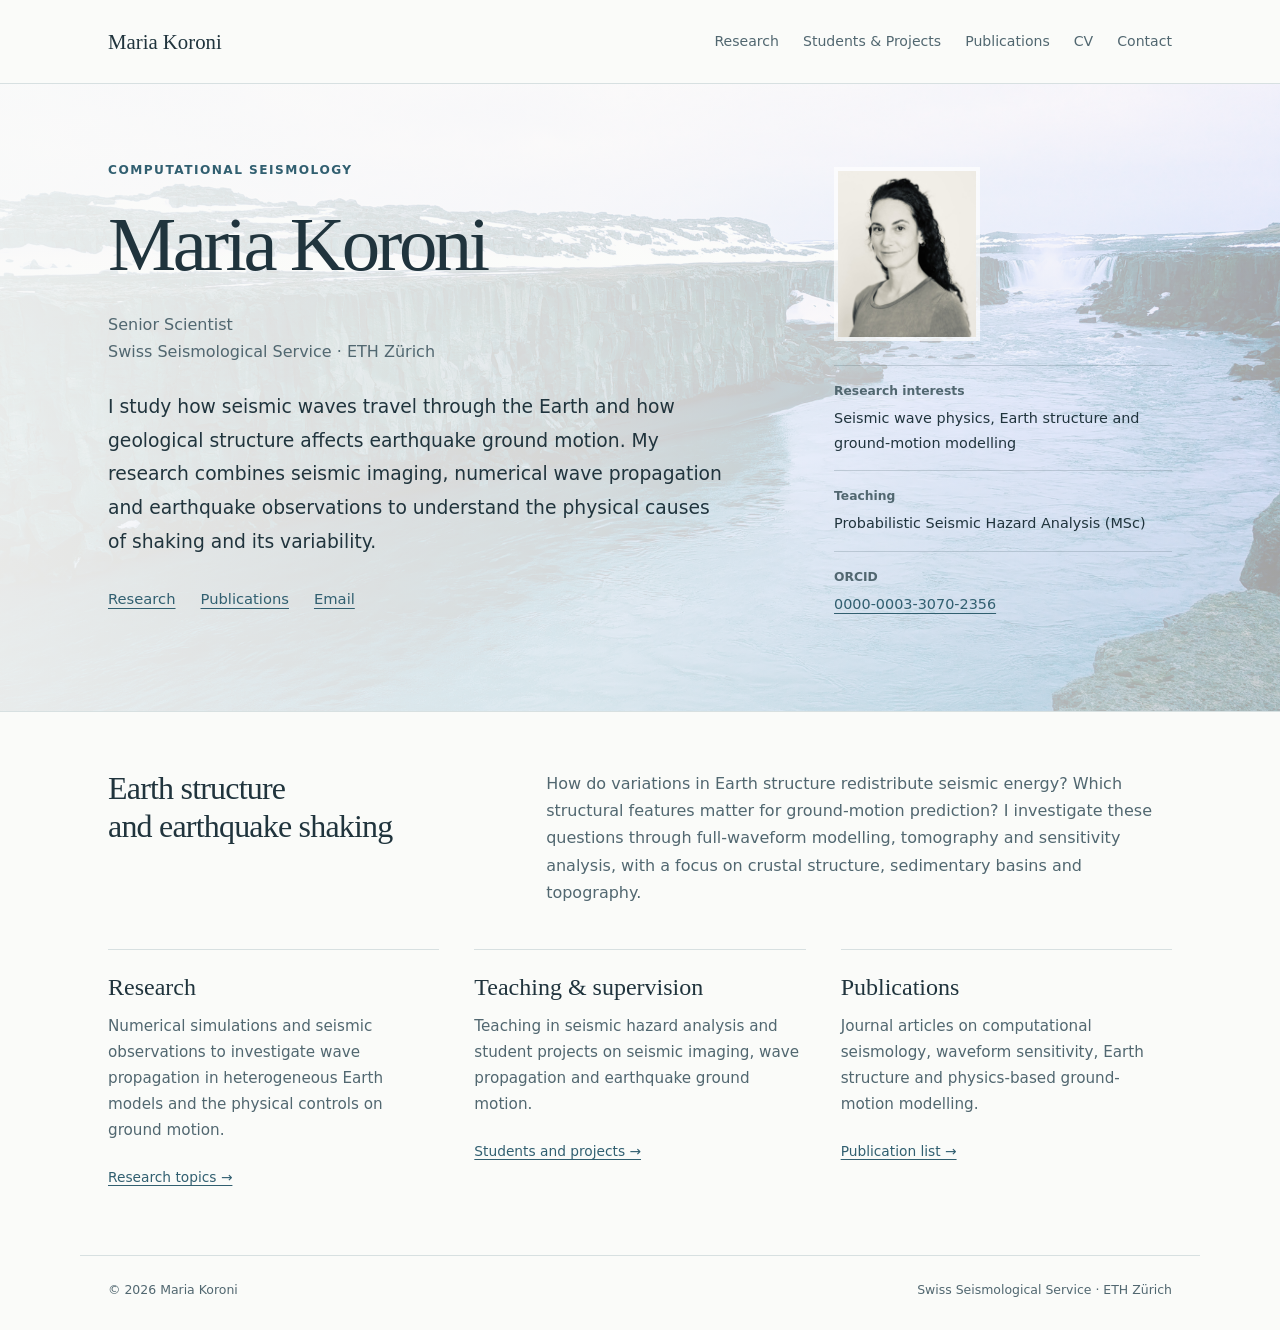
==== commit 2dc9c731: "Update index.html" ====
--- a/index.html
+++ b/index.html
@@ -3,73 +3,476 @@
 <head>
   <meta charset="utf-8" />
   <meta name="viewport" content="width=device-width, initial-scale=1" />
-  <title>Maria Koroni | Computational Seismology & Ground Motion Physics</title>
-  <meta name="description" content="Maria Koroni studies how crustal structure shapes earthquake ground motion, connecting seismic imaging with physics-based prediction. Computational seismology, full-waveform modelling, regional simulation." />
-  <link rel="stylesheet" href="assets/css/style.css" />
+  <title>Maria Koroni | Computational Seismology</title>
+  <meta name="description"
+        content="Maria Koroni, Senior Scientist at the Swiss Seismological Service, ETH Zürich. Research in seismic wave propagation, Earth structure and earthquake ground motion." />
+
+  <style>
+    :root {
+      --ink: #20343d;
+      --muted: #516770;
+      --accent: #315f70;
+      --paper: #fafbf9;
+      --line: #d7e0e1;
+      --width: 1120px;
+    }
+
+    * {
+      box-sizing: border-box;
+    }
+
+    body {
+      margin: 0;
+      color: var(--ink);
+      background: var(--paper);
+      font-family: system-ui, -apple-system, BlinkMacSystemFont,
+                   "Segoe UI", sans-serif;
+      font-size: 16px;
+      line-height: 1.7;
+    }
+
+    a {
+      color: var(--accent);
+      text-underline-offset: 0.25em;
+      text-decoration-thickness: 1px;
+    }
+
+    a:hover {
+      color: #172e38;
+    }
+
+    a:focus-visible {
+      outline: 2px solid var(--accent);
+      outline-offset: 5px;
+    }
+
+    .nav {
+      max-width: var(--width);
+      margin: auto;
+      padding: 24px 28px;
+      display: flex;
+      align-items: center;
+      justify-content: space-between;
+      gap: 24px;
+    }
+
+    .brand {
+      font-family: Georgia, "Times New Roman", serif;
+      font-size: 1.3rem;
+      text-decoration: none;
+      color: var(--ink);
+      white-space: nowrap;
+    }
+
+    .nav-links {
+      display: flex;
+      flex-wrap: wrap;
+      gap: 8px 24px;
+      font-size: 0.88rem;
+    }
+
+    .nav-links a {
+      text-decoration: none;
+      color: var(--muted);
+    }
+
+    .nav-links a:hover {
+      text-decoration: underline;
+    }
+
+    .hero {
+      position: relative;
+      isolation: isolate;
+      border-top: 1px solid var(--line);
+      border-bottom: 1px solid var(--line);
+    }
+
+    .hero::before {
+      content: "";
+      position: absolute;
+      inset: 0;
+      z-index: -2;
+      background: url("images/iceland.jpg") center 57% / cover no-repeat;
+    }
+
+    /* This overlay fades the photograph without fading the text.
+       Lower the opacity values to make the photograph stronger. */
+    .hero::after {
+      content: "";
+      position: absolute;
+      inset: 0;
+      z-index: -1;
+      background: linear-gradient(
+        90deg,
+        rgba(250, 251, 249, 0.93) 0%,
+        rgba(250, 251, 249, 0.85) 46%,
+        rgba(250, 251, 249, 0.65) 100%
+      );
+    }
+
+    .hero-inner {
+      max-width: var(--width);
+      margin: auto;
+      padding: 76px 28px 80px;
+      display: grid;
+      grid-template-columns: minmax(0, 1.65fr) minmax(250px, 0.85fr);
+      gap: 70px;
+      align-items: start;
+    }
+
+    .eyebrow {
+      margin: 0 0 19px;
+      font-size: 0.76rem;
+      letter-spacing: 0.12em;
+      text-transform: uppercase;
+      color: var(--accent);
+      font-weight: 600;
+    }
+
+    h1, h2, h3 {
+      font-family: Georgia, "Times New Roman", serif;
+      font-weight: 400;
+      line-height: 1.18;
+    }
+
+    h1 {
+      font-size: clamp(3.1rem, 6vw, 4.8rem);
+      letter-spacing: -0.045em;
+      margin: 0 0 20px;
+    }
+
+    .affiliation {
+      font-size: 1rem;
+      color: var(--muted);
+      margin: 0 0 25px;
+    }
+
+    .lede {
+      font-size: 1.17rem;
+      line-height: 1.8;
+      margin: 0;
+      max-width: 620px;
+    }
+
+    .hero-links {
+      display: flex;
+      flex-wrap: wrap;
+      gap: 12px 25px;
+      margin-top: 28px;
+      font-size: 0.92rem;
+    }
+
+    .hero-card {
+      padding-top: 7px;
+    }
+
+    .portrait {
+      display: block;
+      width: 146px;
+      height: 174px;
+      object-fit: cover;
+      margin: 0 0 24px;
+      border: 4px solid rgba(255, 255, 255, 0.7);
+    }
+
+    .quick-facts {
+      margin: 0;
+      padding: 0;
+      list-style: none;
+      font-size: 0.9rem;
+    }
+
+    .quick-facts li {
+      border-top: 1px solid rgba(64, 90, 100, 0.22);
+      padding: 15px 0;
+    }
+
+    .quick-facts strong {
+      display: block;
+      font-weight: 600;
+      font-size: 0.77rem;
+      color: var(--muted);
+      margin-bottom: 4px;
+    }
+
+    .content {
+      max-width: var(--width);
+      margin: auto;
+      padding: 58px 28px 65px;
+    }
+
+    .section-head {
+      display: grid;
+      grid-template-columns: 1fr 1.7fr;
+      gap: 70px;
+      margin-bottom: 43px;
+    }
+
+    h2 {
+      font-size: 2rem;
+      letter-spacing: -0.025em;
+      margin: 0;
+    }
+
+    .section-head p {
+      margin: 0;
+      color: var(--muted);
+    }
+
+    .grid {
+      display: grid;
+      grid-template-columns: repeat(3, 1fr);
+      gap: 35px;
+    }
+
+    .card {
+      padding: 23px 0 0;
+      border-top: 1px solid var(--line);
+    }
+
+    h3 {
+      margin: 0 0 13px;
+      font-size: 1.5rem;
+    }
+
+    .card p {
+      color: var(--muted);
+      margin: 0 0 19px;
+      font-size: 0.95rem;
+    }
+
+    .card > a {
+      font-size: 0.86rem;
+    }
+
+    footer {
+      max-width: var(--width);
+      margin: auto;
+      padding: 23px 28px 30px;
+      border-top: 1px solid var(--line);
+      font-size: 0.78rem;
+      color: var(--muted);
+      display: flex;
+      justify-content: space-between;
+      gap: 18px;
+      flex-wrap: wrap;
+    }
+
+    @media (max-width: 850px) {
+      .hero-inner {
+        gap: 36px;
+        grid-template-columns: minmax(0, 1.5fr) minmax(220px, 1fr);
+        padding-top: 55px;
+      }
+
+      .nav {
+        align-items: flex-start;
+      }
+
+      .nav-links {
+        gap: 8px 15px;
+        justify-content: flex-end;
+      }
+
+      .section-head {
+        gap: 35px;
+      }
+    }
+
+    @media (max-width: 640px) {
+      .nav {
+        flex-direction: column;
+        gap: 14px;
+        padding: 20px 23px;
+      }
+
+      .nav-links {
+        justify-content: flex-start;
+        font-size: 0.83rem;
+      }
+
+      .hero-inner {
+        grid-template-columns: 1fr;
+        gap: 34px;
+        padding: 44px 23px;
+      }
+
+      .hero::after {
+        background: rgba(250, 251, 249, 0.85);
+      }
+
+      .lede {
+        font-size: 1.06rem;
+      }
+
+      .hero-card {
+        padding: 0;
+      }
+
+      .portrait {
+        width: 120px;
+        height: 144px;
+      }
+
+      .content {
+        padding: 39px 23px;
+      }
+
+      .section-head {
+        grid-template-columns: 1fr;
+        gap: 18px;
+        margin-bottom: 30px;
+      }
+
+      .grid {
+        grid-template-columns: 1fr;
+        gap: 25px;
+      }
+
+      footer {
+        margin: 0 23px;
+        padding: 20px 0;
+      }
+    }
+  </style>
 </head>
+
 <body>
   <header class="site-header">
-    <div>
-      <nav class="nav" aria-label="Main navigation">
-        <a class="brand" href="index.html">Maria Koroni</a>
-        <div class="nav-links">
-          <a href="research.html">Research</a>
-          <a href="students.html">Students & Projects</a>
-          <a href="publications.html">Publications</a>
-          <a href="cv.html">CV</a>
-          <a href="contact.html">Contact</a>
+    <nav class="nav" aria-label="Main navigation">
+      <a class="brand" href="index.html" aria-current="page">
+        Maria Koroni
+      </a>
+
+      <div class="nav-links">
+        <a href="research.html">Research</a>
+        <a href="students.html">Students &amp; Projects</a>
+        <a href="publications.html">Publications</a>
+        <a href="cv.html">CV</a>
+        <a href="contact.html">Contact</a>
+      </div>
+    </nav>
+  </header>
+
+  <main>
+    <section class="hero" aria-labelledby="intro-title">
+      <div class="hero-inner">
+        <div class="hero-content">
+          <p class="eyebrow">Computational seismology</p>
+
+          <h1 id="intro-title">Maria Koroni</h1>
+
+          <p class="affiliation">
+            Senior Scientist<br />
+            Swiss Seismological Service · ETH Zürich
+          </p>
+
+          <p class="lede">
+            I study how seismic waves travel through the Earth and how
+            geological structure affects earthquake ground motion.
+            My research combines seismic imaging, numerical wave propagation
+            and earthquake observations to understand the physical causes
+            of shaking and its variability.
+          </p>
+
+          <div class="hero-links">
+            <a href="research.html">Research</a>
+            <a href="publications.html">Publications</a>
+            <a href="mailto:maria.koroni@sed.ethz.ch">Email</a>
+          </div>
         </div>
-      </nav>
-    </div>
-  </header>
-
-  <main>
-    <div class="hero">
-      <div class="hero-content">
-        <p class="eyebrow">Computational seismology · Regional wave physics · ETH Zürich</p>
-        <h1>Maria Koroni</h1>
-        <p class="lede">I study how crustal structure shapes earthquake shaking. By bridging seismic imaging, full-waveform modelling, and ground-motion science, my research establishes which knowledge of the Earth's interior improves seismic hazard prediction.</p>
+
+        <aside class="hero-card" aria-label="Academic information">
+          <img
+            class="portrait"
+            src="images/mariaK10.jpg"
+            alt="Portrait of Maria Koroni"
+            width="146"
+            height="174"
+          />
+
+          <ul class="quick-facts">
+            <li>
+              <strong>Research interests</strong>
+              Seismic wave physics, Earth structure and
+              ground-motion modelling
+            </li>
+
+            <li>
+              <strong>Teaching</strong>
+              Probabilistic Seismic Hazard Analysis (MSc)
+            </li>
+
+            <li>
+              <strong>ORCID</strong>
+              <a href="https://orcid.org/0000-0003-3070-2356"
+                 target="_blank"
+                 rel="noopener noreferrer">
+                0000-0003-3070-2356
+              </a>
+            </li>
+          </ul>
+        </aside>
       </div>
-      <aside class="hero-card">
-        <img class="portrait" src="images/mariaK10.jpg" alt="Portrait of Maria Koroni" />
-        <ul class="quick-facts">
-          <li><strong>Position</strong><br>Senior Scientist, Swiss Seismological Service, ETH Zürich</li>
-          <li><strong>Research focus</strong><br>Physics-based ground motion; crustal structure and shaking</li>
-          <li><strong>Teaching</strong><br>Probabilistic Seismic Hazard Analysis (MSc)</li>
-          <li><strong>ORCID</strong><br><a href="https://orcid.org/0000-0003-3070-2356" target="_blank">0000-0003-3070-2356</a></li>
-        </ul>
-      </aside>
-    </div>
-
-    <section>
+    </section>
+
+    <section class="content" aria-labelledby="research-heading">
       <div class="section-head">
-        <p class="eyebrow">Research Approach</p>
-        <h2>Bridging seismic imaging and earthquake prediction</h2>
-        <p>My research asks a fundamental question: <strong>which features of the Earth's crust must we know to predict ground motion, and why?</strong> To answer this, I combine three tools—seismic tomography, full-waveform modelling, and sensitivity analysis—to test how deep structure redistributes seismic energy and when that knowledge improves predictions.</p>
+        <h2 id="research-heading">
+          Earth structure<br />
+          and earthquake shaking
+        </h2>
+
+        <p>
+          How do variations in Earth structure redistribute seismic energy?
+          Which structural features matter for ground-motion prediction?
+          I investigate these questions through full-waveform modelling,
+          tomography and sensitivity analysis, with a focus on crustal
+          structure, sedimentary basins and topography.
+        </p>
       </div>
+
       <div class="grid">
         <article class="card">
-          <h3>🌍 Research</h3>
-          <p>Full-waveform modelling, adjoint methods, and crustal inversion to understand how Earth structure controls ground motion in Japan and the Swiss Alps.</p>
+          <h3>Research</h3>
+          <p>
+            Numerical simulations and seismic observations to investigate
+            wave propagation in heterogeneous Earth models and the
+            physical controls on ground motion.
+          </p>
+          <a href="research.html">Research topics →</a>
         </article>
+
         <article class="card">
-          <h3>👥 Supervision</h3>
-          <p>Mentoring postdocs, PhD and MSc students in seismic imaging, physics-based simulation, and ground-motion prediction methods.</p>
+          <h3>Teaching &amp; supervision</h3>
+          <p>
+            Teaching in seismic hazard analysis and student projects on
+            seismic imaging, wave propagation and earthquake ground motion.
+          </p>
+          <a href="students.html">Students and projects →</a>
         </article>
+
         <article class="card">
-          <h3>📊 Publications</h3>
-          <p>Peer-reviewed work in computational seismology, waveform imaging, and physics-based seismic hazard assessment. ORCID-synced.</p>
+          <h3>Publications</h3>
+          <p>
+            Journal articles on computational seismology, waveform
+            sensitivity, Earth structure and physics-based
+            ground-motion modelling.
+          </p>
+          <a href="publications.html">Publication list →</a>
         </article>
       </div>
     </section>
   </main>
 
   <footer>
-    © <span id="year">2026</span> Maria Koroni. Academic portfolio built for clarity and performance.
+    <span>© <span id="year">2026</span> Maria Koroni</span>
+    <span>Swiss Seismological Service · ETH Zürich</span>
   </footer>
 
   <script>
-    document.getElementById('year').textContent = new Date().getFullYear();
+    document.getElementById("year").textContent =
+      new Date().getFullYear();
   </script>
 </body>
-</html>+</html>
